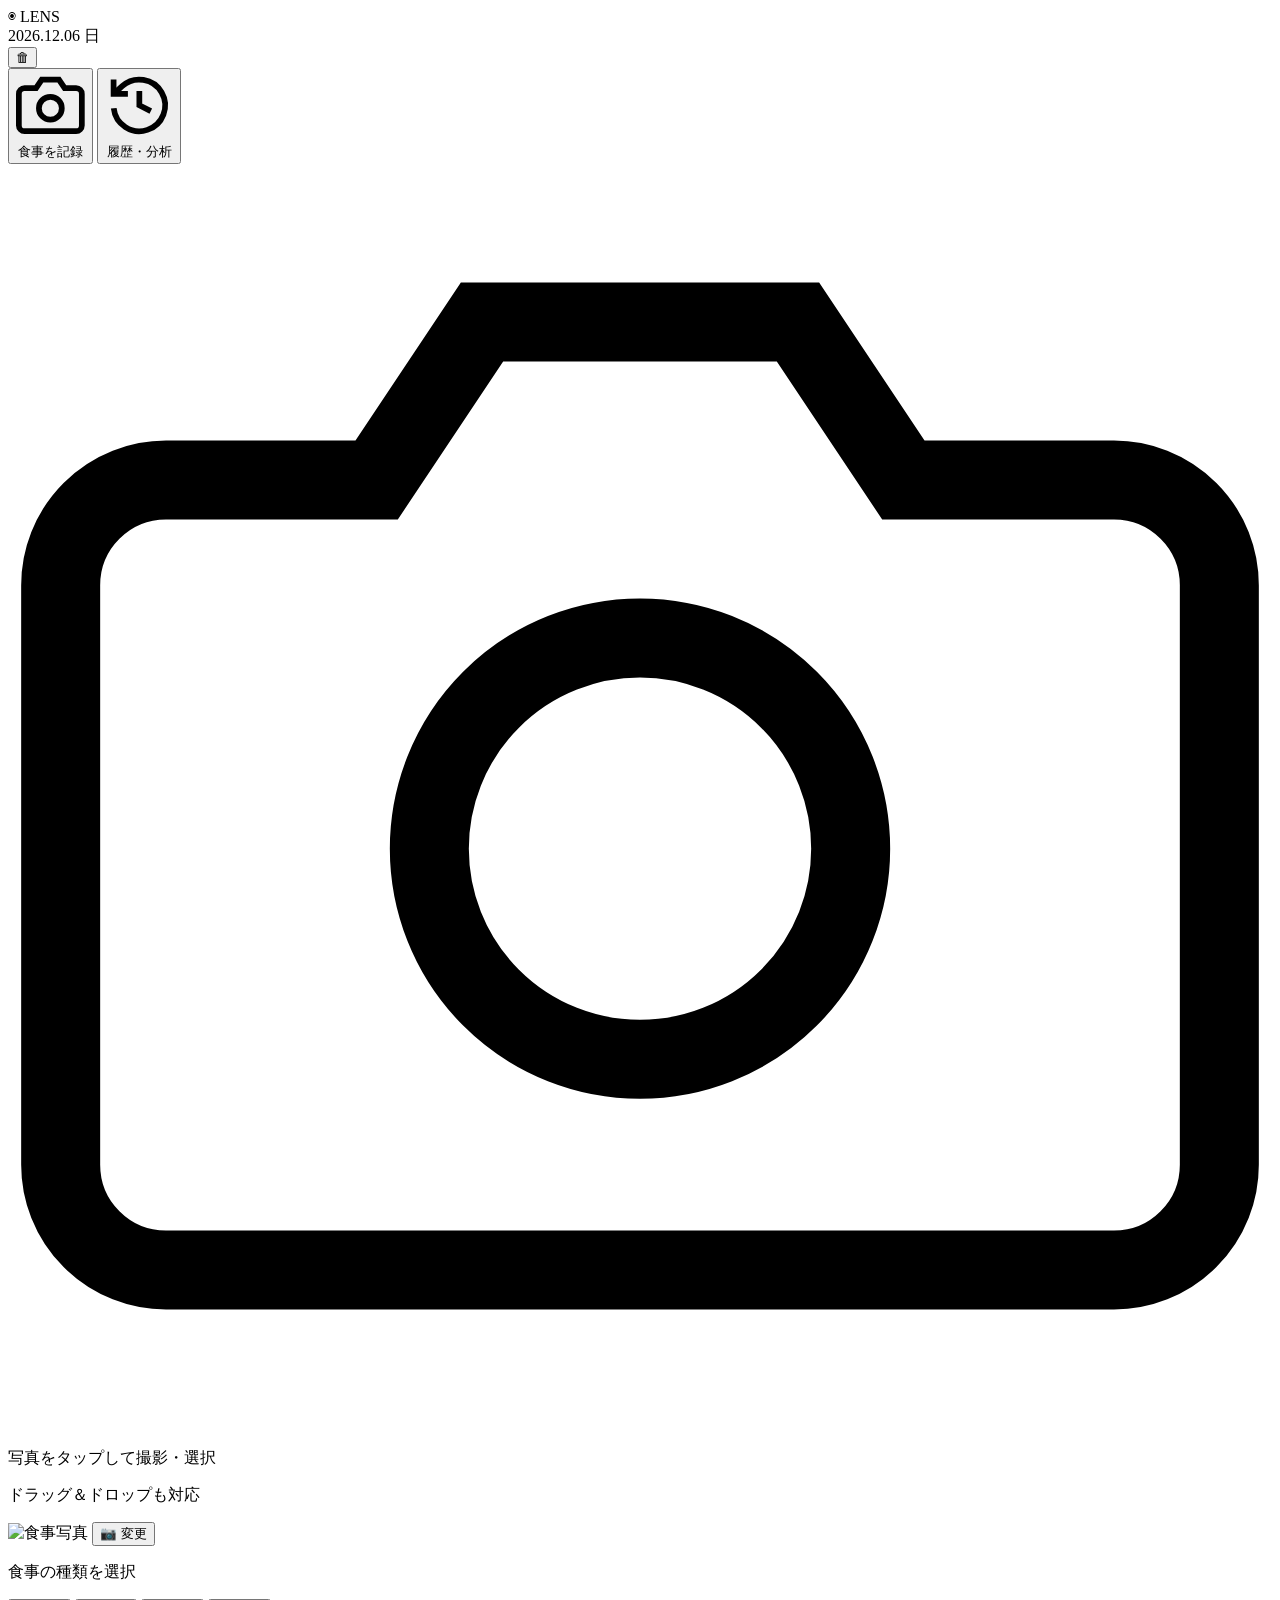
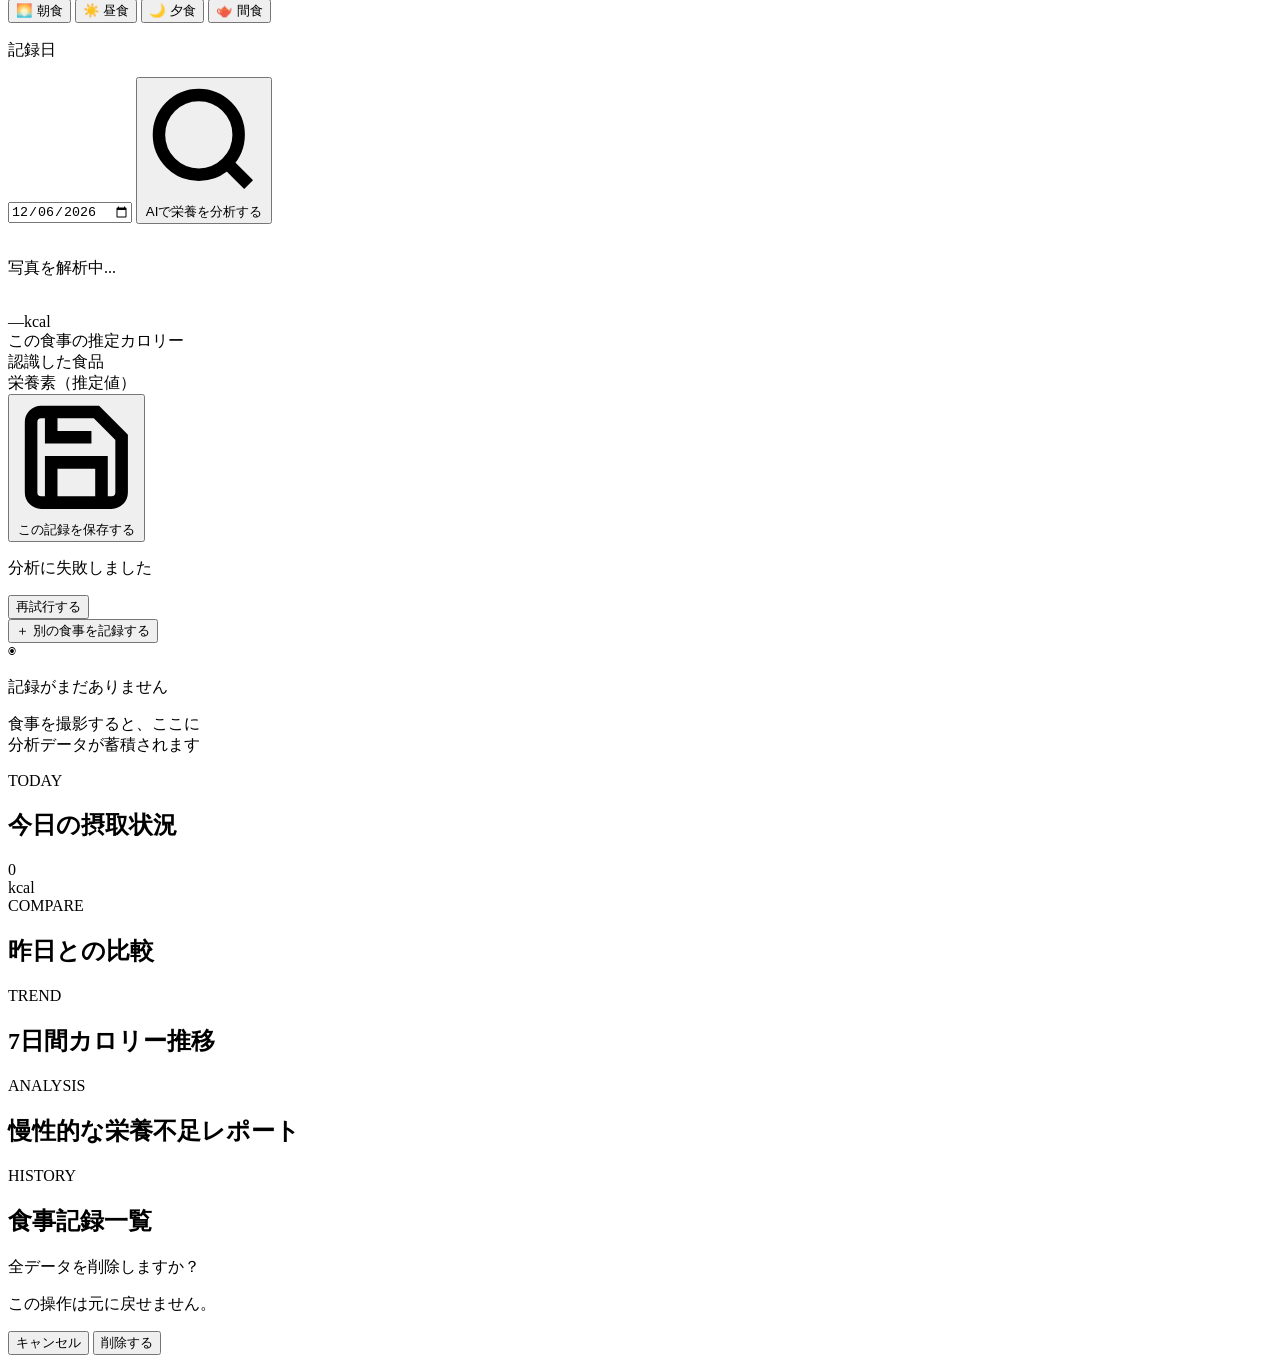
==== index.html @ 3cfd4368 "Add files via upload" ====
<!DOCTYPE html>
<html lang="ja">
<head>
  <meta charset="UTF-8" />
  <meta name="viewport" content="width=device-width, initial-scale=1.0" />
  <title>LENS — 食事撮影で栄養管理</title>
  <link rel="stylesheet" href="style.css" />
  <link rel="preconnect" href="https://fonts.googleapis.com">
  <link href="https://fonts.googleapis.com/css2?family=Outfit:wght@300;400;600;700;800&family=Noto+Sans+JP:wght@300;400;500;700&display=swap" rel="stylesheet">
</head>
<body>

  <!-- HEADER -->
  <header class="app-header">
    <div class="hd-left">
      <span class="logo-lens">◉</span>
      <span class="logo-name">LENS</span>
    </div>
    <div class="hd-center" id="hd-date"></div>
    <div class="hd-right">
      <button class="hd-icon-btn" id="btn-clear-all" title="全データ削除">🗑</button>
    </div>
  </header>

  <!-- TAB NAV -->
  <nav class="tab-nav">
    <button class="tnav active" data-tab="record">
      <svg viewBox="0 0 24 24" fill="none" stroke="currentColor" stroke-width="2"><path d="M23 19a2 2 0 0 1-2 2H3a2 2 0 0 1-2-2V8a2 2 0 0 1 2-2h4l2-3h6l2 3h4a2 2 0 0 1 2 2z"/><circle cx="12" cy="13" r="4"/></svg>
      <span>食事を記録</span>
    </button>
    <button class="tnav" data-tab="history">
      <svg viewBox="0 0 24 24" fill="none" stroke="currentColor" stroke-width="2"><path d="M3 3v5h5"/><path d="M3.05 13A9 9 0 1 0 6 5.3L3 8"/><path d="M12 7v5l4 2"/></svg>
      <span>履歴・分析</span>
      <span class="tnav-badge" id="badge-count"></span>
    </button>
  </nav>

  <!-- ========== TAB: RECORD ========== -->
  <div class="tab-panel active" id="tab-record">

    <section class="upload-section">
      <input type="file" id="file-input" accept="image/*" capture="environment" hidden />

      <!-- Drop Zone -->
      <div class="upload-zone" id="upload-zone">
        <div class="uz-rings">
          <div class="uz-ring r1"></div>
          <div class="uz-ring r2"></div>
        </div>
        <div class="uz-core">
          <svg class="uz-cam" viewBox="0 0 24 24" fill="none" stroke="currentColor" stroke-width="1.5">
            <path d="M23 19a2 2 0 0 1-2 2H3a2 2 0 0 1-2-2V8a2 2 0 0 1 2-2h4l2-3h6l2 3h4a2 2 0 0 1 2 2z"/>
            <circle cx="12" cy="13" r="4"/>
          </svg>
          <p class="uz-main">写真をタップして撮影・選択</p>
          <p class="uz-sub">ドラッグ＆ドロップも対応</p>
        </div>
      </div>

      <!-- Preview after image selected -->
      <div class="preview-block hidden" id="preview-block">
        <div class="pv-img-wrap">
          <img id="preview-img" src="" alt="食事写真" />
          <button class="pv-change-btn" id="preview-change">📷 変更</button>
        </div>
        <div class="pv-controls">
          <p class="ctrl-label">食事の種類を選択</p>
          <div class="meal-pills" id="meal-pills">
            <button class="mpill active" data-meal="breakfast">🌅 朝食</button>
            <button class="mpill" data-meal="lunch">☀️ 昼食</button>
            <button class="mpill" data-meal="dinner">🌙 夕食</button>
            <button class="mpill" data-meal="snack">🫖 間食</button>
          </div>
          <p class="ctrl-label" style="margin-top:1.1rem">記録日</p>
          <input type="date" id="record-date" class="date-input" />
          <button class="btn-analyze" id="btn-analyze">
            <svg viewBox="0 0 24 24" fill="none" stroke="currentColor" stroke-width="2.5"><circle cx="11" cy="11" r="8"/><line x1="21" y1="21" x2="16.65" y2="16.65"/></svg>
            AIで栄養を分析する
          </button>
        </div>
      </div>
    </section>

    <!-- Result Section -->
    <section class="result-section hidden" id="result-section">

      <!-- Loading -->
      <div class="ai-loading" id="ai-loading">
        <div class="scan-wrap">
          <img id="scan-img" src="" alt="" class="scan-photo" />
          <div class="scan-overlay">
            <div class="scan-line"></div>
            <div class="scan-corners">
              <span class="sc sc-tl"></span><span class="sc sc-tr"></span>
              <span class="sc sc-bl"></span><span class="sc sc-br"></span>
            </div>
          </div>
        </div>
        <p class="scan-label" id="scan-label">写真を解析中...</p>
        <div class="scan-dots"><span></span><span></span><span></span></div>
      </div>

      <!-- Result Content -->
      <div class="result-content hidden" id="result-content">
        <div class="rc-photo-bar">
          <img class="rc-thumb" id="rc-thumb" src="" alt="" />
          <div class="rc-top-info">
            <div class="rc-meal-tag" id="rc-meal-tag"></div>
            <div class="rc-cal"><span id="rc-cal-num">—</span><span class="rc-cal-unit">kcal</span></div>
            <div class="rc-cal-label">この食事の推定カロリー</div>
          </div>
        </div>

        <div class="ai-bubble" id="ai-bubble"></div>

        <div class="rc-block">
          <div class="rcb-title">認識した食品</div>
          <div class="foods-wrap" id="foods-wrap"></div>
        </div>

        <div class="rc-block">
          <div class="rcb-title">栄養素（推定値）</div>
          <div class="nut-list" id="nut-list"></div>
        </div>

        <button class="btn-save" id="btn-save">
          <svg viewBox="0 0 24 24" fill="none" stroke="currentColor" stroke-width="2.5"><path d="M19 21H5a2 2 0 0 1-2-2V5a2 2 0 0 1 2-2h11l5 5v11a2 2 0 0 1-2 2z"/><polyline points="17,21 17,13 7,13 7,21"/><polyline points="7,3 7,8 15,8"/></svg>
          この記録を保存する
        </button>
      </div>

      <!-- Error -->
      <div class="ai-error hidden" id="ai-error">
        <p class="ae-msg" id="ae-msg">分析に失敗しました</p>
        <button class="btn-retry" id="btn-retry">再試行する</button>
      </div>
    </section>

    <div class="new-entry-wrap hidden" id="new-entry-wrap">
      <button class="btn-new" id="btn-new">＋ 別の食事を記録する</button>
    </div>
  </div>

  <!-- ========== TAB: HISTORY ========== -->
  <div class="tab-panel" id="tab-history">

    <div class="history-empty hidden" id="history-empty">
      <div class="he-icon">◉</div>
      <p class="he-title">記録がまだありません</p>
      <p class="he-sub">食事を撮影すると、ここに<br>分析データが蓄積されます</p>
    </div>

    <div id="history-main" class="hidden">

      <!-- Today -->
      <section class="hs">
        <div class="hs-hd"><span class="hs-tag">TODAY</span><h2 class="hs-ttl">今日の摂取状況</h2></div>
        <div class="today-cal-card" id="today-cal-card">
          <div class="tcc-left">
            <div class="tcc-num" id="tcc-num">0</div>
            <div class="tcc-unit">kcal</div>
          </div>
          <div class="tcc-right">
            <div class="tcc-target" id="tcc-target"></div>
            <div class="tcc-meals" id="tcc-meals"></div>
          </div>
        </div>
        <div class="today-nut-grid" id="today-nut-grid"></div>
      </section>

      <!-- Compare -->
      <section class="hs" id="hs-compare">
        <div class="hs-hd"><span class="hs-tag">COMPARE</span><h2 class="hs-ttl">昨日との比較</h2></div>
        <div class="compare-list" id="compare-list"></div>
      </section>

      <!-- 7-Day Trend -->
      <section class="hs">
        <div class="hs-hd"><span class="hs-tag">TREND</span><h2 class="hs-ttl">7日間カロリー推移</h2></div>
        <div class="trend-wrap" id="trend-wrap">
          <div class="trend-bar-area" id="trend-bar-area"></div>
          <div class="trend-label-row" id="trend-label-row"></div>
        </div>
      </section>

      <!-- Deficit Analysis -->
      <section class="hs">
        <div class="hs-hd"><span class="hs-tag">ANALYSIS</span><h2 class="hs-ttl">慢性的な栄養不足レポート</h2></div>
        <div id="deficit-wrap"></div>
      </section>

      <!-- Meal History List -->
      <section class="hs">
        <div class="hs-hd"><span class="hs-tag">HISTORY</span><h2 class="hs-ttl">食事記録一覧</h2></div>
        <div class="meals-grid" id="meals-grid"></div>
      </section>

    </div>
  </div>

  <!-- Toast -->
  <div class="toast" id="toast"></div>

  <!-- Modal -->
  <div class="modal-overlay hidden" id="modal-overlay">
    <div class="modal-box">
      <p class="modal-title">全データを削除しますか？</p>
      <p class="modal-sub">この操作は元に戻せません。</p>
      <div class="modal-btns">
        <button class="mbtn-cancel" id="modal-cancel">キャンセル</button>
        <button class="mbtn-del" id="modal-confirm">削除する</button>
      </div>
    </div>
  </div>

  <script src="script.js"></script>
</body>
</html>
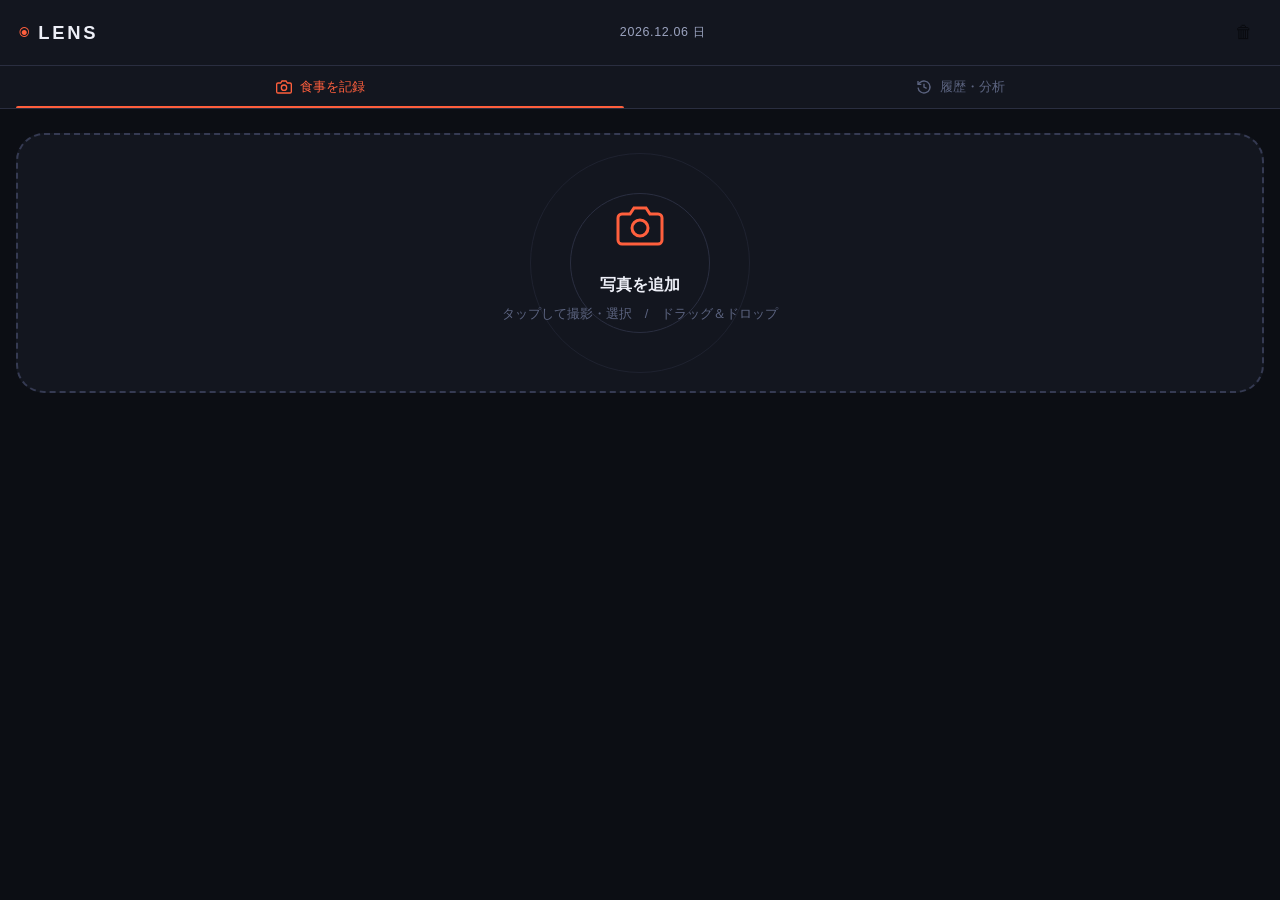
==== commit 353af53f: "Add files via upload" ====
--- a/index.html
+++ b/index.html
@@ -39,9 +39,8 @@
   <div class="tab-panel active" id="tab-record">
 
     <section class="upload-section">
-      <input type="file" id="file-input" accept="image/*" capture="environment" hidden />
-
-      <!-- Drop Zone -->
+      <input type="file" id="file-input" accept="image/*" hidden />
+
       <div class="upload-zone" id="upload-zone">
         <div class="uz-rings">
           <div class="uz-ring r1"></div>
@@ -52,8 +51,8 @@
             <path d="M23 19a2 2 0 0 1-2 2H3a2 2 0 0 1-2-2V8a2 2 0 0 1 2-2h4l2-3h6l2 3h4a2 2 0 0 1 2 2z"/>
             <circle cx="12" cy="13" r="4"/>
           </svg>
-          <p class="uz-main">写真をタップして撮影・選択</p>
-          <p class="uz-sub">ドラッグ＆ドロップも対応</p>
+          <p class="uz-main">写真を追加</p>
+          <p class="uz-sub">タップして撮影・選択　/　ドラッグ＆ドロップ</p>
         </div>
       </div>
 
@@ -61,7 +60,7 @@
       <div class="preview-block hidden" id="preview-block">
         <div class="pv-img-wrap">
           <img id="preview-img" src="" alt="食事写真" />
-          <button class="pv-change-btn" id="preview-change">📷 変更</button>
+          <button class="pv-change-btn" id="preview-change">📷 写真を変更</button>
         </div>
         <div class="pv-controls">
           <p class="ctrl-label">食事の種類を選択</p>
--- a/style.css
+++ b/style.css
@@ -0,0 +1,843 @@
+/* ============================================
+   LENS — style.css
+   Dark Charcoal × Coral Orange × Teal
+   ============================================ */
+:root {
+  --bg:          #0C0E14;
+  --surface:     #13161F;
+  --card:        #1A1D28;
+  --card2:       #1F2335;
+  --border:      #2A2E40;
+  --border2:     #353A52;
+
+  --coral:       #FF5F3D;
+  --coral-d:     #E04A2A;
+  --coral-pale:  rgba(255,95,61,0.12);
+  --coral-glow:  rgba(255,95,61,0.25);
+
+  --teal:        #2EC4B6;
+  --teal-pale:   rgba(46,196,182,0.12);
+
+  --amber:       #FFB347;
+  --amber-pale:  rgba(255,179,71,0.12);
+
+  --text:        #EEF0F8;
+  --text-mid:    #9BA3BF;
+  --text-dim:    #5C6480;
+
+  --ok:    #2EC4B6;
+  --warn:  #FFB347;
+  --low:   #FF5F3D;
+  --ok-p:  rgba(46,196,182,0.15);
+  --warn-p:rgba(255,179,71,0.15);
+  --low-p: rgba(255,95,61,0.15);
+
+  --r:    12px;
+  --r-lg: 20px;
+  --r-xl: 28px;
+
+  --sans:  'Noto Sans JP', sans-serif;
+  --num:   'Outfit', sans-serif;
+
+  --sh: 0 4px 24px rgba(0,0,0,0.35);
+  --sh-lg: 0 8px 48px rgba(0,0,0,0.5);
+
+  --spring: 0.28s cubic-bezier(0.34,1.56,0.64,1);
+  --ease: 0.2s ease;
+}
+
+*, *::before, *::after { box-sizing: border-box; margin:0; padding:0; }
+html { font-size:16px; scroll-behavior:smooth; }
+body { font-family:var(--sans); background:var(--bg); color:var(--text); min-height:100vh; line-height:1.6; overscroll-behavior:none; }
+button { cursor:pointer; font-family:var(--sans); }
+input  { font-family:var(--sans); }
+img    { display:block; }
+
+/* ── HEADER ─────────────────────────────── */
+.app-header {
+  display: flex;
+  align-items: center;
+  justify-content: space-between;
+  padding: 1rem 1.2rem;
+  background: var(--surface);
+  border-bottom: 1px solid var(--border);
+  position: sticky; top: 0; z-index: 50;
+}
+.hd-left { display:flex; align-items:center; gap:0.5rem; }
+.logo-lens {
+  font-family: var(--num);
+  font-size: 1.3rem;
+  color: var(--coral);
+  animation: pulseRing 3s ease-in-out infinite;
+}
+@keyframes pulseRing {
+  0%,100%{ text-shadow: 0 0 0 var(--coral); }
+  50%    { text-shadow: 0 0 14px var(--coral-glow); }
+}
+.logo-name { font-family:var(--num); font-weight:800; font-size:1.15rem; letter-spacing:0.15em; color:var(--text); }
+.hd-center { font-family:var(--num); font-size:0.78rem; color:var(--text-mid); letter-spacing:0.05em; }
+.hd-icon-btn { background:none; border:none; font-size:1.1rem; opacity:0.5; transition:opacity var(--ease); padding:4px 8px; }
+.hd-icon-btn:hover { opacity:1; }
+
+/* ── TAB NAV ────────────────────────────── */
+.tab-nav {
+  display: grid;
+  grid-template-columns: 1fr 1fr;
+  background: var(--surface);
+  border-bottom: 1px solid var(--border);
+  position: sticky; top: 53px; z-index: 49;
+}
+.tnav {
+  display: flex;
+  align-items: center;
+  justify-content: center;
+  gap: 0.5rem;
+  padding: 0.75rem 1rem;
+  background: none;
+  border: none;
+  color: var(--text-dim);
+  font-size: 0.84rem;
+  font-weight: 500;
+  transition: color var(--ease);
+  position: relative;
+}
+.tnav svg { width:16px; height:16px; flex-shrink:0; }
+.tnav.active { color: var(--coral); }
+.tnav.active::after {
+  content: '';
+  position: absolute;
+  bottom: 0; left: 16px; right: 16px;
+  height: 2px;
+  background: var(--coral);
+  border-radius: 2px 2px 0 0;
+  animation: slideIn 0.25s ease;
+}
+@keyframes slideIn { from{ transform:scaleX(0); } to{ transform:scaleX(1); } }
+.tnav-badge {
+  background: var(--coral);
+  color: #fff;
+  font-family: var(--num);
+  font-size: 0.62rem;
+  font-weight: 700;
+  min-width: 18px; height: 18px;
+  border-radius: 999px;
+  display: flex; align-items: center; justify-content: center;
+  padding: 0 5px;
+  display: none;
+}
+
+/* ── TAB PANEL ──────────────────────────── */
+.tab-panel { display:none; animation: fadeIn 0.25s ease; }
+.tab-panel.active { display:block; }
+@keyframes fadeIn { from{opacity:0; transform:translateY(6px)} to{opacity:1;transform:translateY(0)} }
+
+/* ── UPLOAD ZONE ─────────────────────────── */
+.upload-section { padding: 1.5rem 1rem; }
+
+.upload-zone {
+  border: 2px dashed var(--border2);
+  border-radius: var(--r-xl);
+  min-height: 260px;
+  display: flex;
+  align-items: center;
+  justify-content: center;
+  position: relative;
+  cursor: pointer;
+  overflow: hidden;
+  transition: border-color 0.25s, background 0.25s;
+  background: var(--surface);
+}
+.upload-zone:hover, .upload-zone.drag-over {
+  border-color: var(--coral);
+  background: var(--coral-pale);
+}
+.uz-rings {
+  position: absolute;
+  inset: 0;
+  display: flex;
+  align-items: center;
+  justify-content: center;
+  pointer-events: none;
+}
+.uz-ring {
+  position: absolute;
+  border-radius: 50%;
+  border: 1px solid var(--border);
+}
+.r1 { width:140px; height:140px; }
+.r2 { width:220px; height:220px; opacity:0.5; }
+.upload-zone:hover .r1, .upload-zone.drag-over .r1 { border-color: var(--coral-glow); animation: ringPulse 1.5s ease-in-out infinite; }
+.upload-zone:hover .r2, .upload-zone.drag-over .r2 { border-color: var(--coral-glow); animation: ringPulse 1.5s ease-in-out 0.3s infinite; }
+@keyframes ringPulse { 0%,100%{transform:scale(1); opacity:0.5} 50%{transform:scale(1.06); opacity:1} }
+
+.uz-core { position:relative; z-index:1; text-align:center; }
+.uz-cam { width:48px; height:48px; color:var(--coral); margin:0 auto 1rem; }
+.upload-zone:hover .uz-cam { animation: camBounce 0.5s var(--spring); }
+@keyframes camBounce { 0%{transform:scale(1)} 50%{transform:scale(1.15)} 100%{transform:scale(1)} }
+.uz-main { font-size:0.97rem; font-weight:600; color:var(--text); margin-bottom:0.4rem; }
+.uz-sub  { font-size:0.8rem; color:var(--text-dim); }
+
+/* ── PREVIEW ─────────────────────────────── */
+.preview-block {
+  background: var(--surface);
+  border-radius: var(--r-xl);
+  overflow: hidden;
+  border: 1px solid var(--border);
+  box-shadow: var(--sh);
+}
+.pv-img-wrap {
+  position: relative;
+  background: #000;
+  max-height: 280px;
+  overflow: hidden;
+}
+.pv-img-wrap img {
+  width: 100%;
+  max-height: 280px;
+  object-fit: cover;
+}
+.pv-change-btn {
+  position: absolute; bottom:10px; right:10px;
+  background: rgba(0,0,0,0.72);
+  color: var(--text);
+  border: 1px solid rgba(255,255,255,0.15);
+  border-radius: 999px;
+  padding: 0.38rem 0.9rem;
+  font-size: 0.78rem;
+  font-weight: 600;
+  backdrop-filter: blur(8px);
+  transition: background var(--ease);
+}
+.pv-change-btn:hover { background: rgba(255,95,61,0.8); border-color: transparent; }
+
+.pv-controls { padding: 1.3rem; }
+.ctrl-label { font-size:0.73rem; font-weight:700; color:var(--text-mid); letter-spacing:0.08em; text-transform:uppercase; margin-bottom:0.6rem; }
+
+.meal-pills { display:flex; gap:0.5rem; flex-wrap:wrap; }
+.mpill {
+  background: var(--card);
+  border: 1.5px solid var(--border);
+  border-radius: 999px;
+  padding: 0.4rem 0.95rem;
+  font-size: 0.82rem;
+  font-weight: 500;
+  color: var(--text-mid);
+  transition: all var(--spring);
+}
+.mpill:hover  { border-color: var(--coral); color: var(--text); }
+.mpill.active { background: var(--coral); border-color: var(--coral); color: #fff; font-weight: 700; }
+
+.date-input {
+  width: 100%;
+  background: var(--card);
+  border: 1.5px solid var(--border);
+  border-radius: var(--r);
+  padding: 0.65rem 0.9rem;
+  font-size: 0.88rem;
+  color: var(--text);
+  outline: none;
+  margin-bottom: 1.2rem;
+  transition: border-color var(--ease);
+  color-scheme: dark;
+}
+.date-input:focus { border-color: var(--coral); }
+
+.btn-analyze {
+  width: 100%;
+  background: linear-gradient(135deg, var(--coral) 0%, #FF8C6D 100%);
+  color: #fff;
+  border: none;
+  border-radius: var(--r);
+  padding: 0.95rem 1rem;
+  font-size: 0.95rem;
+  font-weight: 700;
+  display: flex;
+  align-items: center;
+  justify-content: center;
+  gap: 0.6rem;
+  transition: all 0.3s;
+  box-shadow: 0 4px 20px var(--coral-glow);
+}
+.btn-analyze svg { width:18px; height:18px; }
+.btn-analyze:hover { transform: translateY(-2px); box-shadow: 0 8px 28px var(--coral-glow); }
+.btn-analyze:active { transform: translateY(0); }
+
+/* ── AI LOADING ──────────────────────────── */
+.result-section { padding: 1rem; }
+
+.ai-loading {
+  display: flex;
+  flex-direction: column;
+  align-items: center;
+  gap: 1.2rem;
+  padding: 1rem 0 2rem;
+}
+.scan-wrap {
+  width: min(90%, 340px);
+  aspect-ratio: 4/3;
+  position: relative;
+  border-radius: var(--r-lg);
+  overflow: hidden;
+  box-shadow: 0 0 0 2px var(--coral), var(--sh);
+}
+.scan-photo { width:100%; height:100%; object-fit:cover; }
+.scan-overlay {
+  position: absolute; inset: 0;
+  background: rgba(12,14,20,0.25);
+}
+.scan-line {
+  position: absolute;
+  left: 0; right: 0;
+  height: 2px;
+  background: linear-gradient(90deg, transparent, var(--coral), var(--coral), transparent);
+  box-shadow: 0 0 12px var(--coral);
+  animation: scanMove 1.8s ease-in-out infinite;
+}
+@keyframes scanMove {
+  0%   { top: 5%; }
+  50%  { top: 95%; }
+  100% { top: 5%; }
+}
+.sc { position:absolute; width:16px; height:16px; border-color:var(--coral); border-style:solid; }
+.sc-tl { top:8px; left:8px;  border-width:2px 0 0 2px; }
+.sc-tr { top:8px; right:8px; border-width:2px 2px 0 0; }
+.sc-bl { bottom:8px; left:8px;  border-width:0 0 2px 2px; }
+.sc-br { bottom:8px; right:8px; border-width:0 2px 2px 0; }
+
+.scan-label {
+  font-family: var(--num);
+  font-size: 0.9rem;
+  color: var(--text-mid);
+  letter-spacing: 0.04em;
+}
+.scan-dots { display:flex; gap:5px; }
+.scan-dots span {
+  width:7px; height:7px;
+  background: var(--coral);
+  border-radius: 50%;
+  animation: dotBounce 1.2s ease-in-out infinite;
+  opacity: 0.5;
+}
+.scan-dots span:nth-child(2) { animation-delay:0.2s; }
+.scan-dots span:nth-child(3) { animation-delay:0.4s; }
+@keyframes dotBounce { 0%,80%,100%{transform:scale(0.7);opacity:0.4} 40%{transform:scale(1);opacity:1} }
+
+/* ── RESULT CONTENT ──────────────────────── */
+.result-content {
+  display: flex;
+  flex-direction: column;
+  gap: 1rem;
+}
+
+.rc-photo-bar {
+  background: var(--surface);
+  border: 1px solid var(--border);
+  border-radius: var(--r-xl);
+  overflow: hidden;
+  display: flex;
+  align-items: stretch;
+  min-height: 110px;
+}
+.rc-thumb {
+  width: 110px;
+  object-fit: cover;
+  flex-shrink: 0;
+}
+.rc-top-info {
+  flex: 1;
+  padding: 1rem 1.1rem;
+  display: flex;
+  flex-direction: column;
+  justify-content: center;
+}
+.rc-meal-tag {
+  display: inline-block;
+  background: var(--coral-pale);
+  color: var(--coral);
+  font-size: 0.7rem;
+  font-weight: 700;
+  letter-spacing: 0.08em;
+  padding: 0.2rem 0.65rem;
+  border-radius: 999px;
+  margin-bottom: 0.4rem;
+  width: fit-content;
+}
+.rc-cal {
+  font-family: var(--num);
+  display: flex;
+  align-items: baseline;
+  gap: 0.3rem;
+}
+#rc-cal-num { font-size: 2.4rem; font-weight: 800; color: var(--coral); line-height: 1; }
+.rc-cal-unit { font-size: 0.9rem; color: var(--text-mid); font-weight: 600; }
+.rc-cal-label { font-size: 0.73rem; color: var(--text-dim); margin-top: 2px; }
+
+.ai-bubble {
+  background: var(--card);
+  border: 1px solid var(--border);
+  border-radius: var(--r-lg);
+  padding: 1rem 1.2rem;
+  font-size: 0.88rem;
+  color: var(--text-mid);
+  line-height: 1.75;
+  position: relative;
+}
+.ai-bubble::before {
+  content: '✦ AI';
+  position: absolute;
+  top: -9px; left: 14px;
+  background: var(--card);
+  color: var(--coral);
+  font-size: 0.65rem;
+  font-weight: 700;
+  padding: 0 6px;
+  letter-spacing: 0.08em;
+}
+
+.rc-block {
+  background: var(--surface);
+  border: 1px solid var(--border);
+  border-radius: var(--r-lg);
+  padding: 1.1rem 1.2rem;
+}
+.rcb-title {
+  font-size: 0.7rem;
+  font-weight: 700;
+  letter-spacing: 0.1em;
+  color: var(--text-dim);
+  text-transform: uppercase;
+  margin-bottom: 0.8rem;
+}
+
+.foods-wrap { display:flex; flex-wrap:wrap; gap:0.4rem; }
+.food-tag {
+  background: var(--card2);
+  border: 1px solid var(--border);
+  border-radius: 999px;
+  font-size: 0.8rem;
+  padding: 0.28rem 0.75rem;
+  color: var(--text);
+}
+
+.nut-list { display:flex; flex-direction:column; gap:0.6rem; }
+.nut-row {
+  display: grid;
+  grid-template-columns: 30px 1fr 70px;
+  align-items: center;
+  gap: 0.6rem;
+}
+.nut-ico { font-size:1.1rem; text-align:center; }
+.nut-bar-wrap { position:relative; }
+.nut-bar-label { font-size:0.76rem; font-weight:600; color:var(--text); margin-bottom:4px; }
+.nut-track { background:var(--card2); border-radius:999px; height:6px; overflow:hidden; }
+.nut-fill { height:100%; border-radius:999px; transition: width 1s cubic-bezier(0.34,1.1,0.64,1); }
+.nf-ok   { background: linear-gradient(90deg, var(--teal), #5FDED6); }
+.nf-low  { background: linear-gradient(90deg, var(--coral), #FF8C6D); }
+.nf-warn { background: linear-gradient(90deg, var(--amber), #FFD080); }
+.nut-val { font-family:var(--num); font-size:0.82rem; font-weight:700; color:var(--text); text-align:right; }
+.nut-val small { font-weight:400; color:var(--text-dim); font-size:0.68rem; }
+
+.btn-save {
+  width: 100%;
+  background: var(--teal);
+  color: var(--bg);
+  border: none;
+  border-radius: var(--r);
+  padding: 0.95rem;
+  font-size: 0.95rem;
+  font-weight: 700;
+  display: flex;
+  align-items: center;
+  justify-content: center;
+  gap: 0.6rem;
+  transition: all var(--spring);
+  box-shadow: 0 4px 20px rgba(46,196,182,0.3);
+}
+.btn-save svg { width:17px; height:17px; }
+.btn-save:hover { transform:translateY(-2px); box-shadow:0 8px 28px rgba(46,196,182,0.4); }
+
+.ai-error { text-align:center; padding:2rem; }
+.ae-msg { color:var(--coral); margin-bottom:1rem; font-size:0.9rem; }
+.btn-retry {
+  background: var(--card);
+  border: 1.5px solid var(--border2);
+  border-radius: var(--r);
+  padding: 0.65rem 1.5rem;
+  color: var(--text);
+  font-size: 0.88rem;
+  font-weight: 600;
+  transition: all var(--ease);
+}
+.btn-retry:hover { border-color:var(--coral); color:var(--coral); }
+
+.new-entry-wrap { padding: 1rem; padding-top: 0; }
+.btn-new {
+  width: 100%;
+  background: none;
+  border: 1.5px dashed var(--border2);
+  border-radius: var(--r);
+  padding: 0.85rem;
+  color: var(--text-mid);
+  font-size: 0.9rem;
+  font-weight: 600;
+  transition: all var(--ease);
+}
+.btn-new:hover { border-color:var(--coral); color:var(--coral); background:var(--coral-pale); }
+
+/* ── HISTORY ─────────────────────────────── */
+.hs { padding: 1.2rem 1rem; border-bottom: 1px solid var(--border); }
+.hs:last-child { border-bottom: none; }
+.hs-hd { display:flex; align-items:baseline; gap:0.7rem; margin-bottom:1.1rem; }
+.hs-tag {
+  font-family: var(--num);
+  font-size: 0.65rem;
+  font-weight: 700;
+  letter-spacing: 0.14em;
+  color: var(--coral);
+  border: 1px solid var(--coral-pale);
+  padding: 0.18rem 0.65rem;
+  border-radius: 999px;
+  background: var(--coral-pale);
+}
+.hs-ttl { font-family:var(--num); font-size:1.1rem; font-weight:700; color:var(--text); }
+
+/* Today Card */
+.today-cal-card {
+  background: linear-gradient(135deg, var(--surface) 0%, var(--card) 100%);
+  border: 1px solid var(--border);
+  border-radius: var(--r-lg);
+  padding: 1.2rem;
+  display: flex;
+  align-items: center;
+  justify-content: space-between;
+  margin-bottom: 1rem;
+  position: relative;
+  overflow: hidden;
+}
+.today-cal-card::before {
+  content: '';
+  position: absolute;
+  right: -20px; top: -20px;
+  width: 120px; height: 120px;
+  background: var(--coral-pale);
+  border-radius: 50%;
+}
+.tcc-left { position:relative; z-index:1; }
+.tcc-num {
+  font-family: var(--num);
+  font-size: 3rem;
+  font-weight: 800;
+  color: var(--coral);
+  line-height: 1;
+}
+.tcc-unit { font-family:var(--num); font-size:0.85rem; color:var(--text-mid); font-weight:600; }
+.tcc-right { text-align:right; position:relative; z-index:1; }
+.tcc-target { font-size:0.78rem; color:var(--text-dim); margin-bottom:4px; }
+.tcc-meals { font-size:0.82rem; font-weight:600; color:var(--text-mid); }
+
+.today-nut-grid {
+  display: grid;
+  grid-template-columns: repeat(3, 1fr);
+  gap: 0.55rem;
+}
+.tng-card {
+  background: var(--surface);
+  border: 1px solid var(--border);
+  border-radius: var(--r);
+  padding: 0.7rem 0.6rem;
+  text-align: center;
+  position: relative;
+  overflow: hidden;
+}
+.tng-card::after {
+  content: '';
+  position: absolute;
+  bottom: 0; left: 0; right: 0;
+  height: 2px;
+}
+.tng-ok::after   { background: var(--teal); }
+.tng-low::after  { background: var(--coral); }
+.tng-warn::after { background: var(--amber); }
+
+.tng-icon  { font-size:1.1rem; margin-bottom:2px; }
+.tng-label { font-size:0.63rem; color:var(--text-dim); font-weight:600; letter-spacing:0.04em; margin-bottom:4px; }
+.tng-val   { font-family:var(--num); font-size:0.95rem; font-weight:700; color:var(--text); }
+.tng-unit  { font-size:0.6rem; color:var(--text-dim); }
+.tng-pct   { font-family:var(--num); font-size:0.65rem; font-weight:700; margin-top:3px; }
+.tng-ok .tng-pct   { color:var(--teal); }
+.tng-low .tng-pct  { color:var(--coral); }
+.tng-warn .tng-pct { color:var(--amber); }
+
+/* Compare */
+.compare-list { display:flex; flex-direction:column; gap:0.5rem; }
+.compare-row {
+  display: grid;
+  grid-template-columns: 26px 1fr 60px 60px 50px;
+  align-items: center;
+  gap: 0.6rem;
+  background: var(--surface);
+  border: 1px solid var(--border);
+  border-radius: var(--r);
+  padding: 0.65rem 0.9rem;
+}
+.cmp-ico { font-size:1rem; }
+.cmp-name { font-size:0.8rem; font-weight:600; color:var(--text); }
+.cmp-today { font-family:var(--num); font-size:0.82rem; font-weight:700; color:var(--text); text-align:right; }
+.cmp-yest  { font-family:var(--num); font-size:0.78rem; color:var(--text-dim); text-align:right; }
+.cmp-delta {
+  font-family: var(--num);
+  font-size: 0.8rem;
+  font-weight: 700;
+  text-align: right;
+  padding: 0.15rem 0.4rem;
+  border-radius: 6px;
+}
+.delta-up   { color:var(--teal);  background:var(--teal-pale); }
+.delta-down { color:var(--coral); background:var(--coral-pale); }
+.delta-zero { color:var(--text-dim); background:var(--card2); }
+
+/* Trend */
+.trend-wrap {
+  background: var(--surface);
+  border: 1px solid var(--border);
+  border-radius: var(--r-lg);
+  padding: 1.2rem 1rem 0.8rem;
+  overflow: hidden;
+}
+.trend-bar-area {
+  display: flex;
+  align-items: flex-end;
+  gap: 6px;
+  height: 100px;
+  padding-bottom: 6px;
+  border-bottom: 1px solid var(--border);
+  margin-bottom: 0.4rem;
+}
+.t-col {
+  flex: 1;
+  display: flex;
+  flex-direction: column;
+  align-items: center;
+  justify-content: flex-end;
+  gap: 3px;
+}
+.t-bar {
+  width: 100%;
+  border-radius: 4px 4px 0 0;
+  transition: height 1s cubic-bezier(0.34,1.1,0.64,1);
+  min-height: 3px;
+  position: relative;
+}
+.t-bar.today { background: var(--coral); box-shadow: 0 0 10px var(--coral-glow); }
+.t-bar.past  { background: var(--card2); }
+.t-bar.has-data { background: var(--border2); }
+.t-val { font-family:var(--num); font-size:0.56rem; color:var(--text-dim); }
+.trend-label-row { display:flex; gap:6px; }
+.t-label { flex:1; text-align:center; font-size:0.62rem; color:var(--text-dim); }
+
+/* Deficit Analysis */
+.deficit-all-ok {
+  background: var(--teal-pale);
+  border: 1px solid rgba(46,196,182,0.25);
+  border-radius: var(--r-lg);
+  padding: 1.2rem;
+  text-align: center;
+  color: var(--teal);
+  font-weight: 600;
+  font-size: 0.92rem;
+}
+.deficit-card {
+  background: var(--surface);
+  border: 1px solid var(--border);
+  border-radius: var(--r-lg);
+  overflow: hidden;
+  margin-bottom: 0.7rem;
+}
+.dc-header {
+  display: flex;
+  align-items: center;
+  gap: 0.7rem;
+  padding: 0.9rem 1.1rem;
+  background: var(--card);
+  border-bottom: 1px solid var(--border);
+}
+.dc-sev {
+  width: 10px; height: 10px;
+  border-radius: 50%;
+  flex-shrink: 0;
+}
+.sev-high   { background: var(--coral); box-shadow: 0 0 8px var(--coral-glow); }
+.sev-medium { background: var(--amber); }
+.sev-low    { background: var(--teal); }
+.dc-nut { font-weight:700; font-size:0.92rem; }
+.dc-pct { font-family:var(--num); font-size:0.78rem; color:var(--text-mid); margin-left:auto; }
+.dc-body { padding:0.9rem 1.1rem; }
+.dc-advice { font-size:0.83rem; color:var(--text-mid); line-height:1.7; }
+.dc-foods {
+  display: flex;
+  flex-wrap: wrap;
+  gap: 0.35rem;
+  margin-top: 0.6rem;
+}
+.dc-food-tag {
+  background: var(--card2);
+  border: 1px solid var(--border);
+  border-radius: 999px;
+  font-size: 0.74rem;
+  padding: 0.2rem 0.65rem;
+  color: var(--text-mid);
+}
+
+/* Meals Grid */
+.meals-grid { display:flex; flex-direction:column; gap:0; }
+.meal-day-group { margin-bottom: 0.2rem; }
+.meal-day-label {
+  font-size: 0.7rem;
+  font-weight: 700;
+  color: var(--text-dim);
+  letter-spacing: 0.08em;
+  padding: 0.5rem 0 0.4rem;
+  text-transform: uppercase;
+  border-bottom: 1px solid var(--border);
+  margin-bottom: 0.5rem;
+}
+.meal-card {
+  display: flex;
+  align-items: center;
+  gap: 0.9rem;
+  background: var(--surface);
+  border: 1px solid var(--border);
+  border-radius: var(--r);
+  padding: 0.7rem;
+  margin-bottom: 0.5rem;
+  transition: border-color var(--ease);
+}
+.meal-card:hover { border-color: var(--border2); }
+.mc-thumb {
+  width: 56px; height: 56px;
+  border-radius: var(--r);
+  object-fit: cover;
+  flex-shrink: 0;
+  background: var(--card2);
+}
+.mc-thumb-placeholder {
+  width: 56px; height: 56px;
+  border-radius: var(--r);
+  background: var(--card2);
+  display: flex; align-items: center; justify-content: center;
+  font-size: 1.5rem;
+  flex-shrink: 0;
+}
+.mc-info { flex: 1; min-width: 0; }
+.mc-meal { font-size:0.68rem; color:var(--coral); font-weight:700; letter-spacing:0.05em; }
+.mc-foods {
+  font-size: 0.82rem;
+  color: var(--text);
+  white-space: nowrap;
+  overflow: hidden;
+  text-overflow: ellipsis;
+  margin: 2px 0;
+}
+.mc-time { font-size:0.68rem; color:var(--text-dim); }
+.mc-cal {
+  font-family: var(--num);
+  font-size: 1.1rem;
+  font-weight: 700;
+  color: var(--text);
+  flex-shrink: 0;
+}
+.mc-cal-unit { font-size:0.65rem; color:var(--text-dim); }
+.mc-del {
+  background: none;
+  border: none;
+  color: var(--text-dim);
+  font-size: 1rem;
+  padding: 4px 6px;
+  border-radius: 6px;
+  transition: all var(--ease);
+  flex-shrink: 0;
+}
+.mc-del:hover { color:var(--coral); background:var(--coral-pale); }
+
+/* History empty */
+.history-empty {
+  display: flex;
+  flex-direction: column;
+  align-items: center;
+  justify-content: center;
+  min-height: 60vh;
+  gap: 0.8rem;
+  padding: 2rem;
+  text-align: center;
+}
+.he-icon { font-size:4rem; color:var(--coral); opacity:0.3; font-family:var(--num); font-weight:800; }
+.he-title { font-family:var(--num); font-size:1.15rem; font-weight:700; color:var(--text-mid); }
+.he-sub { font-size:0.84rem; color:var(--text-dim); line-height:1.7; }
+
+/* ── TOAST ───────────────────────────────── */
+.toast {
+  position: fixed;
+  bottom: 1.5rem;
+  left: 50%;
+  transform: translateX(-50%) translateY(20px);
+  background: var(--teal);
+  color: var(--bg);
+  font-size: 0.88rem;
+  font-weight: 700;
+  padding: 0.75rem 1.6rem;
+  border-radius: 999px;
+  opacity: 0;
+  transition: all 0.35s;
+  pointer-events: none;
+  z-index: 999;
+  white-space: nowrap;
+}
+.toast.show { opacity:1; transform:translateX(-50%) translateY(0); }
+
+/* ── MODAL ───────────────────────────────── */
+.modal-overlay {
+  position: fixed; inset: 0;
+  background: rgba(0,0,0,0.7);
+  backdrop-filter: blur(4px);
+  z-index: 100;
+  display: flex;
+  align-items: center;
+  justify-content: center;
+  padding: 1rem;
+}
+.modal-box {
+  background: var(--card);
+  border: 1px solid var(--border2);
+  border-radius: var(--r-xl);
+  padding: 2rem;
+  max-width: 320px;
+  width: 100%;
+  text-align: center;
+  box-shadow: var(--sh-lg);
+}
+.modal-title { font-family:var(--num); font-size:1.05rem; font-weight:700; margin-bottom:0.4rem; }
+.modal-sub { font-size:0.82rem; color:var(--text-dim); margin-bottom:1.5rem; }
+.modal-btns { display:flex; gap:0.75rem; }
+.mbtn-cancel, .mbtn-del {
+  flex:1;
+  padding: 0.75rem;
+  border-radius: var(--r);
+  font-size: 0.88rem;
+  font-weight: 700;
+  border: none;
+  transition: all var(--ease);
+}
+.mbtn-cancel { background:var(--card2); color:var(--text-mid); border:1.5px solid var(--border); }
+.mbtn-cancel:hover { border-color:var(--border2); color:var(--text); }
+.mbtn-del { background:var(--coral); color:#fff; }
+.mbtn-del:hover { background:var(--coral-d); }
+
+/* ── HIDDEN ──────────────────────────────── */
+.hidden { display:none !important; }
+
+/* ── RESPONSIVE ──────────────────────────── */
+@media (max-width: 420px) {
+  .today-nut-grid { grid-template-columns: repeat(3, 1fr); }
+  .compare-row { grid-template-columns: 24px 1fr 52px 52px 44px; gap:0.4rem; padding:0.55rem 0.7rem; }
+  .tcc-num { font-size:2.4rem; }
+}
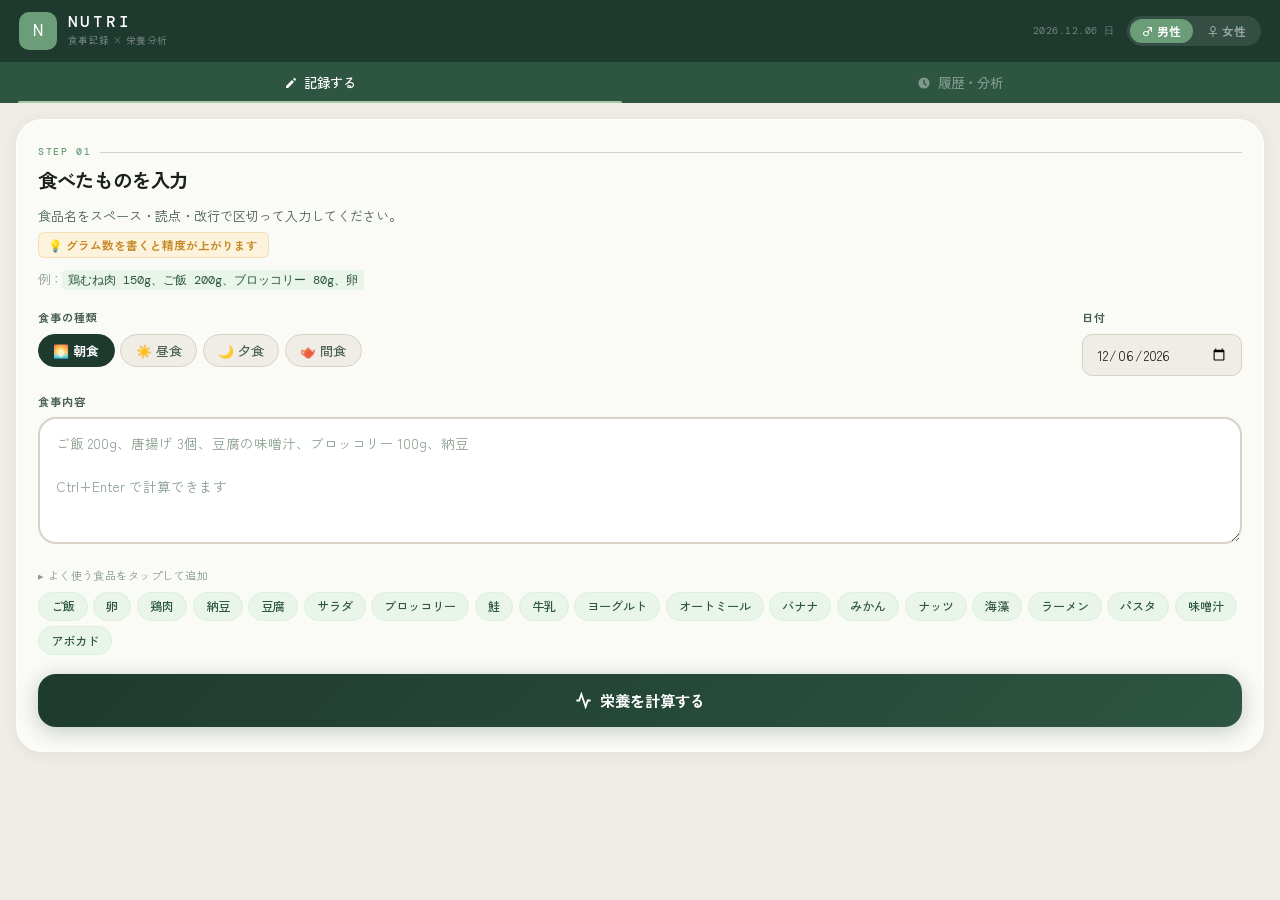
==== commit 89b226d9: "Add files via upload" ====
--- a/index.html
+++ b/index.html
@@ -1,217 +1,262 @@
 <!DOCTYPE html>
 <html lang="ja">
 <head>
-  <meta charset="UTF-8" />
-  <meta name="viewport" content="width=device-width, initial-scale=1.0" />
-  <title>LENS — 食事撮影で栄養管理</title>
-  <link rel="stylesheet" href="style.css" />
+  <meta charset="UTF-8"/>
+  <meta name="viewport" content="width=device-width, initial-scale=1.0"/>
+  <title>NUTRI — 食事記録・栄養分析</title>
+  <link rel="stylesheet" href="style.css"/>
   <link rel="preconnect" href="https://fonts.googleapis.com">
-  <link href="https://fonts.googleapis.com/css2?family=Outfit:wght@300;400;600;700;800&family=Noto+Sans+JP:wght@300;400;500;700&display=swap" rel="stylesheet">
+  <link href="https://fonts.googleapis.com/css2?family=DM+Mono:wght@400;500&family=Zen+Kaku+Gothic+New:wght@300;400;500;700;900&display=swap" rel="stylesheet">
 </head>
 <body>
 
-  <!-- HEADER -->
-  <header class="app-header">
-    <div class="hd-left">
-      <span class="logo-lens">◉</span>
-      <span class="logo-name">LENS</span>
-    </div>
-    <div class="hd-center" id="hd-date"></div>
-    <div class="hd-right">
-      <button class="hd-icon-btn" id="btn-clear-all" title="全データ削除">🗑</button>
-    </div>
-  </header>
-
-  <!-- TAB NAV -->
-  <nav class="tab-nav">
-    <button class="tnav active" data-tab="record">
-      <svg viewBox="0 0 24 24" fill="none" stroke="currentColor" stroke-width="2"><path d="M23 19a2 2 0 0 1-2 2H3a2 2 0 0 1-2-2V8a2 2 0 0 1 2-2h4l2-3h6l2 3h4a2 2 0 0 1 2 2z"/><circle cx="12" cy="13" r="4"/></svg>
-      <span>食事を記録</span>
+<!-- ═══════════════════ HEADER ═══════════════════ -->
+<header class="hdr">
+  <div class="hdr-l">
+    <div class="hdr-mark">N</div>
+    <div>
+      <div class="hdr-name">NUTRI</div>
+      <div class="hdr-sub">食事記録 × 栄養分析</div>
+    </div>
+  </div>
+  <div class="hdr-r">
+    <span class="hdr-date" id="hdr-date"></span>
+    <div class="gender-toggle" id="gender-toggle">
+      <button class="gt active" data-g="male">♂ 男性</button>
+      <button class="gt" data-g="female">♀ 女性</button>
+    </div>
+  </div>
+</header>
+
+<!-- ═══════════════════ TABS ═══════════════════ -->
+<nav class="tabs">
+  <button class="tab active" data-tab="record">
+    <svg viewBox="0 0 20 20" fill="currentColor"><path d="M13.586 3.586a2 2 0 1 1 2.828 2.828l-.793.793-2.828-2.828.793-.793zM11.379 5.793L3 14.172V17h2.828l8.38-8.379-2.83-2.828z"/></svg>
+    記録する
+  </button>
+  <button class="tab" data-tab="history">
+    <svg viewBox="0 0 20 20" fill="currentColor"><path fill-rule="evenodd" d="M10 18a8 8 0 1 0 0-16 8 8 0 0 0 0 16zm1-12a1 1 0 1 0-2 0v4a1 1 0 0 0 .293.707l2.828 2.829a1 1 0 1 0 1.415-1.415L11 9.586V6z" clip-rule="evenodd"/></svg>
+    履歴・分析
+    <span class="tab-badge" id="tab-badge"></span>
+  </button>
+</nav>
+
+<!-- ═══════════════════ RECORD PANEL ═══════════════════ -->
+<div class="panel active" id="tab-record">
+
+  <!-- INPUT CARD -->
+  <section class="card" id="card-input">
+    <div class="card-step">STEP 01</div>
+    <h2 class="card-title">食べたものを入力</h2>
+    <p class="card-desc">
+      食品名をスペース・読点・改行で区切って入力してください。<br>
+      <span class="tip-badge">💡 グラム数を書くと精度が上がります</span><br>
+      <span class="eg-row"><span class="eg-k">例：</span><span class="eg-v">鶏むね肉 150g、ご飯 200g、ブロッコリー 80g、卵</span></span>
+    </p>
+
+    <div class="fl-row">
+      <div class="fl-col">
+        <div class="field-label">食事の種類</div>
+        <div class="meal-tabs" id="meal-tabs">
+          <button class="mt active" data-meal="breakfast">🌅 朝食</button>
+          <button class="mt" data-meal="lunch">☀️ 昼食</button>
+          <button class="mt" data-meal="dinner">🌙 夕食</button>
+          <button class="mt" data-meal="snack">🫖 間食</button>
+        </div>
+      </div>
+      <div class="fl-col fl-date">
+        <div class="field-label">日付</div>
+        <input type="date" id="rec-date" class="date-inp"/>
+      </div>
+    </div>
+
+    <div class="field-label" style="margin-top:1rem">食事内容</div>
+    <textarea id="food-text" class="food-textarea"
+      placeholder="ご飯 200g、唐揚げ 3個、豆腐の味噌汁、ブロッコリー 100g、納豆&#10;&#10;Ctrl+Enter で計算できます" rows="4"></textarea>
+
+    <div class="quick-label">▸ よく使う食品をタップして追加</div>
+    <div class="quick-grid" id="quick-grid"></div>
+
+    <button class="btn-calc" id="btn-calc">
+      <svg viewBox="0 0 24 24" fill="none" stroke="currentColor" stroke-width="2.5"><polyline points="22 12 18 12 15 21 9 3 6 12 2 12"/></svg>
+      栄養を計算する
     </button>
-    <button class="tnav" data-tab="history">
-      <svg viewBox="0 0 24 24" fill="none" stroke="currentColor" stroke-width="2"><path d="M3 3v5h5"/><path d="M3.05 13A9 9 0 1 0 6 5.3L3 8"/><path d="M12 7v5l4 2"/></svg>
-      <span>履歴・分析</span>
-      <span class="tnav-badge" id="badge-count"></span>
-    </button>
-  </nav>
-
-  <!-- ========== TAB: RECORD ========== -->
-  <div class="tab-panel active" id="tab-record">
-
-    <section class="upload-section">
-      <input type="file" id="file-input" accept="image/*" hidden />
-
-      <div class="upload-zone" id="upload-zone">
-        <div class="uz-rings">
-          <div class="uz-ring r1"></div>
-          <div class="uz-ring r2"></div>
-        </div>
-        <div class="uz-core">
-          <svg class="uz-cam" viewBox="0 0 24 24" fill="none" stroke="currentColor" stroke-width="1.5">
-            <path d="M23 19a2 2 0 0 1-2 2H3a2 2 0 0 1-2-2V8a2 2 0 0 1 2-2h4l2-3h6l2 3h4a2 2 0 0 1 2 2z"/>
-            <circle cx="12" cy="13" r="4"/>
-          </svg>
-          <p class="uz-main">写真を追加</p>
-          <p class="uz-sub">タップして撮影・選択　/　ドラッグ＆ドロップ</p>
-        </div>
-      </div>
-
-      <!-- Preview after image selected -->
-      <div class="preview-block hidden" id="preview-block">
-        <div class="pv-img-wrap">
-          <img id="preview-img" src="" alt="食事写真" />
-          <button class="pv-change-btn" id="preview-change">📷 写真を変更</button>
-        </div>
-        <div class="pv-controls">
-          <p class="ctrl-label">食事の種類を選択</p>
-          <div class="meal-pills" id="meal-pills">
-            <button class="mpill active" data-meal="breakfast">🌅 朝食</button>
-            <button class="mpill" data-meal="lunch">☀️ 昼食</button>
-            <button class="mpill" data-meal="dinner">🌙 夕食</button>
-            <button class="mpill" data-meal="snack">🫖 間食</button>
-          </div>
-          <p class="ctrl-label" style="margin-top:1.1rem">記録日</p>
-          <input type="date" id="record-date" class="date-input" />
-          <button class="btn-analyze" id="btn-analyze">
-            <svg viewBox="0 0 24 24" fill="none" stroke="currentColor" stroke-width="2.5"><circle cx="11" cy="11" r="8"/><line x1="21" y1="21" x2="16.65" y2="16.65"/></svg>
-            AIで栄養を分析する
-          </button>
-        </div>
-      </div>
-    </section>
-
-    <!-- Result Section -->
-    <section class="result-section hidden" id="result-section">
-
-      <!-- Loading -->
-      <div class="ai-loading" id="ai-loading">
-        <div class="scan-wrap">
-          <img id="scan-img" src="" alt="" class="scan-photo" />
-          <div class="scan-overlay">
-            <div class="scan-line"></div>
-            <div class="scan-corners">
-              <span class="sc sc-tl"></span><span class="sc sc-tr"></span>
-              <span class="sc sc-bl"></span><span class="sc sc-br"></span>
-            </div>
-          </div>
-        </div>
-        <p class="scan-label" id="scan-label">写真を解析中...</p>
-        <div class="scan-dots"><span></span><span></span><span></span></div>
-      </div>
-
-      <!-- Result Content -->
-      <div class="result-content hidden" id="result-content">
-        <div class="rc-photo-bar">
-          <img class="rc-thumb" id="rc-thumb" src="" alt="" />
-          <div class="rc-top-info">
-            <div class="rc-meal-tag" id="rc-meal-tag"></div>
-            <div class="rc-cal"><span id="rc-cal-num">—</span><span class="rc-cal-unit">kcal</span></div>
-            <div class="rc-cal-label">この食事の推定カロリー</div>
-          </div>
-        </div>
-
-        <div class="ai-bubble" id="ai-bubble"></div>
-
-        <div class="rc-block">
-          <div class="rcb-title">認識した食品</div>
-          <div class="foods-wrap" id="foods-wrap"></div>
-        </div>
-
-        <div class="rc-block">
-          <div class="rcb-title">栄養素（推定値）</div>
-          <div class="nut-list" id="nut-list"></div>
-        </div>
-
-        <button class="btn-save" id="btn-save">
-          <svg viewBox="0 0 24 24" fill="none" stroke="currentColor" stroke-width="2.5"><path d="M19 21H5a2 2 0 0 1-2-2V5a2 2 0 0 1 2-2h11l5 5v11a2 2 0 0 1-2 2z"/><polyline points="17,21 17,13 7,13 7,21"/><polyline points="7,3 7,8 15,8"/></svg>
-          この記録を保存する
-        </button>
-      </div>
-
-      <!-- Error -->
-      <div class="ai-error hidden" id="ai-error">
-        <p class="ae-msg" id="ae-msg">分析に失敗しました</p>
-        <button class="btn-retry" id="btn-retry">再試行する</button>
-      </div>
-    </section>
-
-    <div class="new-entry-wrap hidden" id="new-entry-wrap">
-      <button class="btn-new" id="btn-new">＋ 別の食事を記録する</button>
-    </div>
-  </div>
-
-  <!-- ========== TAB: HISTORY ========== -->
-  <div class="tab-panel" id="tab-history">
-
-    <div class="history-empty hidden" id="history-empty">
-      <div class="he-icon">◉</div>
-      <p class="he-title">記録がまだありません</p>
-      <p class="he-sub">食事を撮影すると、ここに<br>分析データが蓄積されます</p>
-    </div>
-
-    <div id="history-main" class="hidden">
-
-      <!-- Today -->
-      <section class="hs">
-        <div class="hs-hd"><span class="hs-tag">TODAY</span><h2 class="hs-ttl">今日の摂取状況</h2></div>
-        <div class="today-cal-card" id="today-cal-card">
-          <div class="tcc-left">
-            <div class="tcc-num" id="tcc-num">0</div>
-            <div class="tcc-unit">kcal</div>
-          </div>
-          <div class="tcc-right">
-            <div class="tcc-target" id="tcc-target"></div>
-            <div class="tcc-meals" id="tcc-meals"></div>
-          </div>
-        </div>
-        <div class="today-nut-grid" id="today-nut-grid"></div>
-      </section>
-
-      <!-- Compare -->
-      <section class="hs" id="hs-compare">
-        <div class="hs-hd"><span class="hs-tag">COMPARE</span><h2 class="hs-ttl">昨日との比較</h2></div>
-        <div class="compare-list" id="compare-list"></div>
-      </section>
-
-      <!-- 7-Day Trend -->
-      <section class="hs">
-        <div class="hs-hd"><span class="hs-tag">TREND</span><h2 class="hs-ttl">7日間カロリー推移</h2></div>
-        <div class="trend-wrap" id="trend-wrap">
-          <div class="trend-bar-area" id="trend-bar-area"></div>
-          <div class="trend-label-row" id="trend-label-row"></div>
-        </div>
-      </section>
-
-      <!-- Deficit Analysis -->
-      <section class="hs">
-        <div class="hs-hd"><span class="hs-tag">ANALYSIS</span><h2 class="hs-ttl">慢性的な栄養不足レポート</h2></div>
-        <div id="deficit-wrap"></div>
-      </section>
-
-      <!-- Meal History List -->
-      <section class="hs">
-        <div class="hs-hd"><span class="hs-tag">HISTORY</span><h2 class="hs-ttl">食事記録一覧</h2></div>
-        <div class="meals-grid" id="meals-grid"></div>
-      </section>
-
-    </div>
-  </div>
-
-  <!-- Toast -->
-  <div class="toast" id="toast"></div>
-
-  <!-- Modal -->
-  <div class="modal-overlay hidden" id="modal-overlay">
-    <div class="modal-box">
-      <p class="modal-title">全データを削除しますか？</p>
-      <p class="modal-sub">この操作は元に戻せません。</p>
-      <div class="modal-btns">
-        <button class="mbtn-cancel" id="modal-cancel">キャンセル</button>
-        <button class="mbtn-del" id="modal-confirm">削除する</button>
-      </div>
-    </div>
-  </div>
-
-  <script src="script.js"></script>
+  </section>
+
+  <!-- RESULT CARD -->
+  <section class="card hidden" id="card-result">
+    <div class="card-step">STEP 02</div>
+    <h2 class="card-title">栄養分析結果</h2>
+
+    <div class="sub-hd">認識した食品</div>
+    <div class="rec-foods" id="rec-foods"></div>
+    <div class="unrec-foods hidden" id="unrec-foods"></div>
+
+    <!-- Unknown food search area -->
+    <div class="unknown-area hidden" id="unknown-area">
+      <div class="unknown-hd">
+        <span>🔍 データベース未登録の食品</span>
+        <button class="btn-search-unk" id="btn-search-unk">AIで検索する</button>
+      </div>
+      <div class="unknown-list" id="unknown-list"></div>
+    </div>
+
+    <!-- Calorie hero -->
+    <div class="cal-hero">
+      <div class="cal-hero-l">
+        <div class="cal-num" id="cal-num">0</div>
+        <div class="cal-lbl">kcal / この食事</div>
+      </div>
+      <div class="cal-hero-r">
+        <svg class="cal-ring" viewBox="0 0 80 80">
+          <circle class="cr-bg" cx="40" cy="40" r="34"/>
+          <circle class="cr-fill" id="cal-ring-fill" cx="40" cy="40" r="34"
+            stroke-dasharray="213.6" stroke-dashoffset="213.6"/>
+        </svg>
+        <div class="cal-ring-pct" id="cal-ring-pct">0%</div>
+      </div>
+    </div>
+
+    <div class="macro-cards" id="macro-cards"></div>
+
+    <div class="sub-hd" style="margin-top:1.5rem">全栄養素（推定値）</div>
+    <div class="nut-rows" id="nut-rows"></div>
+
+    <!-- Daily cumulative -->
+    <div class="daily-cum" id="daily-cum"></div>
+
+    <div class="deficit-box" id="deficit-box"></div>
+    <div class="advice-box" id="advice-box"></div>
+
+    <!-- Affiliate recommendations -->
+    <div class="aff-section hidden" id="aff-section">
+      <div class="aff-hd">
+        <span>🛒 食生活のサポートにおすすめの商品</span>
+        <span class="aff-note">※広告を含みます</span>
+      </div>
+      <div class="aff-cards" id="aff-cards"></div>
+    </div>
+
+    <div class="result-actions">
+      <button class="btn-save" id="btn-save">
+        <svg viewBox="0 0 24 24" fill="none" stroke="currentColor" stroke-width="2.5"><path d="M19 21H5a2 2 0 0 1-2-2V5a2 2 0 0 1 2-2h11l5 5v11a2 2 0 0 1-2 2z"/><polyline points="17,21 17,13 7,13 7,21"/><polyline points="7,3 7,8 15,8"/></svg>
+        この記録を保存する
+      </button>
+      <button class="btn-back" id="btn-back">← 入力に戻る</button>
+    </div>
+  </section>
+
+  <div class="new-wrap hidden" id="new-wrap">
+    <button class="btn-new" id="btn-new">＋ 新しい食事を記録する</button>
+  </div>
+</div>
+
+<!-- ═══════════════════ HISTORY PANEL ═══════════════════ -->
+<div class="panel" id="tab-history">
+
+  <div class="hist-empty hidden" id="hist-empty">
+    <div class="he-ico">📋</div>
+    <p class="he-t">まだ記録がありません</p>
+    <p class="he-s">食事を記録するとここに表示されます</p>
+  </div>
+
+  <div id="hist-main" class="hidden">
+
+    <!-- Daily Comparison Chart -->
+    <section class="card">
+      <div class="card-step">TODAY</div>
+      <h2 class="card-title">今日の栄養摂取グラフ</h2>
+      <div class="chart-gender-note" id="chart-gender-note"></div>
+      <div class="daily-chart" id="daily-chart"></div>
+      <div class="daily-advice-list" id="daily-advice-list"></div>
+    </section>
+
+    <!-- Yesterday Compare -->
+    <section class="card">
+      <div class="card-step">COMPARE</div>
+      <h2 class="card-title">昨日との比較</h2>
+      <div id="cmp-body"></div>
+    </section>
+
+    <!-- 7-day Trend -->
+    <section class="card">
+      <div class="card-step">TREND</div>
+      <h2 class="card-title">7日間 カロリー推移</h2>
+      <div class="trend-wrap" id="trend-wrap"></div>
+    </section>
+
+    <!-- Chronic Deficit -->
+    <section class="card">
+      <div class="card-step">ANALYSIS</div>
+      <h2 class="card-title">慢性的な栄養不足レポート</h2>
+      <p class="card-desc">直近7日間の平均から分析</p>
+      <div id="chronic-body"></div>
+    </section>
+
+    <!-- History list -->
+    <section class="card">
+      <div class="card-step">HISTORY</div>
+      <h2 class="card-title">食事記録一覧</h2>
+      <div id="hist-list"></div>
+      <button class="btn-clear" id="btn-clear-all">🗑 全記録を削除</button>
+    </section>
+
+  </div>
+</div>
+
+<!-- ═══════════════════ CUSTOM FOOD MODAL ═══════════════════ -->
+<div class="modal-bg hidden" id="custom-modal">
+  <div class="modal">
+    <div class="modal-hd">
+      <span id="custom-modal-title">「○○」の栄養情報を入力</span>
+      <button class="modal-close" id="custom-modal-close">✕</button>
+    </div>
+    <p class="modal-sub">検索でも見つからなかった食品の情報を入力してください。<br>次回から自動で使用されます（端末内に保存）。</p>
+    <div class="custom-form">
+      <input type="text" id="cf-name" placeholder="食品名（例：トリュフリゾット）" class="cf-inp" readonly/>
+      <div class="cf-row">
+        <div class="cf-field">
+          <label>カロリー (kcal)</label>
+          <input type="number" id="cf-cal" placeholder="例：350" class="cf-inp"/>
+        </div>
+        <div class="cf-field">
+          <label>タンパク質 (g)</label>
+          <input type="number" id="cf-prot" placeholder="例：12" class="cf-inp" step="0.1"/>
+        </div>
+      </div>
+      <div class="cf-row">
+        <div class="cf-field">
+          <label>脂質 (g)</label>
+          <input type="number" id="cf-fat" placeholder="例：15" class="cf-inp" step="0.1"/>
+        </div>
+        <div class="cf-field">
+          <label>炭水化物 (g)</label>
+          <input type="number" id="cf-carb" placeholder="例：40" class="cf-inp" step="0.1"/>
+        </div>
+      </div>
+      <div class="cf-field" style="margin-top:.5rem">
+        <label>この量の食品は何g相当ですか？（任意）</label>
+        <input type="number" id="cf-gram" placeholder="例：200（不明な場合は空欄）" class="cf-inp"/>
+      </div>
+      <button class="btn-cf-save" id="btn-cf-save">この食品を登録して計算に追加</button>
+    </div>
+  </div>
+</div>
+
+<!-- Delete confirm modal -->
+<div class="modal-bg hidden" id="del-modal">
+  <div class="modal">
+    <p class="modal-t">全データを削除しますか？</p>
+    <p class="modal-sub">この操作は元に戻せません</p>
+    <div class="modal-btns">
+      <button class="modal-cancel" id="del-cancel">キャンセル</button>
+      <button class="modal-del" id="del-ok">削除する</button>
+    </div>
+  </div>
+</div>
+
+<div class="toast" id="toast"></div>
+
+<script src="script.js"></script>
 </body>
 </html>
--- a/style.css
+++ b/style.css
@@ -1,843 +1,512 @@
-/* ============================================
-   LENS — style.css
-   Dark Charcoal × Coral Orange × Teal
-   ============================================ */
+/* ================================================
+   NUTRI — style.css  (v3)
+   Sage Green Clinical + Data Visualization
+   ================================================ */
 :root {
-  --bg:          #0C0E14;
-  --surface:     #13161F;
-  --card:        #1A1D28;
-  --card2:       #1F2335;
-  --border:      #2A2E40;
-  --border2:     #353A52;
-
-  --coral:       #FF5F3D;
-  --coral-d:     #E04A2A;
-  --coral-pale:  rgba(255,95,61,0.12);
-  --coral-glow:  rgba(255,95,61,0.25);
-
-  --teal:        #2EC4B6;
-  --teal-pale:   rgba(46,196,182,0.12);
-
-  --amber:       #FFB347;
-  --amber-pale:  rgba(255,179,71,0.12);
-
-  --text:        #EEF0F8;
-  --text-mid:    #9BA3BF;
-  --text-dim:    #5C6480;
-
-  --ok:    #2EC4B6;
-  --warn:  #FFB347;
-  --low:   #FF5F3D;
-  --ok-p:  rgba(46,196,182,0.15);
-  --warn-p:rgba(255,179,71,0.15);
-  --low-p: rgba(255,95,61,0.15);
-
-  --r:    12px;
-  --r-lg: 20px;
-  --r-xl: 28px;
-
-  --sans:  'Noto Sans JP', sans-serif;
-  --num:   'Outfit', sans-serif;
-
-  --sh: 0 4px 24px rgba(0,0,0,0.35);
-  --sh-lg: 0 8px 48px rgba(0,0,0,0.5);
-
-  --spring: 0.28s cubic-bezier(0.34,1.56,0.64,1);
-  --ease: 0.2s ease;
-}
-
-*, *::before, *::after { box-sizing: border-box; margin:0; padding:0; }
-html { font-size:16px; scroll-behavior:smooth; }
-body { font-family:var(--sans); background:var(--bg); color:var(--text); min-height:100vh; line-height:1.6; overscroll-behavior:none; }
-button { cursor:pointer; font-family:var(--sans); }
-input  { font-family:var(--sans); }
-img    { display:block; }
-
-/* ── HEADER ─────────────────────────────── */
-.app-header {
-  display: flex;
-  align-items: center;
-  justify-content: space-between;
-  padding: 1rem 1.2rem;
-  background: var(--surface);
-  border-bottom: 1px solid var(--border);
-  position: sticky; top: 0; z-index: 50;
-}
-.hd-left { display:flex; align-items:center; gap:0.5rem; }
-.logo-lens {
-  font-family: var(--num);
-  font-size: 1.3rem;
-  color: var(--coral);
-  animation: pulseRing 3s ease-in-out infinite;
-}
-@keyframes pulseRing {
-  0%,100%{ text-shadow: 0 0 0 var(--coral); }
-  50%    { text-shadow: 0 0 14px var(--coral-glow); }
-}
-.logo-name { font-family:var(--num); font-weight:800; font-size:1.15rem; letter-spacing:0.15em; color:var(--text); }
-.hd-center { font-family:var(--num); font-size:0.78rem; color:var(--text-mid); letter-spacing:0.05em; }
-.hd-icon-btn { background:none; border:none; font-size:1.1rem; opacity:0.5; transition:opacity var(--ease); padding:4px 8px; }
-.hd-icon-btn:hover { opacity:1; }
-
-/* ── TAB NAV ────────────────────────────── */
-.tab-nav {
-  display: grid;
-  grid-template-columns: 1fr 1fr;
-  background: var(--surface);
-  border-bottom: 1px solid var(--border);
-  position: sticky; top: 53px; z-index: 49;
-}
-.tnav {
-  display: flex;
-  align-items: center;
-  justify-content: center;
-  gap: 0.5rem;
-  padding: 0.75rem 1rem;
-  background: none;
-  border: none;
-  color: var(--text-dim);
-  font-size: 0.84rem;
-  font-weight: 500;
-  transition: color var(--ease);
-  position: relative;
-}
-.tnav svg { width:16px; height:16px; flex-shrink:0; }
-.tnav.active { color: var(--coral); }
-.tnav.active::after {
-  content: '';
-  position: absolute;
-  bottom: 0; left: 16px; right: 16px;
-  height: 2px;
-  background: var(--coral);
-  border-radius: 2px 2px 0 0;
-  animation: slideIn 0.25s ease;
-}
-@keyframes slideIn { from{ transform:scaleX(0); } to{ transform:scaleX(1); } }
-.tnav-badge {
-  background: var(--coral);
-  color: #fff;
-  font-family: var(--num);
-  font-size: 0.62rem;
-  font-weight: 700;
-  min-width: 18px; height: 18px;
-  border-radius: 999px;
-  display: flex; align-items: center; justify-content: center;
-  padding: 0 5px;
-  display: none;
-}
-
-/* ── TAB PANEL ──────────────────────────── */
-.tab-panel { display:none; animation: fadeIn 0.25s ease; }
-.tab-panel.active { display:block; }
-@keyframes fadeIn { from{opacity:0; transform:translateY(6px)} to{opacity:1;transform:translateY(0)} }
-
-/* ── UPLOAD ZONE ─────────────────────────── */
-.upload-section { padding: 1.5rem 1rem; }
-
-.upload-zone {
-  border: 2px dashed var(--border2);
-  border-radius: var(--r-xl);
-  min-height: 260px;
-  display: flex;
-  align-items: center;
-  justify-content: center;
-  position: relative;
-  cursor: pointer;
-  overflow: hidden;
-  transition: border-color 0.25s, background 0.25s;
-  background: var(--surface);
-}
-.upload-zone:hover, .upload-zone.drag-over {
-  border-color: var(--coral);
-  background: var(--coral-pale);
-}
-.uz-rings {
-  position: absolute;
-  inset: 0;
-  display: flex;
-  align-items: center;
-  justify-content: center;
-  pointer-events: none;
-}
-.uz-ring {
-  position: absolute;
-  border-radius: 50%;
-  border: 1px solid var(--border);
-}
-.r1 { width:140px; height:140px; }
-.r2 { width:220px; height:220px; opacity:0.5; }
-.upload-zone:hover .r1, .upload-zone.drag-over .r1 { border-color: var(--coral-glow); animation: ringPulse 1.5s ease-in-out infinite; }
-.upload-zone:hover .r2, .upload-zone.drag-over .r2 { border-color: var(--coral-glow); animation: ringPulse 1.5s ease-in-out 0.3s infinite; }
-@keyframes ringPulse { 0%,100%{transform:scale(1); opacity:0.5} 50%{transform:scale(1.06); opacity:1} }
-
-.uz-core { position:relative; z-index:1; text-align:center; }
-.uz-cam { width:48px; height:48px; color:var(--coral); margin:0 auto 1rem; }
-.upload-zone:hover .uz-cam { animation: camBounce 0.5s var(--spring); }
-@keyframes camBounce { 0%{transform:scale(1)} 50%{transform:scale(1.15)} 100%{transform:scale(1)} }
-.uz-main { font-size:0.97rem; font-weight:600; color:var(--text); margin-bottom:0.4rem; }
-.uz-sub  { font-size:0.8rem; color:var(--text-dim); }
-
-/* ── PREVIEW ─────────────────────────────── */
-.preview-block {
-  background: var(--surface);
-  border-radius: var(--r-xl);
-  overflow: hidden;
-  border: 1px solid var(--border);
-  box-shadow: var(--sh);
-}
-.pv-img-wrap {
-  position: relative;
-  background: #000;
-  max-height: 280px;
-  overflow: hidden;
-}
-.pv-img-wrap img {
-  width: 100%;
-  max-height: 280px;
-  object-fit: cover;
-}
-.pv-change-btn {
-  position: absolute; bottom:10px; right:10px;
-  background: rgba(0,0,0,0.72);
-  color: var(--text);
-  border: 1px solid rgba(255,255,255,0.15);
-  border-radius: 999px;
-  padding: 0.38rem 0.9rem;
-  font-size: 0.78rem;
-  font-weight: 600;
-  backdrop-filter: blur(8px);
-  transition: background var(--ease);
-}
-.pv-change-btn:hover { background: rgba(255,95,61,0.8); border-color: transparent; }
-
-.pv-controls { padding: 1.3rem; }
-.ctrl-label { font-size:0.73rem; font-weight:700; color:var(--text-mid); letter-spacing:0.08em; text-transform:uppercase; margin-bottom:0.6rem; }
-
-.meal-pills { display:flex; gap:0.5rem; flex-wrap:wrap; }
-.mpill {
-  background: var(--card);
-  border: 1.5px solid var(--border);
-  border-radius: 999px;
-  padding: 0.4rem 0.95rem;
-  font-size: 0.82rem;
-  font-weight: 500;
-  color: var(--text-mid);
-  transition: all var(--spring);
-}
-.mpill:hover  { border-color: var(--coral); color: var(--text); }
-.mpill.active { background: var(--coral); border-color: var(--coral); color: #fff; font-weight: 700; }
-
-.date-input {
-  width: 100%;
-  background: var(--card);
-  border: 1.5px solid var(--border);
-  border-radius: var(--r);
-  padding: 0.65rem 0.9rem;
-  font-size: 0.88rem;
-  color: var(--text);
-  outline: none;
-  margin-bottom: 1.2rem;
-  transition: border-color var(--ease);
-  color-scheme: dark;
-}
-.date-input:focus { border-color: var(--coral); }
-
-.btn-analyze {
-  width: 100%;
-  background: linear-gradient(135deg, var(--coral) 0%, #FF8C6D 100%);
-  color: #fff;
-  border: none;
-  border-radius: var(--r);
-  padding: 0.95rem 1rem;
-  font-size: 0.95rem;
-  font-weight: 700;
-  display: flex;
-  align-items: center;
-  justify-content: center;
-  gap: 0.6rem;
-  transition: all 0.3s;
-  box-shadow: 0 4px 20px var(--coral-glow);
-}
-.btn-analyze svg { width:18px; height:18px; }
-.btn-analyze:hover { transform: translateY(-2px); box-shadow: 0 8px 28px var(--coral-glow); }
-.btn-analyze:active { transform: translateY(0); }
-
-/* ── AI LOADING ──────────────────────────── */
-.result-section { padding: 1rem; }
-
-.ai-loading {
-  display: flex;
-  flex-direction: column;
-  align-items: center;
-  gap: 1.2rem;
-  padding: 1rem 0 2rem;
-}
-.scan-wrap {
-  width: min(90%, 340px);
-  aspect-ratio: 4/3;
-  position: relative;
-  border-radius: var(--r-lg);
-  overflow: hidden;
-  box-shadow: 0 0 0 2px var(--coral), var(--sh);
-}
-.scan-photo { width:100%; height:100%; object-fit:cover; }
-.scan-overlay {
-  position: absolute; inset: 0;
-  background: rgba(12,14,20,0.25);
-}
-.scan-line {
-  position: absolute;
-  left: 0; right: 0;
-  height: 2px;
-  background: linear-gradient(90deg, transparent, var(--coral), var(--coral), transparent);
-  box-shadow: 0 0 12px var(--coral);
-  animation: scanMove 1.8s ease-in-out infinite;
-}
-@keyframes scanMove {
-  0%   { top: 5%; }
-  50%  { top: 95%; }
-  100% { top: 5%; }
-}
-.sc { position:absolute; width:16px; height:16px; border-color:var(--coral); border-style:solid; }
-.sc-tl { top:8px; left:8px;  border-width:2px 0 0 2px; }
-.sc-tr { top:8px; right:8px; border-width:2px 2px 0 0; }
-.sc-bl { bottom:8px; left:8px;  border-width:0 0 2px 2px; }
-.sc-br { bottom:8px; right:8px; border-width:0 2px 2px 0; }
-
-.scan-label {
-  font-family: var(--num);
-  font-size: 0.9rem;
-  color: var(--text-mid);
-  letter-spacing: 0.04em;
-}
-.scan-dots { display:flex; gap:5px; }
-.scan-dots span {
-  width:7px; height:7px;
-  background: var(--coral);
-  border-radius: 50%;
-  animation: dotBounce 1.2s ease-in-out infinite;
-  opacity: 0.5;
-}
-.scan-dots span:nth-child(2) { animation-delay:0.2s; }
-.scan-dots span:nth-child(3) { animation-delay:0.4s; }
-@keyframes dotBounce { 0%,80%,100%{transform:scale(0.7);opacity:0.4} 40%{transform:scale(1);opacity:1} }
-
-/* ── RESULT CONTENT ──────────────────────── */
-.result-content {
-  display: flex;
-  flex-direction: column;
-  gap: 1rem;
-}
-
-.rc-photo-bar {
-  background: var(--surface);
-  border: 1px solid var(--border);
-  border-radius: var(--r-xl);
-  overflow: hidden;
-  display: flex;
-  align-items: stretch;
-  min-height: 110px;
-}
-.rc-thumb {
-  width: 110px;
-  object-fit: cover;
-  flex-shrink: 0;
-}
-.rc-top-info {
-  flex: 1;
-  padding: 1rem 1.1rem;
-  display: flex;
-  flex-direction: column;
-  justify-content: center;
-}
-.rc-meal-tag {
-  display: inline-block;
-  background: var(--coral-pale);
-  color: var(--coral);
-  font-size: 0.7rem;
-  font-weight: 700;
-  letter-spacing: 0.08em;
-  padding: 0.2rem 0.65rem;
-  border-radius: 999px;
-  margin-bottom: 0.4rem;
-  width: fit-content;
-}
-.rc-cal {
-  font-family: var(--num);
-  display: flex;
-  align-items: baseline;
-  gap: 0.3rem;
-}
-#rc-cal-num { font-size: 2.4rem; font-weight: 800; color: var(--coral); line-height: 1; }
-.rc-cal-unit { font-size: 0.9rem; color: var(--text-mid); font-weight: 600; }
-.rc-cal-label { font-size: 0.73rem; color: var(--text-dim); margin-top: 2px; }
-
-.ai-bubble {
-  background: var(--card);
-  border: 1px solid var(--border);
-  border-radius: var(--r-lg);
-  padding: 1rem 1.2rem;
-  font-size: 0.88rem;
-  color: var(--text-mid);
-  line-height: 1.75;
-  position: relative;
-}
-.ai-bubble::before {
-  content: '✦ AI';
-  position: absolute;
-  top: -9px; left: 14px;
-  background: var(--card);
-  color: var(--coral);
-  font-size: 0.65rem;
-  font-weight: 700;
-  padding: 0 6px;
-  letter-spacing: 0.08em;
-}
-
-.rc-block {
-  background: var(--surface);
-  border: 1px solid var(--border);
-  border-radius: var(--r-lg);
-  padding: 1.1rem 1.2rem;
-}
-.rcb-title {
-  font-size: 0.7rem;
-  font-weight: 700;
-  letter-spacing: 0.1em;
-  color: var(--text-dim);
-  text-transform: uppercase;
-  margin-bottom: 0.8rem;
-}
-
-.foods-wrap { display:flex; flex-wrap:wrap; gap:0.4rem; }
-.food-tag {
-  background: var(--card2);
-  border: 1px solid var(--border);
-  border-radius: 999px;
-  font-size: 0.8rem;
-  padding: 0.28rem 0.75rem;
-  color: var(--text);
-}
-
-.nut-list { display:flex; flex-direction:column; gap:0.6rem; }
-.nut-row {
-  display: grid;
-  grid-template-columns: 30px 1fr 70px;
-  align-items: center;
-  gap: 0.6rem;
-}
-.nut-ico { font-size:1.1rem; text-align:center; }
-.nut-bar-wrap { position:relative; }
-.nut-bar-label { font-size:0.76rem; font-weight:600; color:var(--text); margin-bottom:4px; }
-.nut-track { background:var(--card2); border-radius:999px; height:6px; overflow:hidden; }
-.nut-fill { height:100%; border-radius:999px; transition: width 1s cubic-bezier(0.34,1.1,0.64,1); }
-.nf-ok   { background: linear-gradient(90deg, var(--teal), #5FDED6); }
-.nf-low  { background: linear-gradient(90deg, var(--coral), #FF8C6D); }
-.nf-warn { background: linear-gradient(90deg, var(--amber), #FFD080); }
-.nut-val { font-family:var(--num); font-size:0.82rem; font-weight:700; color:var(--text); text-align:right; }
-.nut-val small { font-weight:400; color:var(--text-dim); font-size:0.68rem; }
-
-.btn-save {
-  width: 100%;
-  background: var(--teal);
-  color: var(--bg);
-  border: none;
-  border-radius: var(--r);
-  padding: 0.95rem;
-  font-size: 0.95rem;
-  font-weight: 700;
-  display: flex;
-  align-items: center;
-  justify-content: center;
-  gap: 0.6rem;
-  transition: all var(--spring);
-  box-shadow: 0 4px 20px rgba(46,196,182,0.3);
-}
-.btn-save svg { width:17px; height:17px; }
-.btn-save:hover { transform:translateY(-2px); box-shadow:0 8px 28px rgba(46,196,182,0.4); }
-
-.ai-error { text-align:center; padding:2rem; }
-.ae-msg { color:var(--coral); margin-bottom:1rem; font-size:0.9rem; }
-.btn-retry {
-  background: var(--card);
-  border: 1.5px solid var(--border2);
-  border-radius: var(--r);
-  padding: 0.65rem 1.5rem;
-  color: var(--text);
-  font-size: 0.88rem;
-  font-weight: 600;
-  transition: all var(--ease);
-}
-.btn-retry:hover { border-color:var(--coral); color:var(--coral); }
-
-.new-entry-wrap { padding: 1rem; padding-top: 0; }
-.btn-new {
-  width: 100%;
-  background: none;
-  border: 1.5px dashed var(--border2);
-  border-radius: var(--r);
-  padding: 0.85rem;
-  color: var(--text-mid);
-  font-size: 0.9rem;
-  font-weight: 600;
-  transition: all var(--ease);
-}
-.btn-new:hover { border-color:var(--coral); color:var(--coral); background:var(--coral-pale); }
-
-/* ── HISTORY ─────────────────────────────── */
-.hs { padding: 1.2rem 1rem; border-bottom: 1px solid var(--border); }
-.hs:last-child { border-bottom: none; }
-.hs-hd { display:flex; align-items:baseline; gap:0.7rem; margin-bottom:1.1rem; }
-.hs-tag {
-  font-family: var(--num);
-  font-size: 0.65rem;
-  font-weight: 700;
-  letter-spacing: 0.14em;
-  color: var(--coral);
-  border: 1px solid var(--coral-pale);
-  padding: 0.18rem 0.65rem;
-  border-radius: 999px;
-  background: var(--coral-pale);
-}
-.hs-ttl { font-family:var(--num); font-size:1.1rem; font-weight:700; color:var(--text); }
-
-/* Today Card */
-.today-cal-card {
-  background: linear-gradient(135deg, var(--surface) 0%, var(--card) 100%);
-  border: 1px solid var(--border);
-  border-radius: var(--r-lg);
-  padding: 1.2rem;
-  display: flex;
-  align-items: center;
-  justify-content: space-between;
-  margin-bottom: 1rem;
-  position: relative;
-  overflow: hidden;
-}
-.today-cal-card::before {
-  content: '';
-  position: absolute;
-  right: -20px; top: -20px;
-  width: 120px; height: 120px;
-  background: var(--coral-pale);
-  border-radius: 50%;
-}
-.tcc-left { position:relative; z-index:1; }
-.tcc-num {
-  font-family: var(--num);
-  font-size: 3rem;
-  font-weight: 800;
-  color: var(--coral);
-  line-height: 1;
-}
-.tcc-unit { font-family:var(--num); font-size:0.85rem; color:var(--text-mid); font-weight:600; }
-.tcc-right { text-align:right; position:relative; z-index:1; }
-.tcc-target { font-size:0.78rem; color:var(--text-dim); margin-bottom:4px; }
-.tcc-meals { font-size:0.82rem; font-weight:600; color:var(--text-mid); }
-
-.today-nut-grid {
-  display: grid;
-  grid-template-columns: repeat(3, 1fr);
-  gap: 0.55rem;
-}
-.tng-card {
-  background: var(--surface);
-  border: 1px solid var(--border);
-  border-radius: var(--r);
-  padding: 0.7rem 0.6rem;
-  text-align: center;
-  position: relative;
-  overflow: hidden;
-}
-.tng-card::after {
-  content: '';
-  position: absolute;
-  bottom: 0; left: 0; right: 0;
-  height: 2px;
-}
-.tng-ok::after   { background: var(--teal); }
-.tng-low::after  { background: var(--coral); }
-.tng-warn::after { background: var(--amber); }
-
-.tng-icon  { font-size:1.1rem; margin-bottom:2px; }
-.tng-label { font-size:0.63rem; color:var(--text-dim); font-weight:600; letter-spacing:0.04em; margin-bottom:4px; }
-.tng-val   { font-family:var(--num); font-size:0.95rem; font-weight:700; color:var(--text); }
-.tng-unit  { font-size:0.6rem; color:var(--text-dim); }
-.tng-pct   { font-family:var(--num); font-size:0.65rem; font-weight:700; margin-top:3px; }
-.tng-ok .tng-pct   { color:var(--teal); }
-.tng-low .tng-pct  { color:var(--coral); }
-.tng-warn .tng-pct { color:var(--amber); }
+  --bg:         #F0EDE6;
+  --bg2:        #E4E0D8;
+  --card:       #FAFAF7;
+  --white:      #FFFFFF;
+
+  --forest:     #1E3A2F;
+  --forest2:    #2D5541;
+  --sage:       #6B9E78;
+  --sage-l:     #A8C8A8;
+  --sage-p:     #DCF0DC;
+  --mint:       #E8F5E8;
+
+  --coral:      #D95F3B;
+  --coral-p:    #FAEAE4;
+  --amber:      #C48B2A;
+  --amber-p:    #FDF3DC;
+  --blue:       #3A6EA8;
+  --blue-p:     #DDE9F8;
+  --purple:     #6B4EA8;
+  --purple-p:   #EDE9F8;
+
+  --text:       #1A2218;
+  --text2:      #4A6054;
+  --text3:      #8A9E90;
+  --border:     #D8D2C6;
+  --border2:    #C0B8AC;
+
+  --ok:     #2D5541;  --ok-p:   #C8E8C8;
+  --warn:   #C48B2A;  --warn-p: #FDF3DC;
+  --bad:    #D95F3B;  --bad-p:  #FAEAE4;
+
+  --r:   10px; --rl: 18px; --rxl: 26px;
+  --sans: 'Zen Kaku Gothic New', sans-serif;
+  --mono: 'DM Mono', monospace;
+  --sh:   0 2px 16px rgba(30,58,47,.08);
+  --shl:  0 8px 40px rgba(30,58,47,.14);
+  --spring: .28s cubic-bezier(.34,1.56,.64,1);
+  --ease:   .2s ease;
+}
+*,*::before,*::after{box-sizing:border-box;margin:0;padding:0}
+html{font-size:16px;scroll-behavior:smooth}
+body{font-family:var(--sans);background:var(--bg);color:var(--text);min-height:100vh;line-height:1.65}
+button{cursor:pointer;font-family:var(--sans)}
+input,textarea{font-family:var(--sans)}
+
+/* ── HEADER ──────────────────────────────── */
+.hdr{
+  background:var(--forest);
+  padding:.75rem 1.2rem;
+  display:flex;align-items:center;justify-content:space-between;
+  position:sticky;top:0;z-index:50;gap:.5rem;flex-wrap:wrap;
+}
+.hdr-l{display:flex;align-items:center;gap:.65rem}
+.hdr-mark{
+  width:38px;height:38px;background:var(--sage);border-radius:10px;
+  display:flex;align-items:center;justify-content:center;
+  font-family:var(--mono);font-size:1.05rem;color:#fff;flex-shrink:0;
+}
+.hdr-name{font-family:var(--mono);font-size:1rem;font-weight:500;color:#fff;letter-spacing:.18em;line-height:1.1}
+.hdr-sub{font-size:.6rem;color:rgba(255,255,255,.4);letter-spacing:.05em;margin-top:2px}
+.hdr-r{display:flex;align-items:center;gap:.75rem;flex-shrink:0}
+.hdr-date{font-family:var(--mono);font-size:.65rem;color:rgba(255,255,255,.38);letter-spacing:.05em}
+
+.gender-toggle{display:flex;background:rgba(255,255,255,.1);border-radius:999px;padding:3px;gap:2px}
+.gt{
+  background:none;border:none;border-radius:999px;
+  padding:.28rem .75rem;font-size:.72rem;font-weight:600;
+  color:rgba(255,255,255,.5);transition:all var(--ease);
+}
+.gt.active{background:var(--sage);color:#fff}
+
+/* ── TABS ──────────────────────────────── */
+.tabs{display:grid;grid-template-columns:1fr 1fr;background:var(--forest2);position:sticky;top:55px;z-index:49}
+.tab{
+  display:flex;align-items:center;justify-content:center;gap:.4rem;
+  padding:.7rem;background:none;border:none;
+  color:rgba(255,255,255,.4);font-size:.83rem;font-weight:500;position:relative;transition:color var(--ease);
+}
+.tab svg{width:14px;height:14px;flex-shrink:0}
+.tab.active{color:#fff}
+.tab.active::after{content:'';position:absolute;bottom:0;left:18px;right:18px;height:2.5px;background:var(--sage-l);border-radius:2px 2px 0 0}
+.tab-badge{
+  background:var(--sage);color:#fff;font-family:var(--mono);font-size:.58rem;
+  min-width:17px;height:17px;border-radius:999px;
+  display:none;align-items:center;justify-content:center;padding:0 4px;
+}
+
+/* ── PANEL ──────────────────────────────── */
+.panel{display:none;padding:1rem}
+.panel.active{display:block;animation:pIn .25s ease}
+@keyframes pIn{from{opacity:0;transform:translateY(8px)}to{opacity:1;transform:translateY(0)}}
+
+/* ── CARD ──────────────────────────────── */
+.card{
+  background:var(--card);border-radius:var(--rxl);
+  padding:1.5rem 1.3rem;margin-bottom:1rem;
+  box-shadow:var(--sh);border:1px solid rgba(255,255,255,.8);
+}
+.card.hidden{display:none}
+.card-step{
+  font-family:var(--mono);font-size:.6rem;font-weight:500;letter-spacing:.18em;
+  color:var(--sage);margin-bottom:.3rem;display:flex;align-items:center;gap:.5rem;
+}
+.card-step::after{content:'';flex:1;height:1px;background:var(--border)}
+.card-title{font-size:1.2rem;font-weight:700;margin-bottom:.5rem;letter-spacing:-.01em}
+.card-desc{font-size:.82rem;color:var(--text2);line-height:1.7;margin-bottom:1.1rem}
+
+.tip-badge{
+  display:inline-block;background:var(--amber-p);color:var(--amber);
+  font-size:.73rem;font-weight:700;padding:.15rem .6rem;border-radius:6px;
+  border:1px solid rgba(196,139,42,.2);margin:.3rem 0;
+}
+.eg-row{display:block;margin-top:.3rem}
+.eg-k{color:var(--text3);font-size:.78rem}
+.eg-v{font-family:var(--mono);font-size:.76rem;color:var(--forest2);background:var(--mint);padding:2px 6px;border-radius:4px}
+
+.fl-row{display:flex;gap:.8rem;flex-wrap:wrap}
+.fl-col{flex:1;min-width:160px}
+.fl-date{flex:0 0 140px}
+.field-label{font-size:.7rem;font-weight:700;letter-spacing:.1em;color:var(--text2);text-transform:uppercase;margin-bottom:.45rem}
+
+/* ── MEAL TABS ──────────────────────────── */
+.meal-tabs{display:flex;gap:.35rem;flex-wrap:wrap}
+.mt{
+  background:var(--bg);border:1.5px solid var(--border);border-radius:999px;
+  padding:.38rem .9rem;font-size:.8rem;font-weight:500;color:var(--text2);transition:all var(--spring);
+}
+.mt:hover{border-color:var(--sage);color:var(--forest)}
+.mt.active{background:var(--forest);border-color:var(--forest);color:#fff;font-weight:700}
+
+.date-inp{
+  width:100%;background:var(--bg);border:1.5px solid var(--border);border-radius:var(--r);
+  padding:.55rem .85rem;font-size:.86rem;color:var(--text);outline:none;transition:border-color var(--ease);color-scheme:light;
+}
+.date-inp:focus{border-color:var(--sage)}
+
+/* ── TEXTAREA ──────────────────────────── */
+.food-textarea{
+  width:100%;background:var(--white);border:2px solid var(--border);border-radius:var(--rl);
+  padding:.85rem 1rem;font-size:.93rem;color:var(--text);outline:none;resize:vertical;
+  transition:border-color var(--ease),box-shadow var(--ease);line-height:1.6;min-height:90px;
+}
+.food-textarea:focus{border-color:var(--sage);box-shadow:0 0 0 3px rgba(107,158,120,.15)}
+.food-textarea::placeholder{color:var(--text3);font-size:.85rem}
+
+/* ── QUICK GRID ──────────────────────────── */
+.quick-label{font-size:.7rem;color:var(--text3);letter-spacing:.04em;margin:1rem 0 .45rem}
+.quick-grid{display:flex;flex-wrap:wrap;gap:.35rem;margin-bottom:1.2rem}
+.q-chip{
+  background:var(--mint);border:1px solid var(--sage-p);border-radius:999px;
+  padding:.28rem .75rem;font-size:.76rem;color:var(--forest2);font-weight:500;
+  cursor:pointer;transition:all var(--spring);user-select:none;
+}
+.q-chip:hover{background:var(--sage-p);border-color:var(--sage-l);transform:translateY(-1px)}
+
+/* ── BUTTONS ──────────────────────────── */
+.btn-calc{
+  width:100%;background:linear-gradient(135deg,var(--forest) 0%,var(--forest2) 100%);
+  color:#fff;border:none;border-radius:var(--rl);padding:.95rem 1rem;
+  font-size:.95rem;font-weight:700;display:flex;align-items:center;justify-content:center;
+  gap:.55rem;transition:all var(--spring);box-shadow:0 4px 20px rgba(30,58,47,.25);
+}
+.btn-calc svg{width:17px;height:17px}
+.btn-calc:hover{transform:translateY(-2px);box-shadow:0 8px 28px rgba(30,58,47,.35)}
+
+.btn-save{
+  width:100%;background:var(--sage);color:#fff;border:none;border-radius:var(--r);
+  padding:.85rem;font-size:.9rem;font-weight:700;display:flex;align-items:center;
+  justify-content:center;gap:.5rem;transition:all var(--spring);box-shadow:0 3px 14px rgba(107,158,120,.35);
+}
+.btn-save svg{width:15px;height:15px}
+.btn-save:hover{background:var(--forest2);transform:translateY(-1px)}
+
+.btn-back{
+  width:100%;background:none;border:1.5px solid var(--border);border-radius:var(--r);
+  padding:.72rem;font-size:.83rem;color:var(--text2);transition:all var(--ease);
+}
+.btn-back:hover{border-color:var(--sage);color:var(--forest)}
+
+.new-wrap{padding:0 0 1rem}
+.btn-new{
+  width:100%;background:none;border:2px dashed var(--border2);border-radius:var(--rl);
+  padding:.85rem;font-size:.88rem;font-weight:600;color:var(--text2);transition:all var(--ease);
+}
+.btn-new:hover{border-color:var(--sage);color:var(--forest);background:var(--mint)}
+
+/* ── RECOGNIZED FOODS ──────────────────── */
+.sub-hd{font-size:.68rem;font-weight:700;letter-spacing:.12em;color:var(--text3);text-transform:uppercase;margin-bottom:.55rem}
+.rec-foods{display:flex;flex-wrap:wrap;gap:.35rem;margin-bottom:.5rem}
+.rf-tag{
+  background:var(--forest);color:#fff;border-radius:999px;font-size:.78rem;
+  padding:.25rem .8rem;display:flex;align-items:center;gap:.3rem;
+  animation:popTag .3s var(--spring) both;
+}
+@keyframes popTag{from{opacity:0;transform:scale(.85)}to{opacity:1;transform:scale(1)}}
+.rf-tag .rf-ico{font-size:.85rem}
+.rf-tag .rf-g{font-family:var(--mono);font-size:.62rem;opacity:.6}
+.rf-tag .rf-scaled{font-size:.58rem;background:rgba(255,255,255,.2);border-radius:4px;padding:0 4px;margin-left:2px}
+
+.unrec-foods{
+  background:var(--amber-p);border:1px solid rgba(196,139,42,.25);border-radius:var(--r);
+  padding:.6rem .85rem;margin-bottom:.5rem;font-size:.78rem;color:var(--amber);
+}
+
+/* ── UNKNOWN AREA ──────────────────────── */
+.unknown-area{
+  background:var(--bg);border:1.5px solid var(--border);border-radius:var(--rl);
+  padding:1rem 1.1rem;margin-bottom:.8rem;
+}
+.unknown-hd{
+  display:flex;align-items:center;justify-content:space-between;
+  font-size:.82rem;font-weight:700;margin-bottom:.7rem;color:var(--text2);
+}
+.btn-search-unk{
+  background:var(--forest);color:#fff;border:none;border-radius:999px;
+  padding:.3rem .9rem;font-size:.74rem;font-weight:700;transition:all var(--ease);
+}
+.btn-search-unk:hover{background:var(--forest2)}
+.btn-search-unk:disabled{background:var(--border);color:var(--text3);cursor:not-allowed}
+
+.unk-item{
+  display:flex;align-items:center;gap:.7rem;padding:.55rem .7rem;
+  background:var(--card);border-radius:var(--r);margin-bottom:.4rem;
+  border:1px solid var(--border);
+}
+.unk-name{flex:1;font-size:.83rem;font-weight:600}
+.unk-status{font-size:.72rem;padding:.15rem .55rem;border-radius:999px}
+.unk-pending{background:var(--amber-p);color:var(--amber)}
+.unk-loading{background:var(--blue-p);color:var(--blue)}
+.unk-found{background:var(--ok-p);color:var(--ok)}
+.unk-failed{background:var(--bad-p);color:var(--bad)}
+.unk-manual{
+  background:none;border:1px solid var(--border);border-radius:6px;
+  padding:.2rem .6rem;font-size:.7rem;color:var(--text2);cursor:pointer;transition:all var(--ease);
+}
+.unk-manual:hover{border-color:var(--sage);color:var(--forest)}
+
+/* ── CALORIE HERO ──────────────────────── */
+.cal-hero{
+  display:flex;align-items:center;justify-content:space-between;
+  background:var(--forest);border-radius:var(--rl);padding:1.2rem 1.3rem;margin:1rem 0;
+  position:relative;overflow:hidden;
+}
+.cal-hero::before{
+  content:'';position:absolute;right:-25px;top:-25px;
+  width:120px;height:120px;background:rgba(107,158,120,.12);border-radius:50%;
+}
+.cal-num{font-family:var(--mono);font-size:3rem;font-weight:500;color:#fff;line-height:1;letter-spacing:-.03em}
+.cal-lbl{font-size:.7rem;color:rgba(255,255,255,.5);margin-top:3px;letter-spacing:.04em}
+.cal-hero-r{position:relative;width:80px;height:80px;flex-shrink:0}
+.cal-ring{width:80px;height:80px;transform:rotate(-90deg)}
+.cr-bg{fill:none;stroke:rgba(255,255,255,.1);stroke-width:7}
+.cr-fill{fill:none;stroke:var(--sage-l);stroke-width:7;stroke-linecap:round;transition:stroke-dashoffset 1.2s cubic-bezier(.34,1,.64,1)}
+.cal-ring-pct{position:absolute;inset:0;display:flex;align-items:center;justify-content:center;font-family:var(--mono);font-size:.7rem;color:#fff}
+
+/* ── MACRO CARDS ──────────────────────── */
+.macro-cards{display:grid;grid-template-columns:repeat(3,1fr);gap:.55rem}
+.mc{
+  background:var(--bg);border:1px solid var(--border);border-radius:var(--rl);
+  padding:.85rem .7rem;text-align:center;position:relative;overflow:hidden;transition:transform var(--spring);
+}
+.mc:hover{transform:translateY(-2px)}
+.mc::after{content:'';position:absolute;bottom:0;left:0;right:0;height:3px;border-radius:0 0 var(--rl) var(--rl)}
+.mc-protein::after{background:var(--blue)}
+.mc-fat::after{background:var(--amber)}
+.mc-carbs::after{background:var(--purple)}
+.mc-ico{font-size:1.2rem;margin-bottom:.2rem}
+.mc-lbl{font-size:.6rem;font-weight:700;letter-spacing:.06em;color:var(--text3);text-transform:uppercase;margin-bottom:.25rem}
+.mc-val{font-family:var(--mono);font-size:1.25rem;font-weight:500;color:var(--text);line-height:1}
+.mc-unit{font-size:.58rem;color:var(--text3)}
+.mc-pct{font-family:var(--mono);font-size:.62rem;font-weight:500;margin-top:.25rem;padding:.12rem .45rem;border-radius:999px;display:inline-block}
+.mc-ok  .mc-pct{background:var(--ok-p);color:var(--ok)}
+.mc-warn.mc-pct,.mc-warn .mc-pct{background:var(--warn-p);color:var(--warn)}
+.mc-bad .mc-pct{background:var(--bad-p);color:var(--bad)}
+
+/* ── NUTRIENT ROWS ──────────────────────── */
+.nut-rows{display:flex;flex-direction:column;gap:.5rem;margin-bottom:1.1rem}
+.nr{
+  display:grid;grid-template-columns:26px 1fr 88px;align-items:center;gap:.55rem;
+  padding:.5rem .7rem;background:var(--bg);border-radius:var(--r);border:1px solid transparent;transition:border-color var(--ease);
+}
+.nr:hover{border-color:var(--border)}
+.nr-ico{font-size:.95rem;text-align:center}
+.nr-info{min-width:0}
+.nr-name{font-size:.78rem;font-weight:600;margin-bottom:3px}
+.nr-bar{background:var(--border);border-radius:999px;height:5px;overflow:hidden}
+.nr-fill{height:100%;border-radius:999px;transition:width 1s cubic-bezier(.34,1.1,.64,1)}
+.nf-ok{background:linear-gradient(90deg,var(--sage),#8BC89E)}
+.nf-bad{background:linear-gradient(90deg,var(--coral),#E88A70)}
+.nf-warn{background:linear-gradient(90deg,var(--amber),#DAAC60)}
+.nr-right{text-align:right}
+.nr-val{font-family:var(--mono);font-size:.82rem;font-weight:500}
+.nr-unit{font-size:.6rem;color:var(--text3)}
+.nr-pct{font-family:var(--mono);font-size:.62rem;display:inline-block;padding:.1rem .42rem;border-radius:999px;margin-top:2px}
+.pct-ok{background:var(--ok-p);color:var(--ok)}
+.pct-bad{background:var(--bad-p);color:var(--bad)}
+.pct-warn{background:var(--warn-p);color:var(--warn)}
+
+/* ── DAILY CUMULATIVE (in result card) ─── */
+.daily-cum{
+  background:linear-gradient(135deg,var(--forest) 0%,var(--forest2) 100%);
+  border-radius:var(--rl);padding:1rem 1.2rem;margin-bottom:1rem;
+}
+.dc-title{font-size:.68rem;font-weight:700;letter-spacing:.1em;color:rgba(255,255,255,.6);text-transform:uppercase;margin-bottom:.8rem}
+.dc-row{margin-bottom:.6rem}
+.dc-row-hd{display:flex;justify-content:space-between;align-items:baseline;margin-bottom:3px}
+.dc-lbl{font-size:.75rem;color:rgba(255,255,255,.8);font-weight:600}
+.dc-nums{font-family:var(--mono);font-size:.72rem;color:rgba(255,255,255,.55)}
+.dc-track{background:rgba(255,255,255,.12);border-radius:999px;height:7px;overflow:hidden;position:relative}
+.dc-fill{height:100%;border-radius:999px;transition:width 1s cubic-bezier(.34,1.1,.64,1)}
+.dc-ok{background:linear-gradient(90deg,var(--sage),var(--sage-l))}
+.dc-bad{background:linear-gradient(90deg,#E88A70,#FFB090)}
+.dc-warn{background:linear-gradient(90deg,#DAAC60,#F0CC80)}
+
+/* ── DEFICIT BOX ──────────────────────── */
+.deficit-box{border-radius:var(--rl);overflow:hidden;margin-bottom:.8rem}
+.db-hd{background:var(--coral);color:#fff;padding:.65rem 1rem;font-size:.82rem;font-weight:700;display:flex;align-items:center;gap:.4rem}
+.db-body{background:var(--bad-p);padding:.85rem 1rem}
+.deficit-tags{display:flex;flex-wrap:wrap;gap:.35rem}
+.def-tag{background:#fff;border:1.5px solid rgba(217,95,59,.3);border-radius:999px;color:var(--coral);font-size:.76rem;font-weight:700;padding:.22rem .7rem}
+.all-good{background:var(--sage-p);border:1.5px solid rgba(107,158,120,.3);border-radius:var(--rl);padding:.85rem 1rem;color:var(--forest2);font-weight:700;font-size:.88rem;text-align:center;margin-bottom:.8rem}
+
+/* ── ADVICE BOX ──────────────────────── */
+.advice-box{background:var(--mint);border:1px solid var(--sage-p);border-radius:var(--rl);padding:1rem 1.1rem;margin-bottom:.8rem}
+.advice-hd{font-size:.68rem;font-weight:700;letter-spacing:.1em;color:var(--forest2);text-transform:uppercase;margin-bottom:.65rem}
+.advice-item{display:flex;gap:.55rem;margin-bottom:.5rem;font-size:.82rem;line-height:1.6;color:var(--text2)}
+.advice-item:last-child{margin-bottom:0}
+.advice-ico{flex-shrink:0;font-size:1rem;margin-top:1px}
+
+/* ── AFFILIATE SECTION ──────────────────── */
+.aff-section{
+  background:var(--bg);border:1px solid var(--border);border-radius:var(--rl);
+  padding:1.1rem 1rem;margin-bottom:.8rem;
+}
+.aff-hd{
+  display:flex;align-items:baseline;justify-content:space-between;
+  font-size:.82rem;font-weight:700;color:var(--text);margin-bottom:.75rem;gap:.5rem;flex-wrap:wrap;
+}
+.aff-note{font-size:.65rem;color:var(--text3);font-weight:400}
+.aff-cards{display:flex;flex-direction:column;gap:.6rem}
+.aff-card{
+  display:flex;align-items:flex-start;gap:.75rem;
+  background:var(--white);border:1px solid var(--border);border-radius:var(--r);
+  padding:.8rem .9rem;text-decoration:none;color:inherit;
+  transition:all var(--ease);position:relative;overflow:hidden;
+}
+.aff-card::before{content:'';position:absolute;left:0;top:0;bottom:0;width:3px;border-radius:2px 0 0 2px}
+.aff-card.t-protein::before{background:var(--blue)}
+.aff-card.t-fiber::before{background:var(--sage)}
+.aff-card.t-lowfat::before{background:var(--amber)}
+.aff-card.t-lowcal::before{background:var(--purple)}
+.aff-card:hover{transform:translateY(-1px);box-shadow:var(--sh);border-color:var(--border2)}
+.aff-ico{font-size:1.6rem;flex-shrink:0}
+.aff-body{flex:1;min-width:0}
+.aff-name{font-weight:700;font-size:.85rem;margin-bottom:2px;color:var(--text)}
+.aff-desc{font-size:.76rem;color:var(--text2);line-height:1.5}
+.aff-arrow{color:var(--text3);font-size:.9rem;flex-shrink:0;align-self:center}
+
+.result-actions{display:flex;flex-direction:column;gap:.55rem;margin-top:.5rem}
+
+/* ══════════════════════════════════════
+   HISTORY
+   ══════════════════════════════════════ */
+.chart-gender-note{font-size:.75rem;color:var(--text2);margin-bottom:1rem;font-weight:500}
+
+/* Daily chart */
+.daily-chart{display:flex;flex-direction:column;gap:.65rem;margin-bottom:1rem}
+.dch-row{display:grid;grid-template-columns:90px 1fr 80px;align-items:center;gap:.6rem}
+.dch-lbl{font-size:.76rem;font-weight:600;display:flex;align-items:center;gap:.35rem;color:var(--text)}
+.dch-ico{font-size:.9rem}
+.dch-bar-wrap{position:relative;background:var(--bg);border-radius:999px;height:10px;overflow:visible}
+.dch-bar{height:100%;border-radius:999px;transition:width 1s cubic-bezier(.34,1.1,.64,1);max-width:100%;min-width:3px}
+.dch-ok{background:linear-gradient(90deg,var(--sage),#8BC89E)}
+.dch-bad{background:linear-gradient(90deg,var(--coral),#E88A70)}
+.dch-warn{background:linear-gradient(90deg,var(--amber),#DAAC60)}
+.dch-target-line{position:absolute;top:-3px;bottom:-3px;width:2px;background:var(--forest);border-radius:1px;transform:translateX(-50%)}
+.dch-nums{font-family:var(--mono);font-size:.7rem;color:var(--text2);text-align:right;line-height:1.3}
+.dch-pct{font-family:var(--mono);font-size:.64rem;font-weight:700;display:inline-block;padding:.1rem .4rem;border-radius:999px;margin-top:2px}
+
+.daily-advice-list{display:flex;flex-direction:column;gap:.45rem}
+.da-item{
+  display:flex;gap:.6rem;align-items:flex-start;
+  background:var(--bg);border-radius:var(--r);padding:.6rem .8rem;
+  font-size:.8rem;line-height:1.6;color:var(--text2);border-left:3px solid var(--border);
+}
+.da-ok{border-left-color:var(--sage)}
+.da-warn{border-left-color:var(--amber)}
+.da-bad{border-left-color:var(--coral)}
+.da-ico{font-size:1rem;flex-shrink:0;margin-top:1px}
 
 /* Compare */
-.compare-list { display:flex; flex-direction:column; gap:0.5rem; }
-.compare-row {
-  display: grid;
-  grid-template-columns: 26px 1fr 60px 60px 50px;
-  align-items: center;
-  gap: 0.6rem;
-  background: var(--surface);
-  border: 1px solid var(--border);
-  border-radius: var(--r);
-  padding: 0.65rem 0.9rem;
-}
-.cmp-ico { font-size:1rem; }
-.cmp-name { font-size:0.8rem; font-weight:600; color:var(--text); }
-.cmp-today { font-family:var(--num); font-size:0.82rem; font-weight:700; color:var(--text); text-align:right; }
-.cmp-yest  { font-family:var(--num); font-size:0.78rem; color:var(--text-dim); text-align:right; }
-.cmp-delta {
-  font-family: var(--num);
-  font-size: 0.8rem;
-  font-weight: 700;
-  text-align: right;
-  padding: 0.15rem 0.4rem;
-  border-radius: 6px;
-}
-.delta-up   { color:var(--teal);  background:var(--teal-pale); }
-.delta-down { color:var(--coral); background:var(--coral-pale); }
-.delta-zero { color:var(--text-dim); background:var(--card2); }
+.cmp-row{
+  display:grid;grid-template-columns:24px 1fr 55px 55px 46px;
+  align-items:center;gap:.5rem;padding:.5rem .7rem;
+  background:var(--bg);border-radius:var(--r);margin-bottom:.4rem;
+}
+.cmp-ico{font-size:.9rem}
+.cmp-name{font-size:.78rem;font-weight:600}
+.cmp-v{font-family:var(--mono);font-size:.76rem;text-align:right}
+.cmp-today{color:var(--text)}
+.cmp-yest{color:var(--text3)}
+.cmp-delta{font-family:var(--mono);font-size:.7rem;font-weight:500;text-align:right;padding:.1rem .32rem;border-radius:5px}
+.d-up{color:var(--ok);background:var(--ok-p)}
+.d-down{color:var(--bad);background:var(--bad-p)}
+.d-zero{color:var(--text3);background:var(--bg2)}
+.cmp-nodata{font-size:.82rem;color:var(--text3);padding:.4rem 0}
 
 /* Trend */
-.trend-wrap {
-  background: var(--surface);
-  border: 1px solid var(--border);
-  border-radius: var(--r-lg);
-  padding: 1.2rem 1rem 0.8rem;
-  overflow: hidden;
-}
-.trend-bar-area {
-  display: flex;
-  align-items: flex-end;
-  gap: 6px;
-  height: 100px;
-  padding-bottom: 6px;
-  border-bottom: 1px solid var(--border);
-  margin-bottom: 0.4rem;
-}
-.t-col {
-  flex: 1;
-  display: flex;
-  flex-direction: column;
-  align-items: center;
-  justify-content: flex-end;
-  gap: 3px;
-}
-.t-bar {
-  width: 100%;
-  border-radius: 4px 4px 0 0;
-  transition: height 1s cubic-bezier(0.34,1.1,0.64,1);
-  min-height: 3px;
-  position: relative;
-}
-.t-bar.today { background: var(--coral); box-shadow: 0 0 10px var(--coral-glow); }
-.t-bar.past  { background: var(--card2); }
-.t-bar.has-data { background: var(--border2); }
-.t-val { font-family:var(--num); font-size:0.56rem; color:var(--text-dim); }
-.trend-label-row { display:flex; gap:6px; }
-.t-label { flex:1; text-align:center; font-size:0.62rem; color:var(--text-dim); }
-
-/* Deficit Analysis */
-.deficit-all-ok {
-  background: var(--teal-pale);
-  border: 1px solid rgba(46,196,182,0.25);
-  border-radius: var(--r-lg);
-  padding: 1.2rem;
-  text-align: center;
-  color: var(--teal);
-  font-weight: 600;
-  font-size: 0.92rem;
-}
-.deficit-card {
-  background: var(--surface);
-  border: 1px solid var(--border);
-  border-radius: var(--r-lg);
-  overflow: hidden;
-  margin-bottom: 0.7rem;
-}
-.dc-header {
-  display: flex;
-  align-items: center;
-  gap: 0.7rem;
-  padding: 0.9rem 1.1rem;
-  background: var(--card);
-  border-bottom: 1px solid var(--border);
-}
-.dc-sev {
-  width: 10px; height: 10px;
-  border-radius: 50%;
-  flex-shrink: 0;
-}
-.sev-high   { background: var(--coral); box-shadow: 0 0 8px var(--coral-glow); }
-.sev-medium { background: var(--amber); }
-.sev-low    { background: var(--teal); }
-.dc-nut { font-weight:700; font-size:0.92rem; }
-.dc-pct { font-family:var(--num); font-size:0.78rem; color:var(--text-mid); margin-left:auto; }
-.dc-body { padding:0.9rem 1.1rem; }
-.dc-advice { font-size:0.83rem; color:var(--text-mid); line-height:1.7; }
-.dc-foods {
-  display: flex;
-  flex-wrap: wrap;
-  gap: 0.35rem;
-  margin-top: 0.6rem;
-}
-.dc-food-tag {
-  background: var(--card2);
-  border: 1px solid var(--border);
-  border-radius: 999px;
-  font-size: 0.74rem;
-  padding: 0.2rem 0.65rem;
-  color: var(--text-mid);
-}
-
-/* Meals Grid */
-.meals-grid { display:flex; flex-direction:column; gap:0; }
-.meal-day-group { margin-bottom: 0.2rem; }
-.meal-day-label {
-  font-size: 0.7rem;
-  font-weight: 700;
-  color: var(--text-dim);
-  letter-spacing: 0.08em;
-  padding: 0.5rem 0 0.4rem;
-  text-transform: uppercase;
-  border-bottom: 1px solid var(--border);
-  margin-bottom: 0.5rem;
-}
-.meal-card {
-  display: flex;
-  align-items: center;
-  gap: 0.9rem;
-  background: var(--surface);
-  border: 1px solid var(--border);
-  border-radius: var(--r);
-  padding: 0.7rem;
-  margin-bottom: 0.5rem;
-  transition: border-color var(--ease);
-}
-.meal-card:hover { border-color: var(--border2); }
-.mc-thumb {
-  width: 56px; height: 56px;
-  border-radius: var(--r);
-  object-fit: cover;
-  flex-shrink: 0;
-  background: var(--card2);
-}
-.mc-thumb-placeholder {
-  width: 56px; height: 56px;
-  border-radius: var(--r);
-  background: var(--card2);
-  display: flex; align-items: center; justify-content: center;
-  font-size: 1.5rem;
-  flex-shrink: 0;
-}
-.mc-info { flex: 1; min-width: 0; }
-.mc-meal { font-size:0.68rem; color:var(--coral); font-weight:700; letter-spacing:0.05em; }
-.mc-foods {
-  font-size: 0.82rem;
-  color: var(--text);
-  white-space: nowrap;
-  overflow: hidden;
-  text-overflow: ellipsis;
-  margin: 2px 0;
-}
-.mc-time { font-size:0.68rem; color:var(--text-dim); }
-.mc-cal {
-  font-family: var(--num);
-  font-size: 1.1rem;
-  font-weight: 700;
-  color: var(--text);
-  flex-shrink: 0;
-}
-.mc-cal-unit { font-size:0.65rem; color:var(--text-dim); }
-.mc-del {
-  background: none;
-  border: none;
-  color: var(--text-dim);
-  font-size: 1rem;
-  padding: 4px 6px;
-  border-radius: 6px;
-  transition: all var(--ease);
-  flex-shrink: 0;
-}
-.mc-del:hover { color:var(--coral); background:var(--coral-pale); }
-
-/* History empty */
-.history-empty {
-  display: flex;
-  flex-direction: column;
-  align-items: center;
-  justify-content: center;
-  min-height: 60vh;
-  gap: 0.8rem;
-  padding: 2rem;
-  text-align: center;
-}
-.he-icon { font-size:4rem; color:var(--coral); opacity:0.3; font-family:var(--num); font-weight:800; }
-.he-title { font-family:var(--num); font-size:1.15rem; font-weight:700; color:var(--text-mid); }
-.he-sub { font-size:0.84rem; color:var(--text-dim); line-height:1.7; }
-
-/* ── TOAST ───────────────────────────────── */
-.toast {
-  position: fixed;
-  bottom: 1.5rem;
-  left: 50%;
-  transform: translateX(-50%) translateY(20px);
-  background: var(--teal);
-  color: var(--bg);
-  font-size: 0.88rem;
-  font-weight: 700;
-  padding: 0.75rem 1.6rem;
-  border-radius: 999px;
-  opacity: 0;
-  transition: all 0.35s;
-  pointer-events: none;
-  z-index: 999;
-  white-space: nowrap;
-}
-.toast.show { opacity:1; transform:translateX(-50%) translateY(0); }
-
-/* ── MODAL ───────────────────────────────── */
-.modal-overlay {
-  position: fixed; inset: 0;
-  background: rgba(0,0,0,0.7);
-  backdrop-filter: blur(4px);
-  z-index: 100;
-  display: flex;
-  align-items: center;
-  justify-content: center;
-  padding: 1rem;
-}
-.modal-box {
-  background: var(--card);
-  border: 1px solid var(--border2);
-  border-radius: var(--r-xl);
-  padding: 2rem;
-  max-width: 320px;
-  width: 100%;
-  text-align: center;
-  box-shadow: var(--sh-lg);
-}
-.modal-title { font-family:var(--num); font-size:1.05rem; font-weight:700; margin-bottom:0.4rem; }
-.modal-sub { font-size:0.82rem; color:var(--text-dim); margin-bottom:1.5rem; }
-.modal-btns { display:flex; gap:0.75rem; }
-.mbtn-cancel, .mbtn-del {
-  flex:1;
-  padding: 0.75rem;
-  border-radius: var(--r);
-  font-size: 0.88rem;
-  font-weight: 700;
-  border: none;
-  transition: all var(--ease);
-}
-.mbtn-cancel { background:var(--card2); color:var(--text-mid); border:1.5px solid var(--border); }
-.mbtn-cancel:hover { border-color:var(--border2); color:var(--text); }
-.mbtn-del { background:var(--coral); color:#fff; }
-.mbtn-del:hover { background:var(--coral-d); }
-
-/* ── HIDDEN ──────────────────────────────── */
-.hidden { display:none !important; }
-
-/* ── RESPONSIVE ──────────────────────────── */
-@media (max-width: 420px) {
-  .today-nut-grid { grid-template-columns: repeat(3, 1fr); }
-  .compare-row { grid-template-columns: 24px 1fr 52px 52px 44px; gap:0.4rem; padding:0.55rem 0.7rem; }
-  .tcc-num { font-size:2.4rem; }
-}
+.trend-wrap{background:var(--bg);border:1px solid var(--border);border-radius:var(--rl);padding:1rem .8rem .6rem;overflow:hidden}
+.trend-bars{display:flex;align-items:flex-end;gap:5px;height:85px;border-bottom:1px solid var(--border);padding-bottom:4px;margin-bottom:.3rem}
+.tb-col{flex:1;display:flex;flex-direction:column;align-items:center;justify-content:flex-end;gap:2px}
+.tb-bar{width:100%;border-radius:4px 4px 0 0;min-height:3px;transition:height 1s cubic-bezier(.34,1.1,.64,1)}
+.tb-today{background:var(--forest)}
+.tb-data{background:var(--sage-l)}
+.tb-empty{background:var(--border)}
+.tb-val{font-family:var(--mono);font-size:.5rem;color:var(--text3)}
+.trend-labels{display:flex;gap:5px}
+.tl{flex:1;text-align:center;font-size:.6rem;color:var(--text3)}
+
+/* Chronic */
+.ch-ok{background:var(--sage-p);border:1px solid rgba(107,158,120,.3);border-radius:var(--rl);padding:1rem;text-align:center;color:var(--forest2);font-weight:700;font-size:.88rem}
+.ch-card{background:var(--bg);border:1px solid var(--border);border-radius:var(--rl);overflow:hidden;margin-bottom:.6rem}
+.ch-hd{display:flex;align-items:center;gap:.6rem;padding:.7rem 1rem;background:var(--card);border-bottom:1px solid var(--border)}
+.ch-dot{width:9px;height:9px;border-radius:50%;flex-shrink:0}
+.dot-hi{background:var(--coral);box-shadow:0 0 0 3px var(--bad-p)}
+.dot-mid{background:var(--amber);box-shadow:0 0 0 3px var(--warn-p)}
+.dot-lo{background:var(--sage);box-shadow:0 0 0 3px var(--ok-p)}
+.ch-nut{font-weight:700;font-size:.88rem}
+.ch-pct{font-family:var(--mono);font-size:.73rem;color:var(--text2);margin-left:auto}
+.ch-body{padding:.7rem 1rem}
+.ch-advice{font-size:.8rem;color:var(--text2);line-height:1.65;margin-bottom:.5rem}
+.ch-foods{display:flex;flex-wrap:wrap;gap:.3rem}
+.ch-ftag{background:var(--card);border:1px solid var(--border);border-radius:999px;font-size:.71rem;padding:.16rem .6rem;color:var(--text2)}
+
+/* History list */
+.hday{margin-bottom:.3rem}
+.hday-lbl{font-family:var(--mono);font-size:.62rem;font-weight:500;letter-spacing:.12em;color:var(--text3);text-transform:uppercase;padding:.4rem 0 .32rem;border-bottom:1px solid var(--border);margin-bottom:.45rem}
+.hmeal{display:flex;align-items:center;gap:.75rem;background:var(--bg);border-radius:var(--r);padding:.6rem .7rem;margin-bottom:.38rem;transition:background var(--ease)}
+.hmeal:hover{background:var(--bg2)}
+.hm-meal{font-size:.63rem;color:var(--sage);font-weight:700;letter-spacing:.05em;width:46px;flex-shrink:0}
+.hm-foods{flex:1;font-size:.8rem;white-space:nowrap;overflow:hidden;text-overflow:ellipsis}
+.hm-cal{font-family:var(--mono);font-size:.88rem;font-weight:500;flex-shrink:0}
+.hm-cal small{font-size:.58rem;color:var(--text3)}
+.hm-del{background:none;border:none;color:var(--text3);font-size:.88rem;padding:3px 5px;border-radius:5px;transition:all var(--ease);flex-shrink:0}
+.hm-del:hover{color:var(--coral);background:var(--bad-p)}
+.btn-clear{margin-top:.9rem;background:none;border:1.5px solid var(--border);border-radius:var(--r);padding:.6rem 1.1rem;font-size:.8rem;color:var(--text3);transition:all var(--ease)}
+.btn-clear:hover{border-color:var(--coral);color:var(--coral)}
+
+/* Empty state */
+.hist-empty{display:flex;flex-direction:column;align-items:center;justify-content:center;min-height:55vh;text-align:center;padding:2rem;gap:.6rem}
+.he-ico{font-size:3.5rem;opacity:.2}
+.he-t{font-size:1rem;font-weight:700;color:var(--text2)}
+.he-s{font-size:.82rem;color:var(--text3);line-height:1.6}
+
+/* ── CUSTOM FOOD MODAL ──────────────────── */
+.modal-bg{position:fixed;inset:0;background:rgba(30,58,47,.5);backdrop-filter:blur(4px);z-index:100;display:flex;align-items:flex-end;justify-content:center;padding:0}
+.modal{
+  background:var(--card);border-radius:var(--rxl) var(--rxl) 0 0;
+  padding:1.5rem 1.3rem 2rem;width:100%;max-width:480px;
+  box-shadow:var(--shl);border:1px solid var(--border);max-height:90vh;overflow-y:auto;
+}
+.modal-hd{display:flex;justify-content:space-between;align-items:center;margin-bottom:.5rem;font-weight:700;font-size:.95rem}
+.modal-close{background:none;border:none;font-size:1.1rem;color:var(--text3);padding:3px 7px;border-radius:6px;transition:color var(--ease)}
+.modal-close:hover{color:var(--coral)}
+.modal-sub{font-size:.78rem;color:var(--text2);margin-bottom:1.1rem;line-height:1.65}
+.modal-t{font-weight:700;font-size:.98rem;margin-bottom:.35rem;text-align:center}
+.modal-btns{display:flex;gap:.55rem;margin-top:1.3rem}
+.modal-cancel,.modal-del{flex:1;padding:.72rem;border-radius:var(--r);font-size:.86rem;font-weight:700;border:none;transition:all var(--ease)}
+.modal-cancel{background:var(--bg);color:var(--text2);border:1.5px solid var(--border)}
+.modal-del{background:var(--coral);color:#fff}
+.modal-del:hover{background:#C04A28}
+
+.custom-form{display:flex;flex-direction:column;gap:.7rem}
+.cf-inp{
+  width:100%;background:var(--bg);border:1.5px solid var(--border);border-radius:var(--r);
+  padding:.6rem .85rem;font-size:.88rem;color:var(--text);outline:none;transition:border-color var(--ease);
+}
+.cf-inp:focus{border-color:var(--sage)}
+.cf-inp:read-only{color:var(--text2);background:var(--bg2)}
+.cf-row{display:grid;grid-template-columns:1fr 1fr;gap:.6rem}
+.cf-field{display:flex;flex-direction:column;gap:.3rem}
+.cf-field label{font-size:.7rem;font-weight:700;letter-spacing:.06em;color:var(--text2)}
+.btn-cf-save{
+  background:var(--forest);color:#fff;border:none;border-radius:var(--r);
+  padding:.85rem;font-size:.9rem;font-weight:700;transition:all var(--spring);box-shadow:0 3px 14px rgba(30,58,47,.25);
+}
+.btn-cf-save:hover{background:var(--forest2);transform:translateY(-1px)}
+
+/* ── TOAST ──────────────────────────────── */
+.toast{
+  position:fixed;bottom:1.5rem;left:50%;transform:translateX(-50%) translateY(20px);
+  background:var(--forest);color:#fff;font-size:.84rem;font-weight:600;
+  padding:.68rem 1.4rem;border-radius:999px;opacity:0;pointer-events:none;z-index:999;
+  transition:all .3s;white-space:nowrap;box-shadow:var(--shl);
+}
+.toast.show{opacity:1;transform:translateX(-50%) translateY(0)}
+
+/* ── UTILS ──────────────────────────────── */
+.hidden{display:none!important}
+@media(max-width:420px){
+  .macro-cards{gap:.4rem}
+  .mc-val{font-size:1.05rem}
+  .dch-row{grid-template-columns:78px 1fr 72px}
+  .cmp-row{grid-template-columns:20px 1fr 48px 48px 42px;gap:.38rem;padding:.45rem .6rem}
+  .hdr-r{gap:.5rem}
+  .hdr-date{display:none}
+}
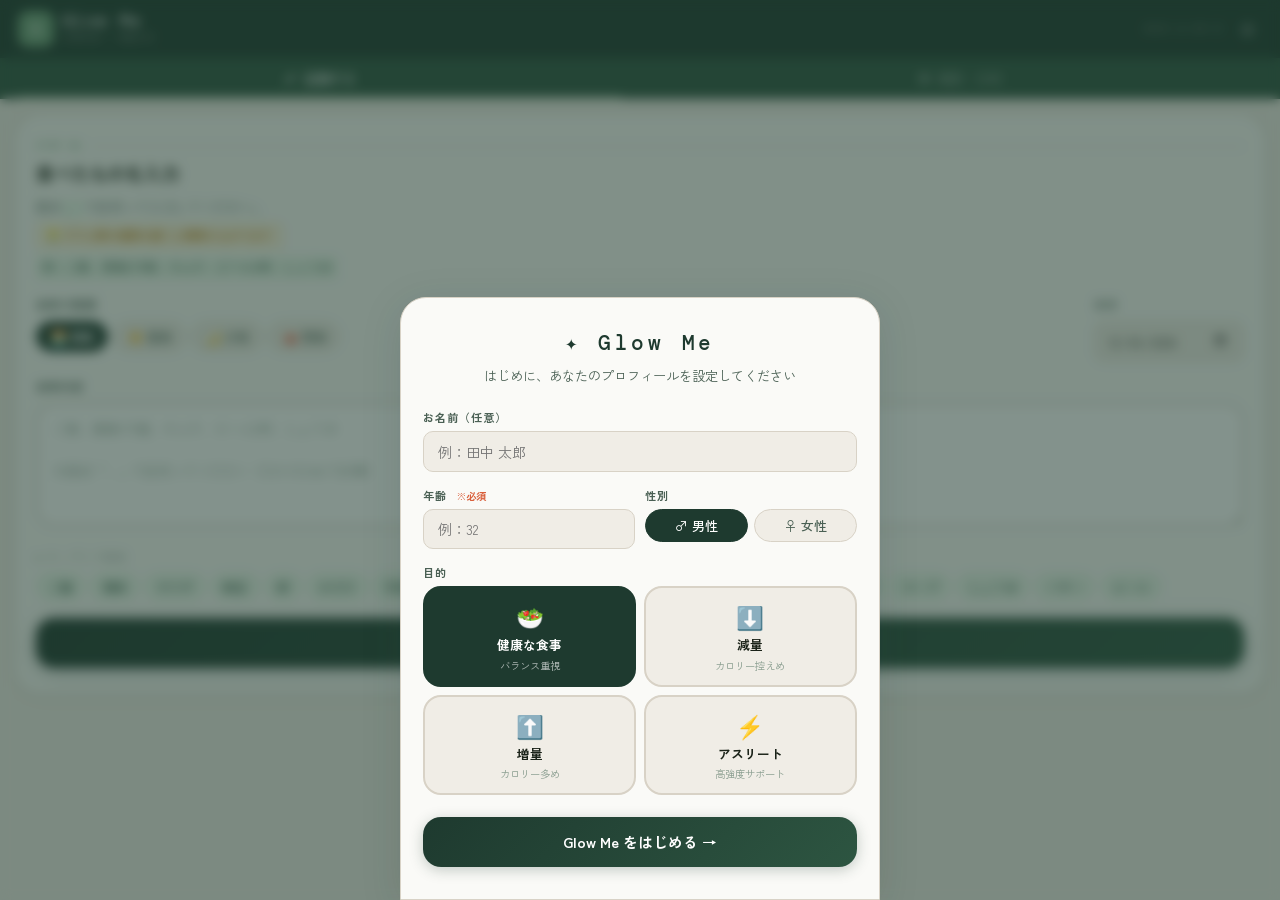
==== commit 2fc03dcf: "Add files via upload" ====
--- a/index.html
+++ b/index.html
@@ -3,32 +3,126 @@
 <head>
   <meta charset="UTF-8"/>
   <meta name="viewport" content="width=device-width, initial-scale=1.0"/>
-  <title>NUTRI — 食事記録・栄養分析</title>
+  <title>Glow Me — 食事記録・栄養分析</title>
   <link rel="stylesheet" href="style.css"/>
   <link rel="preconnect" href="https://fonts.googleapis.com">
   <link href="https://fonts.googleapis.com/css2?family=DM+Mono:wght@400;500&family=Zen+Kaku+Gothic+New:wght@300;400;500;700;900&display=swap" rel="stylesheet">
 </head>
 <body>
 
-<!-- ═══════════════════ HEADER ═══════════════════ -->
+<!-- ══ SETUP MODAL (first visit) ══════════════════════ -->
+<div class="modal-bg" id="setup-modal">
+  <div class="modal setup-modal">
+    <div class="setup-logo">✦ Glow Me</div>
+    <p class="setup-welcome">はじめに、あなたのプロフィールを設定してください</p>
+    <div class="sf-group">
+      <label class="sf-label">お名前（任意）</label>
+      <input type="text" id="s-name" class="sf-inp" placeholder="例：田中 太郎"/>
+    </div>
+    <div class="sf-row">
+      <div class="sf-group">
+        <label class="sf-label">年齢 <span class="sf-req">※必須</span></label>
+        <input type="number" id="s-age" class="sf-inp" placeholder="例：32" min="10" max="100"/>
+      </div>
+      <div class="sf-group">
+        <label class="sf-label">性別</label>
+        <div class="sf-radio-row" id="s-gender">
+          <button class="sf-radio active" data-v="male">♂ 男性</button>
+          <button class="sf-radio" data-v="female">♀ 女性</button>
+        </div>
+      </div>
+    </div>
+    <div class="sf-group">
+      <label class="sf-label">目的</label>
+      <div class="goal-grid" id="s-goal">
+        <button class="goal-btn active" data-v="health">
+          <span class="gb-ico">🥗</span><span class="gb-lbl">健康な食事</span>
+          <span class="gb-sub">バランス重視</span>
+        </button>
+        <button class="goal-btn" data-v="loss">
+          <span class="gb-ico">⬇️</span><span class="gb-lbl">減量</span>
+          <span class="gb-sub">カロリー控えめ</span>
+        </button>
+        <button class="goal-btn" data-v="gain">
+          <span class="gb-ico">⬆️</span><span class="gb-lbl">増量</span>
+          <span class="gb-sub">カロリー多め</span>
+        </button>
+        <button class="goal-btn" data-v="athlete">
+          <span class="gb-ico">⚡</span><span class="gb-lbl">アスリート</span>
+          <span class="gb-sub">高強度サポート</span>
+        </button>
+      </div>
+    </div>
+    <button class="btn-setup-save" id="btn-setup-save">Glow Me をはじめる →</button>
+  </div>
+</div>
+
+<!-- ══ SETTINGS MODAL ══════════════════════════════════ -->
+<div class="modal-bg hidden" id="settings-modal">
+  <div class="modal setup-modal">
+    <div class="modal-hd-row">
+      <span class="modal-ttl">⚙ 設定</span>
+      <button class="modal-x" id="settings-close">✕</button>
+    </div>
+    <div class="sf-group">
+      <label class="sf-label">お名前</label>
+      <input type="text" id="ss-name" class="sf-inp" placeholder="例：田中 太郎"/>
+    </div>
+    <div class="sf-row">
+      <div class="sf-group">
+        <label class="sf-label">年齢</label>
+        <input type="number" id="ss-age" class="sf-inp" min="10" max="100"/>
+      </div>
+      <div class="sf-group">
+        <label class="sf-label">性別</label>
+        <div class="sf-radio-row" id="ss-gender">
+          <button class="sf-radio" data-v="male">♂ 男性</button>
+          <button class="sf-radio" data-v="female">♀ 女性</button>
+        </div>
+      </div>
+    </div>
+    <div class="sf-group">
+      <label class="sf-label">目的</label>
+      <div class="goal-grid" id="ss-goal">
+        <button class="goal-btn" data-v="health"><span class="gb-ico">🥗</span><span class="gb-lbl">健康な食事</span><span class="gb-sub">バランス重視</span></button>
+        <button class="goal-btn" data-v="loss"><span class="gb-ico">⬇️</span><span class="gb-lbl">減量</span><span class="gb-sub">カロリー控えめ</span></button>
+        <button class="goal-btn" data-v="gain"><span class="gb-ico">⬆️</span><span class="gb-lbl">増量</span><span class="gb-sub">カロリー多め</span></button>
+        <button class="goal-btn" data-v="athlete"><span class="gb-ico">⚡</span><span class="gb-lbl">アスリート</span><span class="gb-sub">高強度サポート</span></button>
+      </div>
+    </div>
+    <button class="btn-setup-save" id="btn-settings-save">変更を保存する</button>
+  </div>
+</div>
+
+<!-- ══ DELETE MODAL ════════════════════════════════════ -->
+<div class="modal-bg hidden" id="del-modal">
+  <div class="modal del-modal">
+    <p class="modal-ttl" style="text-align:center;margin-bottom:.4rem">全データを削除しますか？</p>
+    <p class="sf-sub" style="text-align:center;margin-bottom:1.3rem">この操作は元に戻せません</p>
+    <div class="modal-btns">
+      <button class="mbtn-cancel" id="del-cancel">キャンセル</button>
+      <button class="mbtn-del" id="del-ok">削除する</button>
+    </div>
+  </div>
+</div>
+
+<!-- ══ HEADER ══════════════════════════════════════════ -->
 <header class="hdr">
   <div class="hdr-l">
-    <div class="hdr-mark">N</div>
+    <div class="hdr-mark">G</div>
     <div>
-      <div class="hdr-name">NUTRI</div>
-      <div class="hdr-sub">食事記録 × 栄養分析</div>
+      <div class="hdr-name">Glow Me</div>
+      <div class="hdr-sub" id="hdr-sub">食事記録 × 栄養分析</div>
     </div>
   </div>
   <div class="hdr-r">
+    <div class="goal-badge hidden" id="goal-badge"></div>
     <span class="hdr-date" id="hdr-date"></span>
-    <div class="gender-toggle" id="gender-toggle">
-      <button class="gt active" data-g="male">♂ 男性</button>
-      <button class="gt" data-g="female">♀ 女性</button>
-    </div>
+    <button class="hdr-icon-btn" id="btn-open-settings" title="設定">⚙</button>
   </div>
 </header>
 
-<!-- ═══════════════════ TABS ═══════════════════ -->
+<!-- ══ TABS ════════════════════════════════════════════ -->
 <nav class="tabs">
   <button class="tab active" data-tab="record">
     <svg viewBox="0 0 20 20" fill="currentColor"><path d="M13.586 3.586a2 2 0 1 1 2.828 2.828l-.793.793-2.828-2.828.793-.793zM11.379 5.793L3 14.172V17h2.828l8.38-8.379-2.83-2.828z"/></svg>
@@ -41,7 +135,9 @@
   </button>
 </nav>
 
-<!-- ═══════════════════ RECORD PANEL ═══════════════════ -->
+<!-- ══════════════════════════════════════════════════
+     RECORD PANEL
+══════════════════════════════════════════════════════ -->
 <div class="panel active" id="tab-record">
 
   <!-- INPUT CARD -->
@@ -49,9 +145,9 @@
     <div class="card-step">STEP 01</div>
     <h2 class="card-title">食べたものを入力</h2>
     <p class="card-desc">
-      食品名をスペース・読点・改行で区切って入力してください。<br>
-      <span class="tip-badge">💡 グラム数を書くと精度が上がります</span><br>
-      <span class="eg-row"><span class="eg-k">例：</span><span class="eg-v">鶏むね肉 150g、ご飯 200g、ブロッコリー 80g、卵</span></span>
+      読点<code class="code-mark">、</code>で区切って入力してください。<br>
+      <span class="tip-badge">💡 グラム数や個数を書くと精度が上がります</span><br>
+      <span class="eg-val">例：ご飯、唐揚げ3個、キムチ、ビール2杯、しょうゆ</span>
     </p>
 
     <div class="fl-row">
@@ -72,14 +168,14 @@
 
     <div class="field-label" style="margin-top:1rem">食事内容</div>
     <textarea id="food-text" class="food-textarea"
-      placeholder="ご飯 200g、唐揚げ 3個、豆腐の味噌汁、ブロッコリー 100g、納豆&#10;&#10;Ctrl+Enter で計算できます" rows="4"></textarea>
-
-    <div class="quick-label">▸ よく使う食品をタップして追加</div>
+      placeholder="ご飯、唐揚げ3個、キムチ、ビール2杯、しょうゆ&#10;&#10;※読点「、」で区切ってください（Ctrl+Enterで計算）" rows="4"></textarea>
+
+    <div class="quick-label">▸ タップして追加</div>
     <div class="quick-grid" id="quick-grid"></div>
 
     <button class="btn-calc" id="btn-calc">
       <svg viewBox="0 0 24 24" fill="none" stroke="currentColor" stroke-width="2.5"><polyline points="22 12 18 12 15 21 9 3 6 12 2 12"/></svg>
-      栄養を計算する
+      栄養を分析する
     </button>
   </section>
 
@@ -88,17 +184,11 @@
     <div class="card-step">STEP 02</div>
     <h2 class="card-title">栄養分析結果</h2>
 
-    <div class="sub-hd">認識した食品</div>
+    <div class="sub-hd">認識した食品カテゴリ</div>
     <div class="rec-foods" id="rec-foods"></div>
-    <div class="unrec-foods hidden" id="unrec-foods"></div>
-
-    <!-- Unknown food search area -->
-    <div class="unknown-area hidden" id="unknown-area">
-      <div class="unknown-hd">
-        <span>🔍 データベース未登録の食品</span>
-        <button class="btn-search-unk" id="btn-search-unk">AIで検索する</button>
-      </div>
-      <div class="unknown-list" id="unknown-list"></div>
+    <div class="unrec-wrap hidden" id="unrec-wrap">
+      <span class="unrec-label">⚠ 未登録食品：</span>
+      <span id="unrec-list"></span>
     </div>
 
     <!-- Calorie hero -->
@@ -117,21 +207,31 @@
       </div>
     </div>
 
+    <!-- Radar Chart -->
+    <div class="sub-hd" style="margin-top:1.2rem">栄養バランス レーダーチャート</div>
+    <div class="radar-wrap">
+      <div id="radar-chart"></div>
+      <div class="radar-legend" id="radar-legend"></div>
+    </div>
+
+    <!-- Macro quick cards -->
     <div class="macro-cards" id="macro-cards"></div>
 
-    <div class="sub-hd" style="margin-top:1.5rem">全栄養素（推定値）</div>
+    <!-- All nutrients table -->
+    <div class="sub-hd" style="margin-top:1.4rem">全栄養素（推定値）</div>
     <div class="nut-rows" id="nut-rows"></div>
 
-    <!-- Daily cumulative -->
-    <div class="daily-cum" id="daily-cum"></div>
-
+    <!-- Daily cumulative bar -->
+    <div id="daily-cum"></div>
+
+    <!-- Deficit -->
     <div class="deficit-box" id="deficit-box"></div>
     <div class="advice-box" id="advice-box"></div>
 
-    <!-- Affiliate recommendations -->
+    <!-- Affiliates -->
     <div class="aff-section hidden" id="aff-section">
       <div class="aff-hd">
-        <span>🛒 食生活のサポートにおすすめの商品</span>
+        <span>🛒 食生活のサポートにおすすめ</span>
         <span class="aff-note">※広告を含みます</span>
       </div>
       <div class="aff-cards" id="aff-cards"></div>
@@ -146,46 +246,58 @@
     </div>
   </section>
 
-  <div class="new-wrap hidden" id="new-wrap">
-    <button class="btn-new" id="btn-new">＋ 新しい食事を記録する</button>
-  </div>
-</div>
-
-<!-- ═══════════════════ HISTORY PANEL ═══════════════════ -->
+  <!-- SUCCESS CARD (after save) -->
+  <section class="card hidden" id="card-success">
+    <div class="success-check">✓</div>
+    <div class="success-msg">記録を保存しました！</div>
+    <div class="success-btns">
+      <button class="btn-continue" id="btn-continue">＋ 続けて記録する</button>
+      <button class="btn-view-hist" id="btn-view-hist">📊 今日の分析を見る</button>
+    </div>
+  </section>
+</div>
+
+<!-- ══════════════════════════════════════════════════
+     HISTORY PANEL
+══════════════════════════════════════════════════════ -->
 <div class="panel" id="tab-history">
 
   <div class="hist-empty hidden" id="hist-empty">
-    <div class="he-ico">📋</div>
+    <div class="he-ico">✦</div>
     <p class="he-t">まだ記録がありません</p>
     <p class="he-s">食事を記録するとここに表示されます</p>
   </div>
 
   <div id="hist-main" class="hidden">
 
-    <!-- Daily Comparison Chart -->
+    <!-- Today Radar + Bars -->
     <section class="card">
       <div class="card-step">TODAY</div>
-      <h2 class="card-title">今日の栄養摂取グラフ</h2>
-      <div class="chart-gender-note" id="chart-gender-note"></div>
-      <div class="daily-chart" id="daily-chart"></div>
+      <h2 class="card-title">今日の栄養バランス</h2>
+      <div class="chart-note" id="chart-note"></div>
+      <div class="radar-wrap">
+        <div id="hist-radar"></div>
+        <div class="radar-legend" id="hist-radar-legend"></div>
+      </div>
+      <div class="today-nut-grid" id="today-nut-grid"></div>
       <div class="daily-advice-list" id="daily-advice-list"></div>
     </section>
 
-    <!-- Yesterday Compare -->
+    <!-- Yesterday compare -->
     <section class="card">
       <div class="card-step">COMPARE</div>
       <h2 class="card-title">昨日との比較</h2>
       <div id="cmp-body"></div>
     </section>
 
-    <!-- 7-day Trend -->
-    <section class="card">
-      <div class="card-step">TREND</div>
-      <h2 class="card-title">7日間 カロリー推移</h2>
-      <div class="trend-wrap" id="trend-wrap"></div>
-    </section>
-
-    <!-- Chronic Deficit -->
+    <!-- 食事推移 (formerly 7-day trend) -->
+    <section class="card">
+      <div class="card-step">食事推移</div>
+      <h2 class="card-title">食事履歴（直近7日）</h2>
+      <div class="meal-history-list" id="meal-history-list"></div>
+    </section>
+
+    <!-- Chronic deficit -->
     <section class="card">
       <div class="card-step">ANALYSIS</div>
       <h2 class="card-title">慢性的な栄養不足レポート</h2>
@@ -193,10 +305,9 @@
       <div id="chronic-body"></div>
     </section>
 
-    <!-- History list -->
-    <section class="card">
-      <div class="card-step">HISTORY</div>
-      <h2 class="card-title">食事記録一覧</h2>
+    <section class="card">
+      <div class="card-step">DATA</div>
+      <h2 class="card-title">全記録</h2>
       <div id="hist-list"></div>
       <button class="btn-clear" id="btn-clear-all">🗑 全記録を削除</button>
     </section>
@@ -204,59 +315,7 @@
   </div>
 </div>
 
-<!-- ═══════════════════ CUSTOM FOOD MODAL ═══════════════════ -->
-<div class="modal-bg hidden" id="custom-modal">
-  <div class="modal">
-    <div class="modal-hd">
-      <span id="custom-modal-title">「○○」の栄養情報を入力</span>
-      <button class="modal-close" id="custom-modal-close">✕</button>
-    </div>
-    <p class="modal-sub">検索でも見つからなかった食品の情報を入力してください。<br>次回から自動で使用されます（端末内に保存）。</p>
-    <div class="custom-form">
-      <input type="text" id="cf-name" placeholder="食品名（例：トリュフリゾット）" class="cf-inp" readonly/>
-      <div class="cf-row">
-        <div class="cf-field">
-          <label>カロリー (kcal)</label>
-          <input type="number" id="cf-cal" placeholder="例：350" class="cf-inp"/>
-        </div>
-        <div class="cf-field">
-          <label>タンパク質 (g)</label>
-          <input type="number" id="cf-prot" placeholder="例：12" class="cf-inp" step="0.1"/>
-        </div>
-      </div>
-      <div class="cf-row">
-        <div class="cf-field">
-          <label>脂質 (g)</label>
-          <input type="number" id="cf-fat" placeholder="例：15" class="cf-inp" step="0.1"/>
-        </div>
-        <div class="cf-field">
-          <label>炭水化物 (g)</label>
-          <input type="number" id="cf-carb" placeholder="例：40" class="cf-inp" step="0.1"/>
-        </div>
-      </div>
-      <div class="cf-field" style="margin-top:.5rem">
-        <label>この量の食品は何g相当ですか？（任意）</label>
-        <input type="number" id="cf-gram" placeholder="例：200（不明な場合は空欄）" class="cf-inp"/>
-      </div>
-      <button class="btn-cf-save" id="btn-cf-save">この食品を登録して計算に追加</button>
-    </div>
-  </div>
-</div>
-
-<!-- Delete confirm modal -->
-<div class="modal-bg hidden" id="del-modal">
-  <div class="modal">
-    <p class="modal-t">全データを削除しますか？</p>
-    <p class="modal-sub">この操作は元に戻せません</p>
-    <div class="modal-btns">
-      <button class="modal-cancel" id="del-cancel">キャンセル</button>
-      <button class="modal-del" id="del-ok">削除する</button>
-    </div>
-  </div>
-</div>
-
 <div class="toast" id="toast"></div>
-
 <script src="script.js"></script>
 </body>
 </html>
--- a/style.css
+++ b/style.css
@@ -1,94 +1,51 @@
 /* ================================================
-   NUTRI — style.css  (v3)
-   Sage Green Clinical + Data Visualization
+   Glow Me — style.css
+   Sage Green Clinical + Radar Chart
    ================================================ */
-:root {
-  --bg:         #F0EDE6;
-  --bg2:        #E4E0D8;
-  --card:       #FAFAF7;
-  --white:      #FFFFFF;
-
-  --forest:     #1E3A2F;
-  --forest2:    #2D5541;
-  --sage:       #6B9E78;
-  --sage-l:     #A8C8A8;
-  --sage-p:     #DCF0DC;
-  --mint:       #E8F5E8;
-
-  --coral:      #D95F3B;
-  --coral-p:    #FAEAE4;
-  --amber:      #C48B2A;
-  --amber-p:    #FDF3DC;
-  --blue:       #3A6EA8;
-  --blue-p:     #DDE9F8;
-  --purple:     #6B4EA8;
-  --purple-p:   #EDE9F8;
-
-  --text:       #1A2218;
-  --text2:      #4A6054;
-  --text3:      #8A9E90;
-  --border:     #D8D2C6;
-  --border2:    #C0B8AC;
-
-  --ok:     #2D5541;  --ok-p:   #C8E8C8;
-  --warn:   #C48B2A;  --warn-p: #FDF3DC;
-  --bad:    #D95F3B;  --bad-p:  #FAEAE4;
-
-  --r:   10px; --rl: 18px; --rxl: 26px;
-  --sans: 'Zen Kaku Gothic New', sans-serif;
-  --mono: 'DM Mono', monospace;
-  --sh:   0 2px 16px rgba(30,58,47,.08);
-  --shl:  0 8px 40px rgba(30,58,47,.14);
-  --spring: .28s cubic-bezier(.34,1.56,.64,1);
-  --ease:   .2s ease;
+:root{
+  --bg:#F0EDE6;--bg2:#E4E0D8;--card:#FAFAF7;--white:#FFF;
+  --forest:#1E3A2F;--forest2:#2D5541;
+  --sage:#6B9E78;--sage-l:#A8C8A8;--sage-p:#DCF0DC;--mint:#E8F5E8;
+  --coral:#D95F3B;--coral-p:#FAEAE4;
+  --amber:#C48B2A;--amber-p:#FDF3DC;
+  --blue:#3A6EA8;--blue-p:#DDE9F8;
+  --purple:#6B4EA8;--purple-p:#EDE9F8;
+  --text:#1A2218;--text2:#4A6054;--text3:#8A9E90;
+  --border:#D8D2C6;--border2:#C0B8AC;
+  --ok:#2D5541;--ok-p:#C8E8C8;
+  --warn:#C48B2A;--warn-p:#FDF3DC;
+  --bad:#D95F3B;--bad-p:#FAEAE4;
+  --r:10px;--rl:18px;--rxl:26px;
+  --sans:'Zen Kaku Gothic New',sans-serif;
+  --mono:'DM Mono',monospace;
+  --sh:0 2px 16px rgba(30,58,47,.08);--shl:0 8px 40px rgba(30,58,47,.14);
+  --spring:.28s cubic-bezier(.34,1.56,.64,1);--ease:.2s ease;
 }
 *,*::before,*::after{box-sizing:border-box;margin:0;padding:0}
 html{font-size:16px;scroll-behavior:smooth}
 body{font-family:var(--sans);background:var(--bg);color:var(--text);min-height:100vh;line-height:1.65}
 button{cursor:pointer;font-family:var(--sans)}
-input,textarea{font-family:var(--sans)}
+input,textarea,select{font-family:var(--sans)}
 
 /* ── HEADER ──────────────────────────────── */
-.hdr{
-  background:var(--forest);
-  padding:.75rem 1.2rem;
-  display:flex;align-items:center;justify-content:space-between;
-  position:sticky;top:0;z-index:50;gap:.5rem;flex-wrap:wrap;
-}
-.hdr-l{display:flex;align-items:center;gap:.65rem}
-.hdr-mark{
-  width:38px;height:38px;background:var(--sage);border-radius:10px;
-  display:flex;align-items:center;justify-content:center;
-  font-family:var(--mono);font-size:1.05rem;color:#fff;flex-shrink:0;
-}
-.hdr-name{font-family:var(--mono);font-size:1rem;font-weight:500;color:#fff;letter-spacing:.18em;line-height:1.1}
-.hdr-sub{font-size:.6rem;color:rgba(255,255,255,.4);letter-spacing:.05em;margin-top:2px}
-.hdr-r{display:flex;align-items:center;gap:.75rem;flex-shrink:0}
-.hdr-date{font-family:var(--mono);font-size:.65rem;color:rgba(255,255,255,.38);letter-spacing:.05em}
-
-.gender-toggle{display:flex;background:rgba(255,255,255,.1);border-radius:999px;padding:3px;gap:2px}
-.gt{
-  background:none;border:none;border-radius:999px;
-  padding:.28rem .75rem;font-size:.72rem;font-weight:600;
-  color:rgba(255,255,255,.5);transition:all var(--ease);
-}
-.gt.active{background:var(--sage);color:#fff}
+.hdr{background:var(--forest);padding:.7rem 1.1rem;display:flex;align-items:center;justify-content:space-between;position:sticky;top:0;z-index:50;gap:.5rem}
+.hdr-l{display:flex;align-items:center;gap:.6rem}
+.hdr-mark{width:36px;height:36px;background:var(--sage);border-radius:10px;display:flex;align-items:center;justify-content:center;font-family:var(--mono);font-size:1rem;color:#fff;flex-shrink:0}
+.hdr-name{font-family:var(--mono);font-size:.95rem;font-weight:500;color:#fff;letter-spacing:.15em;line-height:1.1}
+.hdr-sub{font-size:.58rem;color:rgba(255,255,255,.38);letter-spacing:.04em;margin-top:1px}
+.hdr-r{display:flex;align-items:center;gap:.6rem;flex-shrink:0}
+.hdr-date{font-family:var(--mono);font-size:.62rem;color:rgba(255,255,255,.35);letter-spacing:.04em}
+.hdr-icon-btn{background:none;border:none;color:rgba(255,255,255,.5);font-size:1.05rem;padding:4px 7px;border-radius:7px;transition:all var(--ease)}
+.hdr-icon-btn:hover{color:#fff;background:rgba(255,255,255,.1)}
+.goal-badge{background:var(--sage);color:#fff;font-size:.62rem;font-weight:700;padding:.18rem .6rem;border-radius:999px;letter-spacing:.04em}
 
 /* ── TABS ──────────────────────────────── */
-.tabs{display:grid;grid-template-columns:1fr 1fr;background:var(--forest2);position:sticky;top:55px;z-index:49}
-.tab{
-  display:flex;align-items:center;justify-content:center;gap:.4rem;
-  padding:.7rem;background:none;border:none;
-  color:rgba(255,255,255,.4);font-size:.83rem;font-weight:500;position:relative;transition:color var(--ease);
-}
-.tab svg{width:14px;height:14px;flex-shrink:0}
+.tabs{display:grid;grid-template-columns:1fr 1fr;background:var(--forest2);position:sticky;top:52px;z-index:49}
+.tab{display:flex;align-items:center;justify-content:center;gap:.4rem;padding:.68rem;background:none;border:none;color:rgba(255,255,255,.38);font-size:.82rem;font-weight:500;position:relative;transition:color var(--ease)}
+.tab svg{width:13px;height:13px;flex-shrink:0}
 .tab.active{color:#fff}
 .tab.active::after{content:'';position:absolute;bottom:0;left:18px;right:18px;height:2.5px;background:var(--sage-l);border-radius:2px 2px 0 0}
-.tab-badge{
-  background:var(--sage);color:#fff;font-family:var(--mono);font-size:.58rem;
-  min-width:17px;height:17px;border-radius:999px;
-  display:none;align-items:center;justify-content:center;padding:0 4px;
-}
+.tab-badge{background:var(--sage);color:#fff;font-family:var(--mono);font-size:.56rem;min-width:16px;height:16px;border-radius:999px;display:none;align-items:center;justify-content:center;padding:0 3px}
 
 /* ── PANEL ──────────────────────────────── */
 .panel{display:none;padding:1rem}
@@ -96,417 +53,279 @@
 @keyframes pIn{from{opacity:0;transform:translateY(8px)}to{opacity:1;transform:translateY(0)}}
 
 /* ── CARD ──────────────────────────────── */
-.card{
-  background:var(--card);border-radius:var(--rxl);
-  padding:1.5rem 1.3rem;margin-bottom:1rem;
-  box-shadow:var(--sh);border:1px solid rgba(255,255,255,.8);
-}
+.card{background:var(--card);border-radius:var(--rxl);padding:1.4rem 1.2rem;margin-bottom:1rem;box-shadow:var(--sh);border:1px solid rgba(255,255,255,.8)}
 .card.hidden{display:none}
-.card-step{
-  font-family:var(--mono);font-size:.6rem;font-weight:500;letter-spacing:.18em;
-  color:var(--sage);margin-bottom:.3rem;display:flex;align-items:center;gap:.5rem;
-}
+.card-step{font-family:var(--mono);font-size:.58rem;font-weight:500;letter-spacing:.18em;color:var(--sage);margin-bottom:.28rem;display:flex;align-items:center;gap:.45rem}
 .card-step::after{content:'';flex:1;height:1px;background:var(--border)}
-.card-title{font-size:1.2rem;font-weight:700;margin-bottom:.5rem;letter-spacing:-.01em}
-.card-desc{font-size:.82rem;color:var(--text2);line-height:1.7;margin-bottom:1.1rem}
-
-.tip-badge{
-  display:inline-block;background:var(--amber-p);color:var(--amber);
-  font-size:.73rem;font-weight:700;padding:.15rem .6rem;border-radius:6px;
-  border:1px solid rgba(196,139,42,.2);margin:.3rem 0;
-}
-.eg-row{display:block;margin-top:.3rem}
-.eg-k{color:var(--text3);font-size:.78rem}
-.eg-v{font-family:var(--mono);font-size:.76rem;color:var(--forest2);background:var(--mint);padding:2px 6px;border-radius:4px}
-
-.fl-row{display:flex;gap:.8rem;flex-wrap:wrap}
-.fl-col{flex:1;min-width:160px}
-.fl-date{flex:0 0 140px}
-.field-label{font-size:.7rem;font-weight:700;letter-spacing:.1em;color:var(--text2);text-transform:uppercase;margin-bottom:.45rem}
-
-/* ── MEAL TABS ──────────────────────────── */
-.meal-tabs{display:flex;gap:.35rem;flex-wrap:wrap}
-.mt{
-  background:var(--bg);border:1.5px solid var(--border);border-radius:999px;
-  padding:.38rem .9rem;font-size:.8rem;font-weight:500;color:var(--text2);transition:all var(--spring);
-}
-.mt:hover{border-color:var(--sage);color:var(--forest)}
+.card-title{font-size:1.15rem;font-weight:700;margin-bottom:.45rem;letter-spacing:-.01em}
+.card-desc{font-size:.8rem;color:var(--text2);line-height:1.7;margin-bottom:1rem}
+.code-mark{font-family:var(--mono);font-size:.9em;background:var(--mint);color:var(--forest2);padding:1px 5px;border-radius:4px}
+.tip-badge{display:inline-block;background:var(--amber-p);color:var(--amber);font-size:.71rem;font-weight:700;padding:.14rem .58rem;border-radius:5px;border:1px solid rgba(196,139,42,.2);margin:.28rem 0}
+.eg-val{font-family:var(--mono);font-size:.73rem;color:var(--forest2);background:var(--mint);padding:2px 6px;border-radius:4px;display:inline-block;margin-top:.2rem}
+
+/* ── FIELDS ──────────────────────────────── */
+.fl-row{display:flex;gap:.75rem;flex-wrap:wrap;margin-bottom:.2rem}
+.fl-col{flex:1;min-width:150px}
+.fl-date{flex:0 0 135px}
+.field-label{font-size:.68rem;font-weight:700;letter-spacing:.1em;color:var(--text2);text-transform:uppercase;margin-bottom:.42rem}
+.meal-tabs{display:flex;gap:.32rem;flex-wrap:wrap}
+.mt{background:var(--bg);border:1.5px solid var(--border);border-radius:999px;padding:.36rem .85rem;font-size:.78rem;font-weight:500;color:var(--text2);transition:all var(--spring)}
+.mt:hover{border-color:var(--sage)}
 .mt.active{background:var(--forest);border-color:var(--forest);color:#fff;font-weight:700}
-
-.date-inp{
-  width:100%;background:var(--bg);border:1.5px solid var(--border);border-radius:var(--r);
-  padding:.55rem .85rem;font-size:.86rem;color:var(--text);outline:none;transition:border-color var(--ease);color-scheme:light;
-}
+.date-inp{width:100%;background:var(--bg);border:1.5px solid var(--border);border-radius:var(--r);padding:.55rem .85rem;font-size:.85rem;color:var(--text);outline:none;transition:border-color var(--ease);color-scheme:light}
 .date-inp:focus{border-color:var(--sage)}
-
-/* ── TEXTAREA ──────────────────────────── */
-.food-textarea{
-  width:100%;background:var(--white);border:2px solid var(--border);border-radius:var(--rl);
-  padding:.85rem 1rem;font-size:.93rem;color:var(--text);outline:none;resize:vertical;
-  transition:border-color var(--ease),box-shadow var(--ease);line-height:1.6;min-height:90px;
-}
+.food-textarea{width:100%;background:var(--white);border:2px solid var(--border);border-radius:var(--rl);padding:.82rem .95rem;font-size:.92rem;color:var(--text);outline:none;resize:vertical;transition:border-color var(--ease),box-shadow var(--ease);line-height:1.6;min-height:85px}
 .food-textarea:focus{border-color:var(--sage);box-shadow:0 0 0 3px rgba(107,158,120,.15)}
-.food-textarea::placeholder{color:var(--text3);font-size:.85rem}
-
-/* ── QUICK GRID ──────────────────────────── */
-.quick-label{font-size:.7rem;color:var(--text3);letter-spacing:.04em;margin:1rem 0 .45rem}
-.quick-grid{display:flex;flex-wrap:wrap;gap:.35rem;margin-bottom:1.2rem}
-.q-chip{
-  background:var(--mint);border:1px solid var(--sage-p);border-radius:999px;
-  padding:.28rem .75rem;font-size:.76rem;color:var(--forest2);font-weight:500;
-  cursor:pointer;transition:all var(--spring);user-select:none;
-}
+.food-textarea::placeholder{color:var(--text3);font-size:.82rem}
+.quick-label{font-size:.68rem;color:var(--text3);letter-spacing:.04em;margin:.9rem 0 .42rem}
+.quick-grid{display:flex;flex-wrap:wrap;gap:.32rem;margin-bottom:1.1rem}
+.q-chip{background:var(--mint);border:1px solid var(--sage-p);border-radius:999px;padding:.26rem .72rem;font-size:.74rem;color:var(--forest2);font-weight:500;cursor:pointer;transition:all var(--spring);user-select:none}
 .q-chip:hover{background:var(--sage-p);border-color:var(--sage-l);transform:translateY(-1px)}
-
-/* ── BUTTONS ──────────────────────────── */
-.btn-calc{
-  width:100%;background:linear-gradient(135deg,var(--forest) 0%,var(--forest2) 100%);
-  color:#fff;border:none;border-radius:var(--rl);padding:.95rem 1rem;
-  font-size:.95rem;font-weight:700;display:flex;align-items:center;justify-content:center;
-  gap:.55rem;transition:all var(--spring);box-shadow:0 4px 20px rgba(30,58,47,.25);
-}
-.btn-calc svg{width:17px;height:17px}
+.btn-calc{width:100%;background:linear-gradient(135deg,var(--forest) 0%,var(--forest2) 100%);color:#fff;border:none;border-radius:var(--rl);padding:.92rem 1rem;font-size:.93rem;font-weight:700;display:flex;align-items:center;justify-content:center;gap:.55rem;transition:all var(--spring);box-shadow:0 4px 20px rgba(30,58,47,.25)}
+.btn-calc svg{width:16px;height:16px}
 .btn-calc:hover{transform:translateY(-2px);box-shadow:0 8px 28px rgba(30,58,47,.35)}
 
-.btn-save{
-  width:100%;background:var(--sage);color:#fff;border:none;border-radius:var(--r);
-  padding:.85rem;font-size:.9rem;font-weight:700;display:flex;align-items:center;
-  justify-content:center;gap:.5rem;transition:all var(--spring);box-shadow:0 3px 14px rgba(107,158,120,.35);
-}
-.btn-save svg{width:15px;height:15px}
-.btn-save:hover{background:var(--forest2);transform:translateY(-1px)}
-
-.btn-back{
-  width:100%;background:none;border:1.5px solid var(--border);border-radius:var(--r);
-  padding:.72rem;font-size:.83rem;color:var(--text2);transition:all var(--ease);
-}
-.btn-back:hover{border-color:var(--sage);color:var(--forest)}
-
-.new-wrap{padding:0 0 1rem}
-.btn-new{
-  width:100%;background:none;border:2px dashed var(--border2);border-radius:var(--rl);
-  padding:.85rem;font-size:.88rem;font-weight:600;color:var(--text2);transition:all var(--ease);
-}
-.btn-new:hover{border-color:var(--sage);color:var(--forest);background:var(--mint)}
-
 /* ── RECOGNIZED FOODS ──────────────────── */
-.sub-hd{font-size:.68rem;font-weight:700;letter-spacing:.12em;color:var(--text3);text-transform:uppercase;margin-bottom:.55rem}
-.rec-foods{display:flex;flex-wrap:wrap;gap:.35rem;margin-bottom:.5rem}
-.rf-tag{
-  background:var(--forest);color:#fff;border-radius:999px;font-size:.78rem;
-  padding:.25rem .8rem;display:flex;align-items:center;gap:.3rem;
-  animation:popTag .3s var(--spring) both;
-}
+.sub-hd{font-size:.66rem;font-weight:700;letter-spacing:.12em;color:var(--text3);text-transform:uppercase;margin-bottom:.5rem}
+.rec-foods{display:flex;flex-wrap:wrap;gap:.32rem;margin-bottom:.5rem}
+.rf-tag{background:var(--forest);color:#fff;border-radius:999px;font-size:.76rem;padding:.24rem .78rem;display:flex;align-items:center;gap:.3rem;animation:popTag .3s var(--spring) both}
 @keyframes popTag{from{opacity:0;transform:scale(.85)}to{opacity:1;transform:scale(1)}}
-.rf-tag .rf-ico{font-size:.85rem}
-.rf-tag .rf-g{font-family:var(--mono);font-size:.62rem;opacity:.6}
-.rf-tag .rf-scaled{font-size:.58rem;background:rgba(255,255,255,.2);border-radius:4px;padding:0 4px;margin-left:2px}
-
-.unrec-foods{
-  background:var(--amber-p);border:1px solid rgba(196,139,42,.25);border-radius:var(--r);
-  padding:.6rem .85rem;margin-bottom:.5rem;font-size:.78rem;color:var(--amber);
-}
-
-/* ── UNKNOWN AREA ──────────────────────── */
-.unknown-area{
-  background:var(--bg);border:1.5px solid var(--border);border-radius:var(--rl);
-  padding:1rem 1.1rem;margin-bottom:.8rem;
-}
-.unknown-hd{
-  display:flex;align-items:center;justify-content:space-between;
-  font-size:.82rem;font-weight:700;margin-bottom:.7rem;color:var(--text2);
-}
-.btn-search-unk{
-  background:var(--forest);color:#fff;border:none;border-radius:999px;
-  padding:.3rem .9rem;font-size:.74rem;font-weight:700;transition:all var(--ease);
-}
-.btn-search-unk:hover{background:var(--forest2)}
-.btn-search-unk:disabled{background:var(--border);color:var(--text3);cursor:not-allowed}
-
-.unk-item{
-  display:flex;align-items:center;gap:.7rem;padding:.55rem .7rem;
-  background:var(--card);border-radius:var(--r);margin-bottom:.4rem;
-  border:1px solid var(--border);
-}
-.unk-name{flex:1;font-size:.83rem;font-weight:600}
-.unk-status{font-size:.72rem;padding:.15rem .55rem;border-radius:999px}
-.unk-pending{background:var(--amber-p);color:var(--amber)}
-.unk-loading{background:var(--blue-p);color:var(--blue)}
-.unk-found{background:var(--ok-p);color:var(--ok)}
-.unk-failed{background:var(--bad-p);color:var(--bad)}
-.unk-manual{
-  background:none;border:1px solid var(--border);border-radius:6px;
-  padding:.2rem .6rem;font-size:.7rem;color:var(--text2);cursor:pointer;transition:all var(--ease);
-}
-.unk-manual:hover{border-color:var(--sage);color:var(--forest)}
+.rf-ico{font-size:.85rem}
+.rf-num{font-family:var(--mono);font-size:.62rem;opacity:.65;background:rgba(255,255,255,.18);border-radius:4px;padding:0 4px;margin-left:2px}
+.unrec-wrap{background:var(--amber-p);border:1px solid rgba(196,139,42,.25);border-radius:var(--r);padding:.55rem .8rem;margin-bottom:.6rem;font-size:.78rem;color:var(--amber)}
+.unrec-label{font-weight:700;margin-right:.3rem}
 
 /* ── CALORIE HERO ──────────────────────── */
-.cal-hero{
-  display:flex;align-items:center;justify-content:space-between;
-  background:var(--forest);border-radius:var(--rl);padding:1.2rem 1.3rem;margin:1rem 0;
-  position:relative;overflow:hidden;
-}
-.cal-hero::before{
-  content:'';position:absolute;right:-25px;top:-25px;
-  width:120px;height:120px;background:rgba(107,158,120,.12);border-radius:50%;
-}
-.cal-num{font-family:var(--mono);font-size:3rem;font-weight:500;color:#fff;line-height:1;letter-spacing:-.03em}
-.cal-lbl{font-size:.7rem;color:rgba(255,255,255,.5);margin-top:3px;letter-spacing:.04em}
-.cal-hero-r{position:relative;width:80px;height:80px;flex-shrink:0}
-.cal-ring{width:80px;height:80px;transform:rotate(-90deg)}
+.cal-hero{display:flex;align-items:center;justify-content:space-between;background:var(--forest);border-radius:var(--rl);padding:1.1rem 1.2rem;margin:1rem 0;position:relative;overflow:hidden}
+.cal-hero::before{content:'';position:absolute;right:-22px;top:-22px;width:110px;height:110px;background:rgba(107,158,120,.12);border-radius:50%}
+.cal-hero-l{}
+.cal-num{font-family:var(--mono);font-size:2.8rem;font-weight:500;color:#fff;line-height:1;letter-spacing:-.03em}
+.cal-lbl{font-size:.68rem;color:rgba(255,255,255,.48);margin-top:3px;letter-spacing:.04em}
+.cal-hero-r{position:relative;width:78px;height:78px;flex-shrink:0}
+.cal-ring{width:78px;height:78px;transform:rotate(-90deg)}
 .cr-bg{fill:none;stroke:rgba(255,255,255,.1);stroke-width:7}
 .cr-fill{fill:none;stroke:var(--sage-l);stroke-width:7;stroke-linecap:round;transition:stroke-dashoffset 1.2s cubic-bezier(.34,1,.64,1)}
-.cal-ring-pct{position:absolute;inset:0;display:flex;align-items:center;justify-content:center;font-family:var(--mono);font-size:.7rem;color:#fff}
+.cal-ring-pct{position:absolute;inset:0;display:flex;align-items:center;justify-content:center;font-family:var(--mono);font-size:.68rem;color:#fff}
+
+/* ── RADAR CHART ──────────────────────── */
+.radar-wrap{display:flex;flex-direction:column;align-items:center;gap:.8rem;margin-bottom:1rem}
+#radar-chart svg,#hist-radar svg{display:block;margin:0 auto}
+.radar-legend{display:flex;flex-wrap:wrap;justify-content:center;gap:.3rem .6rem}
+.rl-item{display:flex;align-items:center;gap:.28rem;font-size:.68rem;color:var(--text2)}
+.rl-dot{width:8px;height:8px;border-radius:50%}
 
 /* ── MACRO CARDS ──────────────────────── */
-.macro-cards{display:grid;grid-template-columns:repeat(3,1fr);gap:.55rem}
-.mc{
-  background:var(--bg);border:1px solid var(--border);border-radius:var(--rl);
-  padding:.85rem .7rem;text-align:center;position:relative;overflow:hidden;transition:transform var(--spring);
-}
+.macro-cards{display:grid;grid-template-columns:repeat(3,1fr);gap:.5rem;margin-bottom:.2rem}
+.mc{background:var(--bg);border:1px solid var(--border);border-radius:var(--rl);padding:.8rem .65rem;text-align:center;position:relative;overflow:hidden;transition:transform var(--spring)}
 .mc:hover{transform:translateY(-2px)}
 .mc::after{content:'';position:absolute;bottom:0;left:0;right:0;height:3px;border-radius:0 0 var(--rl) var(--rl)}
-.mc-protein::after{background:var(--blue)}
-.mc-fat::after{background:var(--amber)}
-.mc-carbs::after{background:var(--purple)}
-.mc-ico{font-size:1.2rem;margin-bottom:.2rem}
-.mc-lbl{font-size:.6rem;font-weight:700;letter-spacing:.06em;color:var(--text3);text-transform:uppercase;margin-bottom:.25rem}
-.mc-val{font-family:var(--mono);font-size:1.25rem;font-weight:500;color:var(--text);line-height:1}
-.mc-unit{font-size:.58rem;color:var(--text3)}
-.mc-pct{font-family:var(--mono);font-size:.62rem;font-weight:500;margin-top:.25rem;padding:.12rem .45rem;border-radius:999px;display:inline-block}
+.mc-p::after{background:var(--blue)}.mc-f::after{background:var(--amber)}.mc-c::after{background:var(--purple)}
+.mc-ico{font-size:1.1rem;margin-bottom:.2rem}
+.mc-lbl{font-size:.58rem;font-weight:700;letter-spacing:.06em;color:var(--text3);text-transform:uppercase;margin-bottom:.22rem}
+.mc-val{font-family:var(--mono);font-size:1.18rem;font-weight:500;color:var(--text);line-height:1}
+.mc-unit{font-size:.56rem;color:var(--text3)}
+.mc-pct{font-family:var(--mono);font-size:.6rem;font-weight:500;margin-top:.22rem;padding:.1rem .42rem;border-radius:999px;display:inline-block}
 .mc-ok  .mc-pct{background:var(--ok-p);color:var(--ok)}
-.mc-warn.mc-pct,.mc-warn .mc-pct{background:var(--warn-p);color:var(--warn)}
+.mc-warn .mc-pct{background:var(--warn-p);color:var(--warn)}
 .mc-bad .mc-pct{background:var(--bad-p);color:var(--bad)}
 
 /* ── NUTRIENT ROWS ──────────────────────── */
-.nut-rows{display:flex;flex-direction:column;gap:.5rem;margin-bottom:1.1rem}
-.nr{
-  display:grid;grid-template-columns:26px 1fr 88px;align-items:center;gap:.55rem;
-  padding:.5rem .7rem;background:var(--bg);border-radius:var(--r);border:1px solid transparent;transition:border-color var(--ease);
-}
+.nut-rows{display:flex;flex-direction:column;gap:.45rem;margin-bottom:1rem}
+.nr{display:grid;grid-template-columns:24px 1fr 82px;align-items:center;gap:.52rem;padding:.48rem .65rem;background:var(--bg);border-radius:var(--r);border:1px solid transparent;transition:border-color var(--ease)}
 .nr:hover{border-color:var(--border)}
-.nr-ico{font-size:.95rem;text-align:center}
+.nr-ico{font-size:.9rem;text-align:center}
 .nr-info{min-width:0}
-.nr-name{font-size:.78rem;font-weight:600;margin-bottom:3px}
+.nr-name{font-size:.75rem;font-weight:600;margin-bottom:3px}
 .nr-bar{background:var(--border);border-radius:999px;height:5px;overflow:hidden}
 .nr-fill{height:100%;border-radius:999px;transition:width 1s cubic-bezier(.34,1.1,.64,1)}
 .nf-ok{background:linear-gradient(90deg,var(--sage),#8BC89E)}
 .nf-bad{background:linear-gradient(90deg,var(--coral),#E88A70)}
 .nf-warn{background:linear-gradient(90deg,var(--amber),#DAAC60)}
 .nr-right{text-align:right}
-.nr-val{font-family:var(--mono);font-size:.82rem;font-weight:500}
-.nr-unit{font-size:.6rem;color:var(--text3)}
-.nr-pct{font-family:var(--mono);font-size:.62rem;display:inline-block;padding:.1rem .42rem;border-radius:999px;margin-top:2px}
-.pct-ok{background:var(--ok-p);color:var(--ok)}
-.pct-bad{background:var(--bad-p);color:var(--bad)}
-.pct-warn{background:var(--warn-p);color:var(--warn)}
-
-/* ── DAILY CUMULATIVE (in result card) ─── */
-.daily-cum{
-  background:linear-gradient(135deg,var(--forest) 0%,var(--forest2) 100%);
-  border-radius:var(--rl);padding:1rem 1.2rem;margin-bottom:1rem;
-}
-.dc-title{font-size:.68rem;font-weight:700;letter-spacing:.1em;color:rgba(255,255,255,.6);text-transform:uppercase;margin-bottom:.8rem}
-.dc-row{margin-bottom:.6rem}
+.nr-val{font-family:var(--mono);font-size:.8rem;font-weight:500}
+.nr-unit{font-size:.58rem;color:var(--text3)}
+.nr-pct{font-family:var(--mono);font-size:.6rem;display:inline-block;padding:.1rem .4rem;border-radius:999px;margin-top:1px}
+.pct-ok{background:var(--ok-p);color:var(--ok)}.pct-bad{background:var(--bad-p);color:var(--bad)}.pct-warn{background:var(--warn-p);color:var(--warn)}
+
+/* ── DAILY CUM ──────────────────────────── */
+.daily-cum-box{background:linear-gradient(135deg,var(--forest) 0%,var(--forest2) 100%);border-radius:var(--rl);padding:.95rem 1.1rem;margin-bottom:.85rem}
+.dc-title{font-size:.65rem;font-weight:700;letter-spacing:.1em;color:rgba(255,255,255,.55);text-transform:uppercase;margin-bottom:.75rem}
+.dc-row{margin-bottom:.55rem}
 .dc-row-hd{display:flex;justify-content:space-between;align-items:baseline;margin-bottom:3px}
-.dc-lbl{font-size:.75rem;color:rgba(255,255,255,.8);font-weight:600}
-.dc-nums{font-family:var(--mono);font-size:.72rem;color:rgba(255,255,255,.55)}
-.dc-track{background:rgba(255,255,255,.12);border-radius:999px;height:7px;overflow:hidden;position:relative}
+.dc-lbl{font-size:.72rem;color:rgba(255,255,255,.78);font-weight:600}
+.dc-nums{font-family:var(--mono);font-size:.68rem;color:rgba(255,255,255,.5)}
+.dc-track{background:rgba(255,255,255,.12);border-radius:999px;height:6px;overflow:hidden}
 .dc-fill{height:100%;border-radius:999px;transition:width 1s cubic-bezier(.34,1.1,.64,1)}
 .dc-ok{background:linear-gradient(90deg,var(--sage),var(--sage-l))}
 .dc-bad{background:linear-gradient(90deg,#E88A70,#FFB090)}
 .dc-warn{background:linear-gradient(90deg,#DAAC60,#F0CC80)}
 
-/* ── DEFICIT BOX ──────────────────────── */
-.deficit-box{border-radius:var(--rl);overflow:hidden;margin-bottom:.8rem}
-.db-hd{background:var(--coral);color:#fff;padding:.65rem 1rem;font-size:.82rem;font-weight:700;display:flex;align-items:center;gap:.4rem}
-.db-body{background:var(--bad-p);padding:.85rem 1rem}
-.deficit-tags{display:flex;flex-wrap:wrap;gap:.35rem}
-.def-tag{background:#fff;border:1.5px solid rgba(217,95,59,.3);border-radius:999px;color:var(--coral);font-size:.76rem;font-weight:700;padding:.22rem .7rem}
-.all-good{background:var(--sage-p);border:1.5px solid rgba(107,158,120,.3);border-radius:var(--rl);padding:.85rem 1rem;color:var(--forest2);font-weight:700;font-size:.88rem;text-align:center;margin-bottom:.8rem}
-
-/* ── ADVICE BOX ──────────────────────── */
-.advice-box{background:var(--mint);border:1px solid var(--sage-p);border-radius:var(--rl);padding:1rem 1.1rem;margin-bottom:.8rem}
-.advice-hd{font-size:.68rem;font-weight:700;letter-spacing:.1em;color:var(--forest2);text-transform:uppercase;margin-bottom:.65rem}
-.advice-item{display:flex;gap:.55rem;margin-bottom:.5rem;font-size:.82rem;line-height:1.6;color:var(--text2)}
+/* ── DEFICIT / ADVICE ──────────────────── */
+.deficit-box{border-radius:var(--rl);overflow:hidden;margin-bottom:.75rem}
+.db-hd{background:var(--coral);color:#fff;padding:.62rem .95rem;font-size:.8rem;font-weight:700;display:flex;align-items:center;gap:.38rem}
+.db-body{background:var(--bad-p);padding:.8rem .95rem}
+.deficit-tags{display:flex;flex-wrap:wrap;gap:.32rem}
+.def-tag{background:#fff;border:1.5px solid rgba(217,95,59,.3);border-radius:999px;color:var(--coral);font-size:.73rem;font-weight:700;padding:.2rem .65rem}
+.all-good{background:var(--sage-p);border:1.5px solid rgba(107,158,120,.3);border-radius:var(--rl);padding:.82rem .95rem;color:var(--forest2);font-weight:700;font-size:.86rem;text-align:center;margin-bottom:.75rem}
+.advice-box{background:var(--mint);border:1px solid var(--sage-p);border-radius:var(--rl);padding:.95rem 1rem;margin-bottom:.75rem}
+.advice-hd{font-size:.66rem;font-weight:700;letter-spacing:.1em;color:var(--forest2);text-transform:uppercase;margin-bottom:.6rem}
+.advice-item{display:flex;gap:.5rem;margin-bottom:.45rem;font-size:.8rem;line-height:1.6;color:var(--text2)}
 .advice-item:last-child{margin-bottom:0}
-.advice-ico{flex-shrink:0;font-size:1rem;margin-top:1px}
-
-/* ── AFFILIATE SECTION ──────────────────── */
-.aff-section{
-  background:var(--bg);border:1px solid var(--border);border-radius:var(--rl);
-  padding:1.1rem 1rem;margin-bottom:.8rem;
-}
-.aff-hd{
-  display:flex;align-items:baseline;justify-content:space-between;
-  font-size:.82rem;font-weight:700;color:var(--text);margin-bottom:.75rem;gap:.5rem;flex-wrap:wrap;
-}
-.aff-note{font-size:.65rem;color:var(--text3);font-weight:400}
-.aff-cards{display:flex;flex-direction:column;gap:.6rem}
-.aff-card{
-  display:flex;align-items:flex-start;gap:.75rem;
-  background:var(--white);border:1px solid var(--border);border-radius:var(--r);
-  padding:.8rem .9rem;text-decoration:none;color:inherit;
-  transition:all var(--ease);position:relative;overflow:hidden;
-}
+.advice-ico{flex-shrink:0;font-size:.95rem;margin-top:1px}
+
+/* ── AFFILIATE ──────────────────────────── */
+.aff-section{background:var(--bg);border:1px solid var(--border);border-radius:var(--rl);padding:1rem;margin-bottom:.75rem}
+.aff-hd{display:flex;align-items:baseline;justify-content:space-between;font-size:.8rem;font-weight:700;margin-bottom:.7rem;gap:.5rem;flex-wrap:wrap}
+.aff-note{font-size:.62rem;color:var(--text3);font-weight:400}
+.aff-cards{display:flex;flex-direction:column;gap:.55rem}
+.aff-card{display:flex;align-items:flex-start;gap:.7rem;background:var(--white);border:1px solid var(--border);border-radius:var(--r);padding:.75rem .85rem;text-decoration:none;color:inherit;transition:all var(--ease);position:relative;overflow:hidden}
 .aff-card::before{content:'';position:absolute;left:0;top:0;bottom:0;width:3px;border-radius:2px 0 0 2px}
-.aff-card.t-protein::before{background:var(--blue)}
-.aff-card.t-fiber::before{background:var(--sage)}
-.aff-card.t-lowfat::before{background:var(--amber)}
-.aff-card.t-lowcal::before{background:var(--purple)}
-.aff-card:hover{transform:translateY(-1px);box-shadow:var(--sh);border-color:var(--border2)}
-.aff-ico{font-size:1.6rem;flex-shrink:0}
+.t-protein::before{background:var(--blue)}.t-fiber::before{background:var(--sage)}.t-lowfat::before{background:var(--amber)}.t-lowcal::before{background:var(--purple)}
+.aff-card:hover{transform:translateY(-1px);box-shadow:var(--sh)}
+.aff-ico{font-size:1.5rem;flex-shrink:0}
 .aff-body{flex:1;min-width:0}
-.aff-name{font-weight:700;font-size:.85rem;margin-bottom:2px;color:var(--text)}
-.aff-desc{font-size:.76rem;color:var(--text2);line-height:1.5}
-.aff-arrow{color:var(--text3);font-size:.9rem;flex-shrink:0;align-self:center}
-
-.result-actions{display:flex;flex-direction:column;gap:.55rem;margin-top:.5rem}
-
-/* ══════════════════════════════════════
-   HISTORY
-   ══════════════════════════════════════ */
-.chart-gender-note{font-size:.75rem;color:var(--text2);margin-bottom:1rem;font-weight:500}
-
-/* Daily chart */
-.daily-chart{display:flex;flex-direction:column;gap:.65rem;margin-bottom:1rem}
-.dch-row{display:grid;grid-template-columns:90px 1fr 80px;align-items:center;gap:.6rem}
-.dch-lbl{font-size:.76rem;font-weight:600;display:flex;align-items:center;gap:.35rem;color:var(--text)}
-.dch-ico{font-size:.9rem}
-.dch-bar-wrap{position:relative;background:var(--bg);border-radius:999px;height:10px;overflow:visible}
-.dch-bar{height:100%;border-radius:999px;transition:width 1s cubic-bezier(.34,1.1,.64,1);max-width:100%;min-width:3px}
-.dch-ok{background:linear-gradient(90deg,var(--sage),#8BC89E)}
-.dch-bad{background:linear-gradient(90deg,var(--coral),#E88A70)}
-.dch-warn{background:linear-gradient(90deg,var(--amber),#DAAC60)}
-.dch-target-line{position:absolute;top:-3px;bottom:-3px;width:2px;background:var(--forest);border-radius:1px;transform:translateX(-50%)}
-.dch-nums{font-family:var(--mono);font-size:.7rem;color:var(--text2);text-align:right;line-height:1.3}
-.dch-pct{font-family:var(--mono);font-size:.64rem;font-weight:700;display:inline-block;padding:.1rem .4rem;border-radius:999px;margin-top:2px}
-
-.daily-advice-list{display:flex;flex-direction:column;gap:.45rem}
-.da-item{
-  display:flex;gap:.6rem;align-items:flex-start;
-  background:var(--bg);border-radius:var(--r);padding:.6rem .8rem;
-  font-size:.8rem;line-height:1.6;color:var(--text2);border-left:3px solid var(--border);
-}
-.da-ok{border-left-color:var(--sage)}
-.da-warn{border-left-color:var(--amber)}
-.da-bad{border-left-color:var(--coral)}
-.da-ico{font-size:1rem;flex-shrink:0;margin-top:1px}
-
-/* Compare */
-.cmp-row{
-  display:grid;grid-template-columns:24px 1fr 55px 55px 46px;
-  align-items:center;gap:.5rem;padding:.5rem .7rem;
-  background:var(--bg);border-radius:var(--r);margin-bottom:.4rem;
-}
-.cmp-ico{font-size:.9rem}
-.cmp-name{font-size:.78rem;font-weight:600}
-.cmp-v{font-family:var(--mono);font-size:.76rem;text-align:right}
-.cmp-today{color:var(--text)}
-.cmp-yest{color:var(--text3)}
-.cmp-delta{font-family:var(--mono);font-size:.7rem;font-weight:500;text-align:right;padding:.1rem .32rem;border-radius:5px}
-.d-up{color:var(--ok);background:var(--ok-p)}
-.d-down{color:var(--bad);background:var(--bad-p)}
-.d-zero{color:var(--text3);background:var(--bg2)}
-.cmp-nodata{font-size:.82rem;color:var(--text3);padding:.4rem 0}
-
-/* Trend */
-.trend-wrap{background:var(--bg);border:1px solid var(--border);border-radius:var(--rl);padding:1rem .8rem .6rem;overflow:hidden}
-.trend-bars{display:flex;align-items:flex-end;gap:5px;height:85px;border-bottom:1px solid var(--border);padding-bottom:4px;margin-bottom:.3rem}
-.tb-col{flex:1;display:flex;flex-direction:column;align-items:center;justify-content:flex-end;gap:2px}
-.tb-bar{width:100%;border-radius:4px 4px 0 0;min-height:3px;transition:height 1s cubic-bezier(.34,1.1,.64,1)}
-.tb-today{background:var(--forest)}
-.tb-data{background:var(--sage-l)}
-.tb-empty{background:var(--border)}
-.tb-val{font-family:var(--mono);font-size:.5rem;color:var(--text3)}
-.trend-labels{display:flex;gap:5px}
-.tl{flex:1;text-align:center;font-size:.6rem;color:var(--text3)}
-
-/* Chronic */
-.ch-ok{background:var(--sage-p);border:1px solid rgba(107,158,120,.3);border-radius:var(--rl);padding:1rem;text-align:center;color:var(--forest2);font-weight:700;font-size:.88rem}
-.ch-card{background:var(--bg);border:1px solid var(--border);border-radius:var(--rl);overflow:hidden;margin-bottom:.6rem}
-.ch-hd{display:flex;align-items:center;gap:.6rem;padding:.7rem 1rem;background:var(--card);border-bottom:1px solid var(--border)}
-.ch-dot{width:9px;height:9px;border-radius:50%;flex-shrink:0}
+.aff-name{font-weight:700;font-size:.82rem;margin-bottom:2px;color:var(--text)}
+.aff-desc{font-size:.73rem;color:var(--text2);line-height:1.5}
+.aff-arrow{color:var(--text3);font-size:.88rem;flex-shrink:0;align-self:center}
+.result-actions{display:flex;flex-direction:column;gap:.52rem;margin-top:.5rem}
+.btn-save{width:100%;background:var(--sage);color:#fff;border:none;border-radius:var(--r);padding:.85rem;font-size:.9rem;font-weight:700;display:flex;align-items:center;justify-content:center;gap:.5rem;transition:all var(--spring);box-shadow:0 3px 14px rgba(107,158,120,.35)}
+.btn-save svg{width:14px;height:14px}
+.btn-save:hover{background:var(--forest2);transform:translateY(-1px)}
+.btn-back{width:100%;background:none;border:1.5px solid var(--border);border-radius:var(--r);padding:.7rem;font-size:.82rem;color:var(--text2);transition:all var(--ease)}
+.btn-back:hover{border-color:var(--sage);color:var(--forest)}
+
+/* ── SUCCESS CARD ──────────────────────── */
+.success-check{width:60px;height:60px;background:var(--sage);border-radius:50%;display:flex;align-items:center;justify-content:center;font-size:1.6rem;color:#fff;margin:0 auto 1rem;box-shadow:0 4px 20px rgba(107,158,120,.4)}
+.success-msg{text-align:center;font-size:1.1rem;font-weight:700;color:var(--text);margin-bottom:1.3rem}
+.success-btns{display:flex;flex-direction:column;gap:.6rem}
+.btn-continue{width:100%;background:var(--forest);color:#fff;border:none;border-radius:var(--r);padding:.88rem;font-size:.92rem;font-weight:700;transition:all var(--spring);box-shadow:0 3px 14px rgba(30,58,47,.25)}
+.btn-continue:hover{background:var(--forest2)}
+.btn-view-hist{width:100%;background:none;border:1.5px solid var(--sage);border-radius:var(--r);padding:.82rem;font-size:.88rem;font-weight:600;color:var(--forest2);transition:all var(--ease)}
+.btn-view-hist:hover{background:var(--mint)}
+
+/* ── HISTORY ──────────────────────────── */
+.hist-empty{display:flex;flex-direction:column;align-items:center;justify-content:center;min-height:55vh;text-align:center;padding:2rem;gap:.6rem}
+.he-ico{font-size:3rem;color:var(--sage);opacity:.25;font-family:var(--mono)}
+.he-t{font-size:1rem;font-weight:700;color:var(--text2)}
+.he-s{font-size:.8rem;color:var(--text3);line-height:1.6}
+.chart-note{font-size:.73rem;color:var(--text2);margin-bottom:.9rem;font-weight:500}
+.today-nut-grid{display:grid;grid-template-columns:repeat(3,1fr);gap:.45rem;margin-bottom:.8rem}
+.tng{background:var(--bg);border:1px solid var(--border);border-radius:var(--r);padding:.65rem .55rem;text-align:center;position:relative;overflow:hidden}
+.tng::after{content:'';position:absolute;bottom:0;left:0;right:0;height:2px}
+.tng-ok::after{background:var(--sage)}.tng-bad::after{background:var(--coral)}.tng-warn::after{background:var(--amber)}
+.tng-ico{font-size:.95rem;margin-bottom:2px}.tng-lbl{font-size:.58rem;font-weight:700;letter-spacing:.04em;color:var(--text3);margin-bottom:2px}
+.tng-val{font-family:var(--mono);font-size:.85rem;font-weight:500}.tng-pct{font-family:var(--mono);font-size:.58rem;margin-top:2px}
+.tng-ok .tng-pct{color:var(--ok)}.tng-bad .tng-pct{color:var(--bad)}.tng-warn .tng-pct{color:var(--warn)}
+.daily-advice-list{display:flex;flex-direction:column;gap:.4rem}
+.da-item{display:flex;gap:.55rem;align-items:flex-start;background:var(--bg);border-radius:var(--r);padding:.55rem .75rem;font-size:.78rem;line-height:1.6;color:var(--text2);border-left:3px solid var(--border)}
+.da-ok{border-left-color:var(--sage)}.da-warn{border-left-color:var(--amber)}.da-bad{border-left-color:var(--coral)}
+.da-ico{font-size:.95rem;flex-shrink:0;margin-top:1px}
+
+/* ── COMPARE ──────────────────────────── */
+.cmp-row{display:grid;grid-template-columns:22px 1fr 52px 52px 44px;align-items:center;gap:.45rem;padding:.48rem .65rem;background:var(--bg);border-radius:var(--r);margin-bottom:.38rem}
+.cmp-ico{font-size:.88rem}.cmp-name{font-size:.76rem;font-weight:600}
+.cmp-v{font-family:var(--mono);font-size:.73rem;text-align:right}
+.cmp-today{color:var(--text)}.cmp-yest{color:var(--text3)}
+.cmp-delta{font-family:var(--mono);font-size:.68rem;font-weight:500;text-align:right;padding:.1rem .3rem;border-radius:5px}
+.d-up{color:var(--ok);background:var(--ok-p)}.d-down{color:var(--bad);background:var(--bad-p)}.d-zero{color:var(--text3);background:var(--bg2)}
+.cmp-nodata{font-size:.8rem;color:var(--text3);padding:.4rem 0}
+
+/* ── 食事推移 ──────────────────────────── */
+.meal-history-list{display:flex;flex-direction:column;gap:.5rem}
+.mh-day{background:var(--bg);border-radius:var(--rl);overflow:hidden;border:1px solid var(--border)}
+.mh-day-hd{display:flex;align-items:center;justify-content:space-between;padding:.65rem 1rem;cursor:pointer;user-select:none;transition:background var(--ease)}
+.mh-day-hd:hover{background:var(--bg2)}
+.mh-day-date{font-family:var(--mono);font-size:.72rem;font-weight:500;color:var(--text)}
+.mh-day-cal{font-family:var(--mono);font-size:.78rem;font-weight:700;color:var(--forest)}
+.mh-day-toggle{font-size:.75rem;color:var(--text3);transition:transform var(--ease)}
+.mh-day.open .mh-day-toggle{transform:rotate(180deg)}
+.mh-day-meals{display:none;border-top:1px solid var(--border)}
+.mh-day.open .mh-day-meals{display:block}
+.mh-meal-item{display:flex;align-items:center;gap:.7rem;padding:.55rem 1rem;border-bottom:1px solid var(--border)}
+.mh-meal-item:last-child{border-bottom:none}
+.mh-meal-time{font-size:.62rem;color:var(--sage);font-weight:700;letter-spacing:.04em;width:44px;flex-shrink:0}
+.mh-meal-foods{flex:1;font-size:.78rem;color:var(--text);white-space:nowrap;overflow:hidden;text-overflow:ellipsis}
+.mh-meal-cal{font-family:var(--mono);font-size:.82rem;font-weight:500;flex-shrink:0;color:var(--text)}
+.mh-meal-del{background:none;border:none;color:var(--text3);font-size:.82rem;padding:2px 5px;border-radius:5px;transition:all var(--ease);flex-shrink:0}
+.mh-meal-del:hover{color:var(--coral);background:var(--bad-p)}
+.mh-empty{font-size:.78rem;color:var(--text3);padding:.55rem 1rem}
+
+/* ── CHRONIC ──────────────────────────── */
+.ch-ok{background:var(--sage-p);border:1px solid rgba(107,158,120,.3);border-radius:var(--rl);padding:.9rem;text-align:center;color:var(--forest2);font-weight:700;font-size:.86rem}
+.ch-card{background:var(--bg);border:1px solid var(--border);border-radius:var(--rl);overflow:hidden;margin-bottom:.55rem}
+.ch-hd{display:flex;align-items:center;gap:.55rem;padding:.68rem .95rem;background:var(--card);border-bottom:1px solid var(--border)}
+.ch-dot{width:8px;height:8px;border-radius:50%;flex-shrink:0}
 .dot-hi{background:var(--coral);box-shadow:0 0 0 3px var(--bad-p)}
 .dot-mid{background:var(--amber);box-shadow:0 0 0 3px var(--warn-p)}
 .dot-lo{background:var(--sage);box-shadow:0 0 0 3px var(--ok-p)}
-.ch-nut{font-weight:700;font-size:.88rem}
-.ch-pct{font-family:var(--mono);font-size:.73rem;color:var(--text2);margin-left:auto}
-.ch-body{padding:.7rem 1rem}
-.ch-advice{font-size:.8rem;color:var(--text2);line-height:1.65;margin-bottom:.5rem}
-.ch-foods{display:flex;flex-wrap:wrap;gap:.3rem}
-.ch-ftag{background:var(--card);border:1px solid var(--border);border-radius:999px;font-size:.71rem;padding:.16rem .6rem;color:var(--text2)}
-
-/* History list */
+.ch-nut{font-weight:700;font-size:.85rem}.ch-pct{font-family:var(--mono);font-size:.7rem;color:var(--text2);margin-left:auto}
+.ch-body{padding:.68rem .95rem}
+.ch-advice{font-size:.78rem;color:var(--text2);line-height:1.65;margin-bottom:.45rem}
+.ch-foods{display:flex;flex-wrap:wrap;gap:.28rem}
+.ch-ftag{background:var(--card);border:1px solid var(--border);border-radius:999px;font-size:.68rem;padding:.15rem .55rem;color:var(--text2)}
+
+/* ── HIST LIST ──────────────────────────── */
 .hday{margin-bottom:.3rem}
-.hday-lbl{font-family:var(--mono);font-size:.62rem;font-weight:500;letter-spacing:.12em;color:var(--text3);text-transform:uppercase;padding:.4rem 0 .32rem;border-bottom:1px solid var(--border);margin-bottom:.45rem}
-.hmeal{display:flex;align-items:center;gap:.75rem;background:var(--bg);border-radius:var(--r);padding:.6rem .7rem;margin-bottom:.38rem;transition:background var(--ease)}
+.hday-lbl{font-family:var(--mono);font-size:.6rem;font-weight:500;letter-spacing:.12em;color:var(--text3);text-transform:uppercase;padding:.38rem 0 .3rem;border-bottom:1px solid var(--border);margin-bottom:.42rem}
+.hmeal{display:flex;align-items:center;gap:.7rem;background:var(--bg);border-radius:var(--r);padding:.57rem .65rem;margin-bottom:.35rem;transition:background var(--ease)}
 .hmeal:hover{background:var(--bg2)}
-.hm-meal{font-size:.63rem;color:var(--sage);font-weight:700;letter-spacing:.05em;width:46px;flex-shrink:0}
-.hm-foods{flex:1;font-size:.8rem;white-space:nowrap;overflow:hidden;text-overflow:ellipsis}
-.hm-cal{font-family:var(--mono);font-size:.88rem;font-weight:500;flex-shrink:0}
-.hm-cal small{font-size:.58rem;color:var(--text3)}
-.hm-del{background:none;border:none;color:var(--text3);font-size:.88rem;padding:3px 5px;border-radius:5px;transition:all var(--ease);flex-shrink:0}
+.hm-meal{font-size:.6rem;color:var(--sage);font-weight:700;letter-spacing:.04em;width:44px;flex-shrink:0}
+.hm-foods{flex:1;font-size:.78rem;white-space:nowrap;overflow:hidden;text-overflow:ellipsis}
+.hm-cal{font-family:var(--mono);font-size:.85rem;font-weight:500;flex-shrink:0}
+.hm-cal small{font-size:.56rem;color:var(--text3)}
+.hm-del{background:none;border:none;color:var(--text3);font-size:.85rem;padding:3px 5px;border-radius:5px;transition:all var(--ease);flex-shrink:0}
 .hm-del:hover{color:var(--coral);background:var(--bad-p)}
-.btn-clear{margin-top:.9rem;background:none;border:1.5px solid var(--border);border-radius:var(--r);padding:.6rem 1.1rem;font-size:.8rem;color:var(--text3);transition:all var(--ease)}
+.btn-clear{margin-top:.85rem;background:none;border:1.5px solid var(--border);border-radius:var(--r);padding:.58rem 1.1rem;font-size:.78rem;color:var(--text3);transition:all var(--ease)}
 .btn-clear:hover{border-color:var(--coral);color:var(--coral)}
 
-/* Empty state */
-.hist-empty{display:flex;flex-direction:column;align-items:center;justify-content:center;min-height:55vh;text-align:center;padding:2rem;gap:.6rem}
-.he-ico{font-size:3.5rem;opacity:.2}
-.he-t{font-size:1rem;font-weight:700;color:var(--text2)}
-.he-s{font-size:.82rem;color:var(--text3);line-height:1.6}
-
-/* ── CUSTOM FOOD MODAL ──────────────────── */
-.modal-bg{position:fixed;inset:0;background:rgba(30,58,47,.5);backdrop-filter:blur(4px);z-index:100;display:flex;align-items:flex-end;justify-content:center;padding:0}
-.modal{
-  background:var(--card);border-radius:var(--rxl) var(--rxl) 0 0;
-  padding:1.5rem 1.3rem 2rem;width:100%;max-width:480px;
-  box-shadow:var(--shl);border:1px solid var(--border);max-height:90vh;overflow-y:auto;
+/* ── SETUP / SETTINGS MODAL ──────────────── */
+.modal-bg{position:fixed;inset:0;background:rgba(30,58,47,.55);backdrop-filter:blur(6px);z-index:100;display:flex;align-items:flex-end;justify-content:center;padding:0}
+.modal{background:var(--card);border-radius:var(--rxl) var(--rxl) 0 0;padding:1.8rem 1.4rem 2rem;width:100%;max-width:480px;box-shadow:var(--shl);border:1px solid var(--border);max-height:92vh;overflow-y:auto}
+.setup-logo{font-family:var(--mono);font-size:1.3rem;font-weight:500;color:var(--forest);letter-spacing:.18em;margin-bottom:.3rem;text-align:center}
+.setup-welcome{font-size:.83rem;color:var(--text2);text-align:center;margin-bottom:1.3rem;line-height:1.65}
+.modal-hd-row{display:flex;justify-content:space-between;align-items:center;margin-bottom:.8rem}
+.modal-ttl{font-weight:700;font-size:1rem;color:var(--text)}
+.modal-x{background:none;border:none;font-size:1rem;color:var(--text3);padding:3px 7px;border-radius:6px;transition:color var(--ease)}
+.modal-x:hover{color:var(--coral)}
+.sf-group{display:flex;flex-direction:column;gap:.3rem;margin-bottom:.85rem}
+.sf-row{display:flex;gap:.6rem;margin-bottom:.85rem}
+.sf-row .sf-group{flex:1;margin-bottom:0}
+.sf-label{font-size:.7rem;font-weight:700;letter-spacing:.08em;color:var(--text2);text-transform:uppercase}
+.sf-req{color:var(--coral);font-size:.65rem;margin-left:.3rem;text-transform:none;letter-spacing:0}
+.sf-inp{background:var(--bg);border:1.5px solid var(--border);border-radius:var(--r);padding:.58rem .82rem;font-size:.88rem;color:var(--text);outline:none;width:100%;transition:border-color var(--ease)}
+.sf-inp:focus{border-color:var(--sage)}
+.sf-sub{font-size:.75rem;color:var(--text3)}
+.sf-radio-row{display:flex;gap:.35rem}
+.sf-radio{flex:1;background:var(--bg);border:1.5px solid var(--border);border-radius:999px;padding:.38rem .6rem;font-size:.8rem;font-weight:500;color:var(--text2);transition:all var(--spring)}
+.sf-radio.active{background:var(--forest);border-color:var(--forest);color:#fff}
+.goal-grid{display:grid;grid-template-columns:repeat(2,1fr);gap:.5rem}
+.goal-btn{background:var(--bg);border:2px solid var(--border);border-radius:var(--rl);padding:.75rem .6rem;display:flex;flex-direction:column;align-items:center;gap:.2rem;transition:all var(--spring);text-align:center}
+.goal-btn:hover{border-color:var(--sage)}
+.goal-btn.active{background:var(--forest);border-color:var(--forest);color:#fff}
+.gb-ico{font-size:1.4rem}
+.gb-lbl{font-size:.8rem;font-weight:700;color:inherit}
+.goal-btn:not(.active) .gb-lbl{color:var(--text)}
+.gb-sub{font-size:.65rem;color:rgba(255,255,255,.65)}
+.goal-btn:not(.active) .gb-sub{color:var(--text3)}
+.btn-setup-save{width:100%;background:linear-gradient(135deg,var(--forest) 0%,var(--forest2) 100%);color:#fff;border:none;border-radius:var(--rl);padding:.92rem;font-size:.92rem;font-weight:700;transition:all var(--spring);box-shadow:0 3px 14px rgba(30,58,47,.25);margin-top:.5rem}
+.btn-setup-save:hover{transform:translateY(-1px);box-shadow:0 6px 22px rgba(30,58,47,.35)}
+
+.del-modal{border-radius:var(--rxl);padding:2rem 1.5rem}
+.modal-btns{display:flex;gap:.55rem;margin-top:1.3rem}
+.mbtn-cancel,.mbtn-del{flex:1;padding:.72rem;border-radius:var(--r);font-size:.86rem;font-weight:700;border:none;transition:all var(--ease)}
+.mbtn-cancel{background:var(--bg);color:var(--text2);border:1.5px solid var(--border)}
+.mbtn-del{background:var(--coral);color:#fff}
+.mbtn-del:hover{background:#C04A28}
+
+/* ── TOAST ──────────────────────────────── */
+.toast{position:fixed;bottom:1.5rem;left:50%;transform:translateX(-50%) translateY(20px);background:var(--forest);color:#fff;font-size:.83rem;font-weight:600;padding:.65rem 1.4rem;border-radius:999px;opacity:0;pointer-events:none;z-index:999;transition:all .3s;white-space:nowrap;box-shadow:var(--shl)}
+.toast.show{opacity:1;transform:translateX(-50%) translateY(0)}
+
+.hidden{display:none!important}
+@media(max-width:400px){
+  .macro-cards{gap:.35rem}.mc-val{font-size:1rem}
+  .today-nut-grid{grid-template-columns:repeat(3,1fr);gap:.35rem}
+  .cmp-row{grid-template-columns:20px 1fr 44px 44px 40px;gap:.32rem;padding:.42rem .55rem}
+  .goal-grid{grid-template-columns:repeat(2,1fr)}
+  .sf-row{flex-direction:column}
 }
-.modal-hd{display:flex;justify-content:space-between;align-items:center;margin-bottom:.5rem;font-weight:700;font-size:.95rem}
-.modal-close{background:none;border:none;font-size:1.1rem;color:var(--text3);padding:3px 7px;border-radius:6px;transition:color var(--ease)}
-.modal-close:hover{color:var(--coral)}
-.modal-sub{font-size:.78rem;color:var(--text2);margin-bottom:1.1rem;line-height:1.65}
-.modal-t{font-weight:700;font-size:.98rem;margin-bottom:.35rem;text-align:center}
-.modal-btns{display:flex;gap:.55rem;margin-top:1.3rem}
-.modal-cancel,.modal-del{flex:1;padding:.72rem;border-radius:var(--r);font-size:.86rem;font-weight:700;border:none;transition:all var(--ease)}
-.modal-cancel{background:var(--bg);color:var(--text2);border:1.5px solid var(--border)}
-.modal-del{background:var(--coral);color:#fff}
-.modal-del:hover{background:#C04A28}
-
-.custom-form{display:flex;flex-direction:column;gap:.7rem}
-.cf-inp{
-  width:100%;background:var(--bg);border:1.5px solid var(--border);border-radius:var(--r);
-  padding:.6rem .85rem;font-size:.88rem;color:var(--text);outline:none;transition:border-color var(--ease);
-}
-.cf-inp:focus{border-color:var(--sage)}
-.cf-inp:read-only{color:var(--text2);background:var(--bg2)}
-.cf-row{display:grid;grid-template-columns:1fr 1fr;gap:.6rem}
-.cf-field{display:flex;flex-direction:column;gap:.3rem}
-.cf-field label{font-size:.7rem;font-weight:700;letter-spacing:.06em;color:var(--text2)}
-.btn-cf-save{
-  background:var(--forest);color:#fff;border:none;border-radius:var(--r);
-  padding:.85rem;font-size:.9rem;font-weight:700;transition:all var(--spring);box-shadow:0 3px 14px rgba(30,58,47,.25);
-}
-.btn-cf-save:hover{background:var(--forest2);transform:translateY(-1px)}
-
-/* ── TOAST ──────────────────────────────── */
-.toast{
-  position:fixed;bottom:1.5rem;left:50%;transform:translateX(-50%) translateY(20px);
-  background:var(--forest);color:#fff;font-size:.84rem;font-weight:600;
-  padding:.68rem 1.4rem;border-radius:999px;opacity:0;pointer-events:none;z-index:999;
-  transition:all .3s;white-space:nowrap;box-shadow:var(--shl);
-}
-.toast.show{opacity:1;transform:translateX(-50%) translateY(0)}
-
-/* ── UTILS ──────────────────────────────── */
-.hidden{display:none!important}
-@media(max-width:420px){
-  .macro-cards{gap:.4rem}
-  .mc-val{font-size:1.05rem}
-  .dch-row{grid-template-columns:78px 1fr 72px}
-  .cmp-row{grid-template-columns:20px 1fr 48px 48px 42px;gap:.38rem;padding:.45rem .6rem}
-  .hdr-r{gap:.5rem}
-  .hdr-date{display:none}
-}
